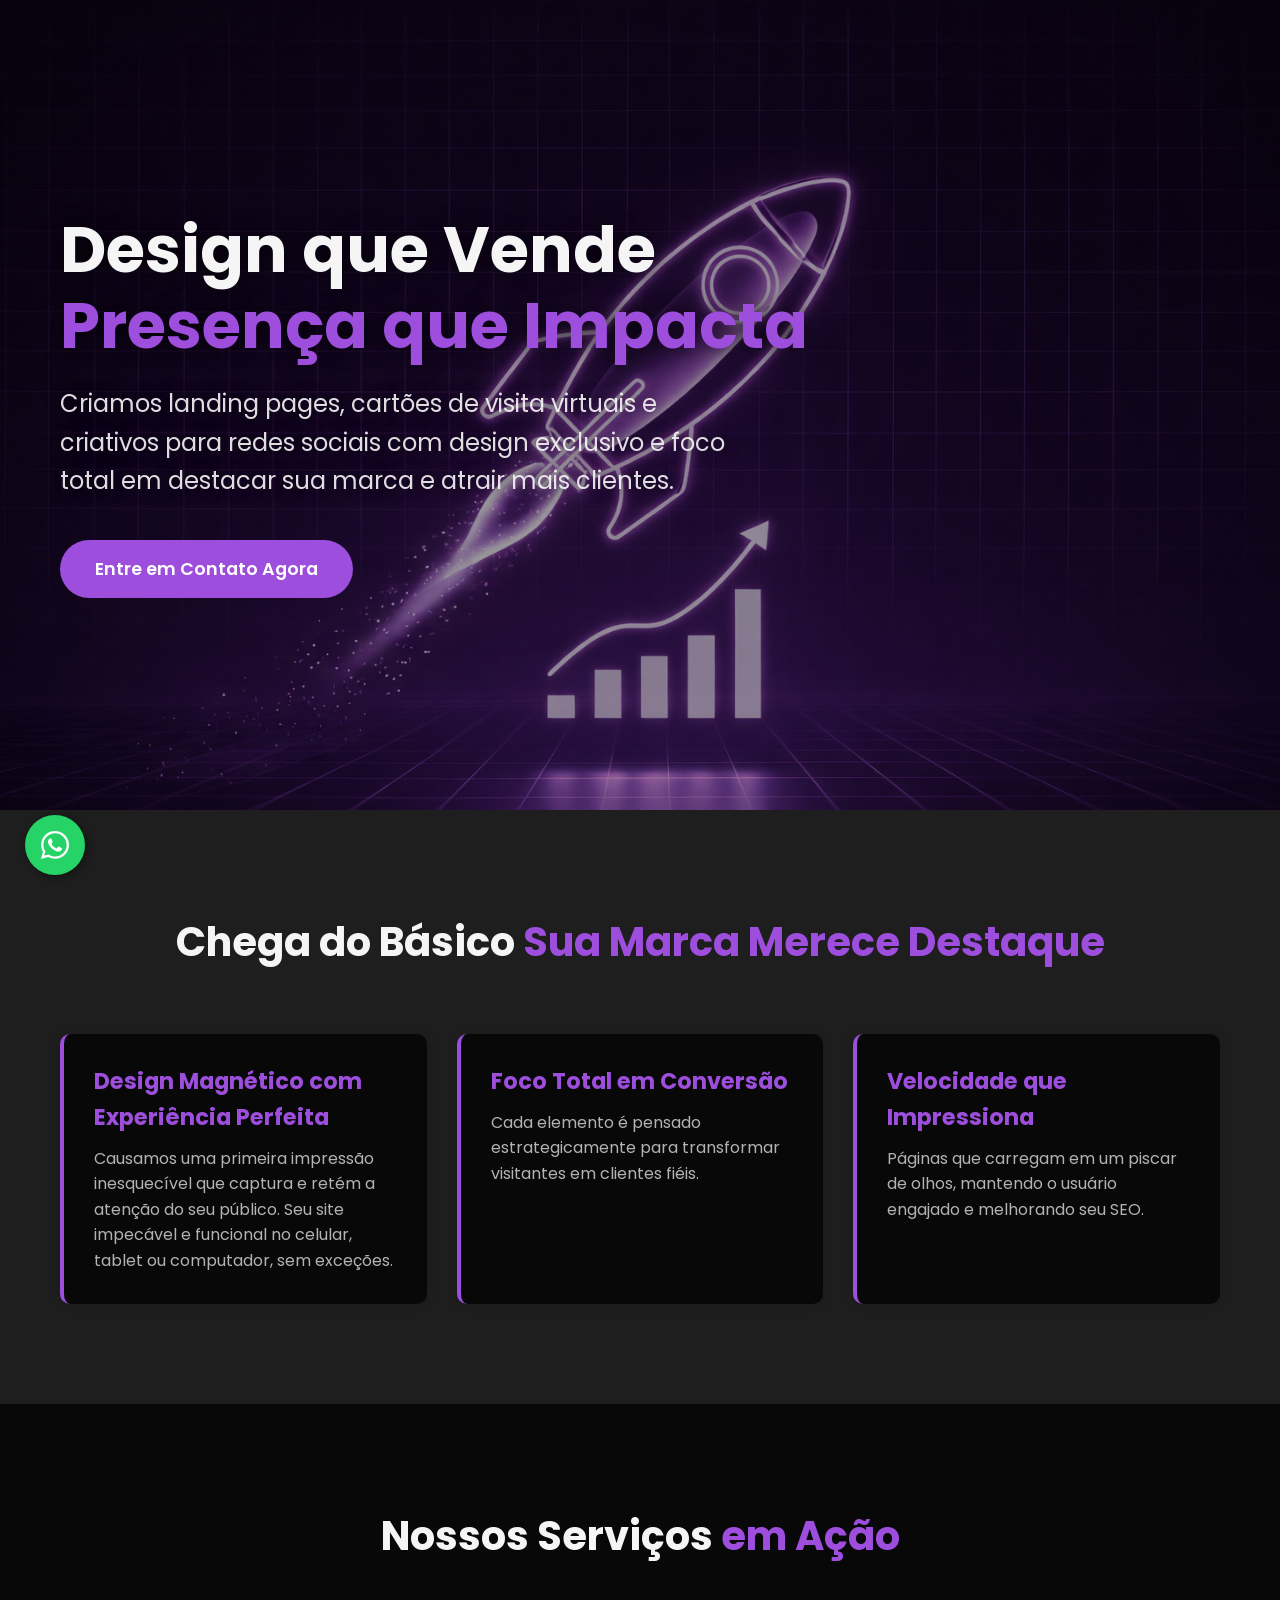
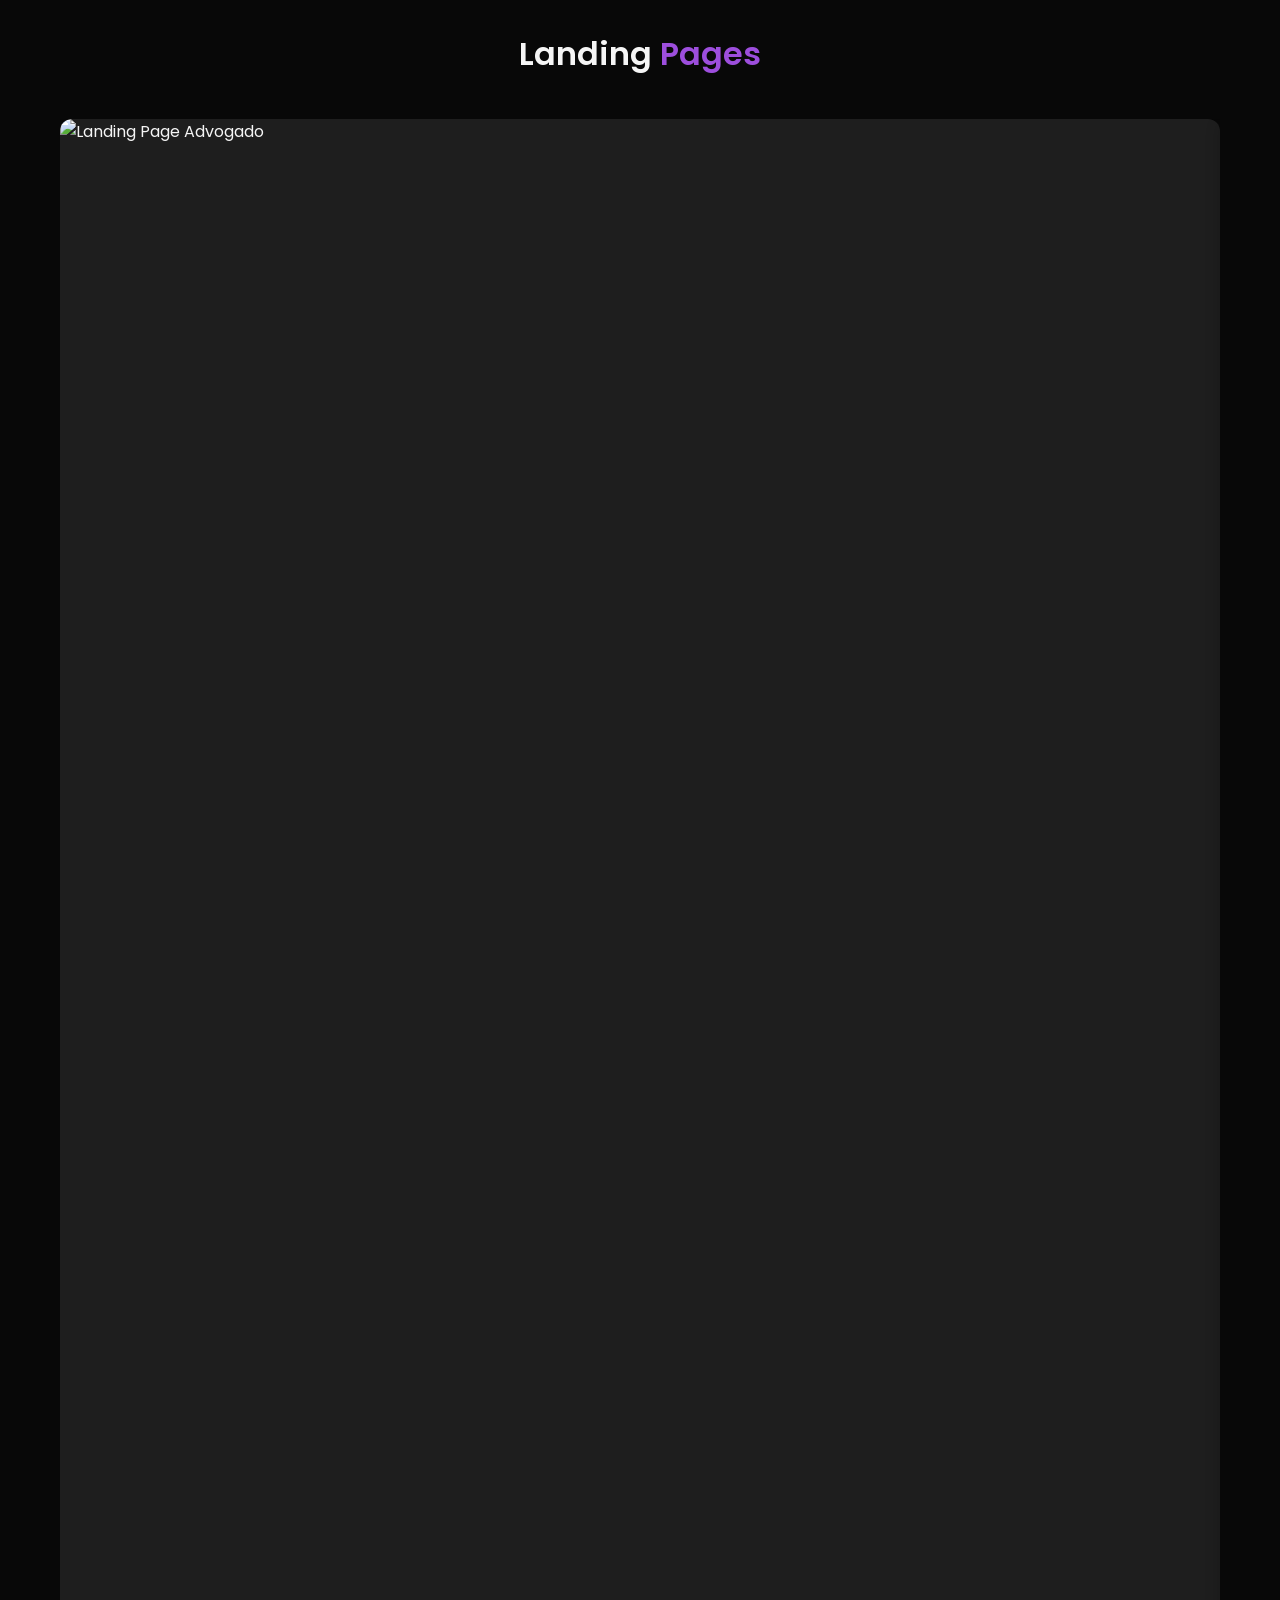
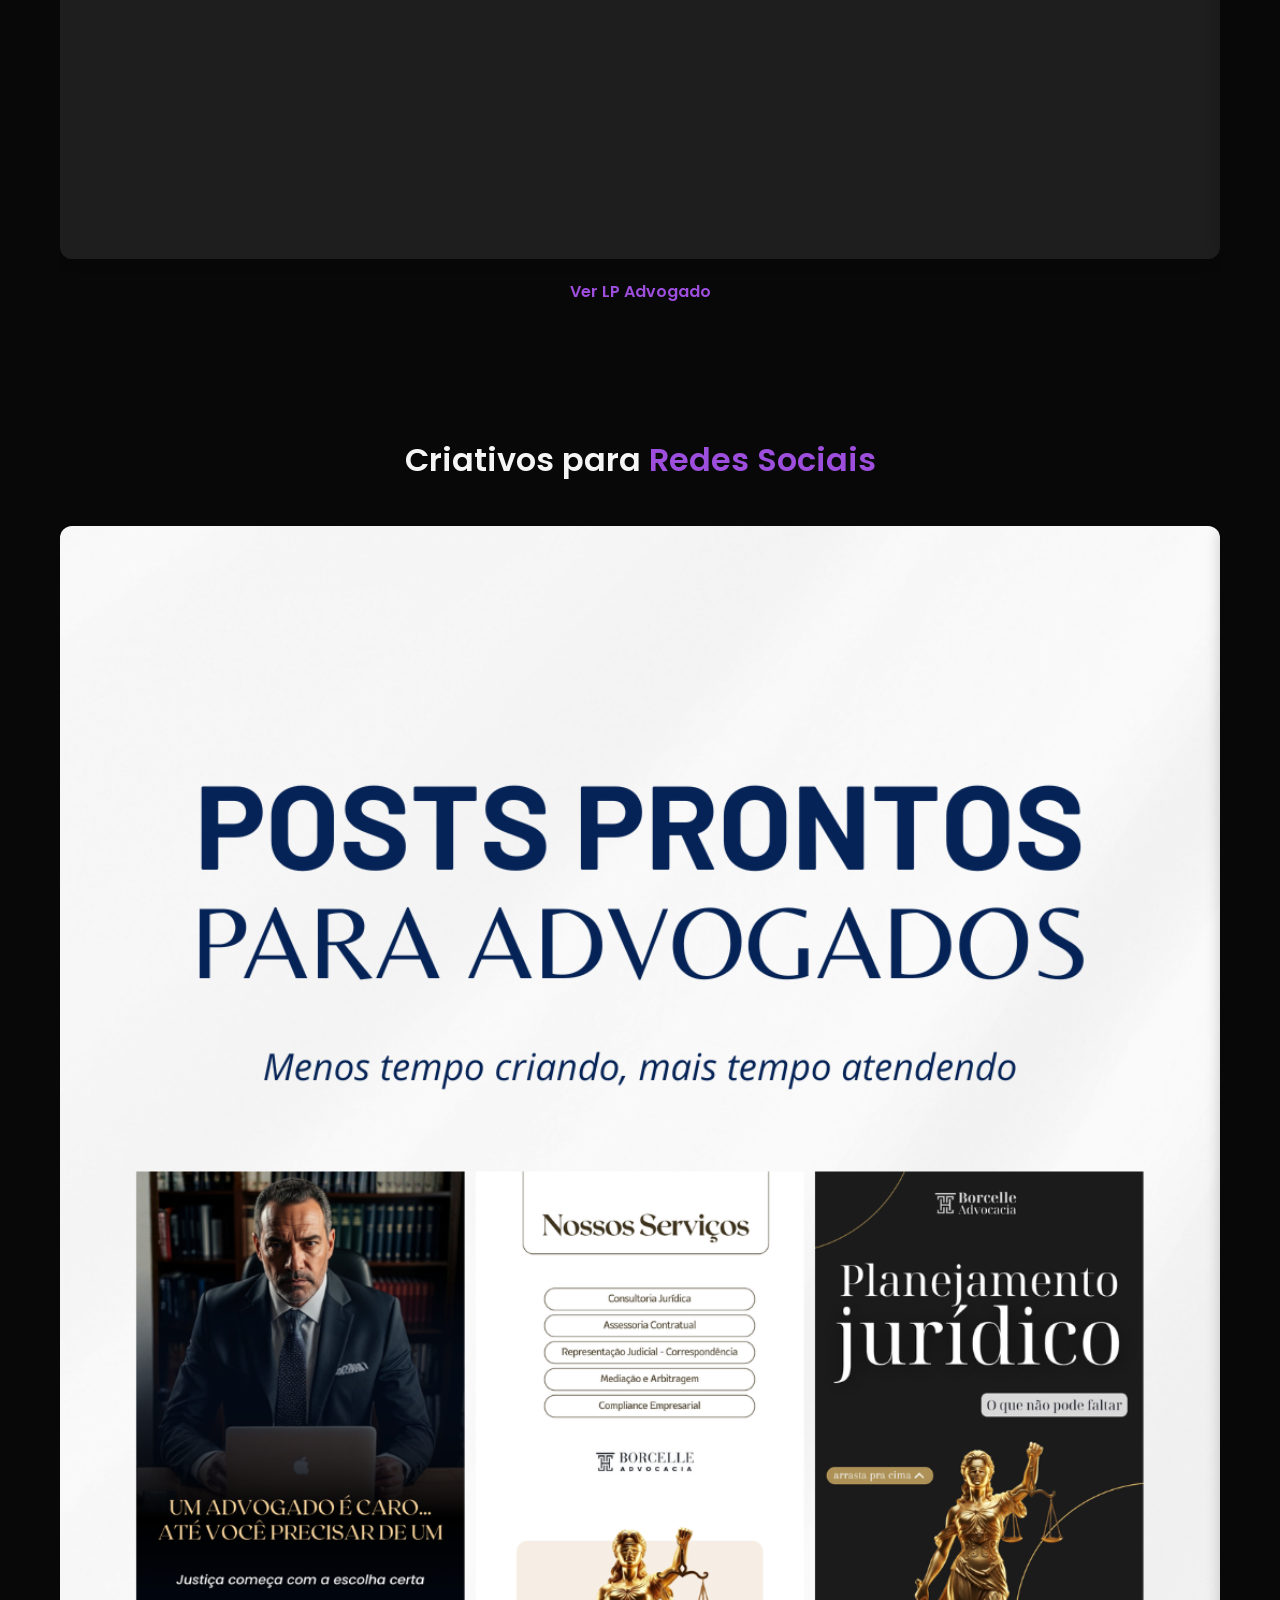
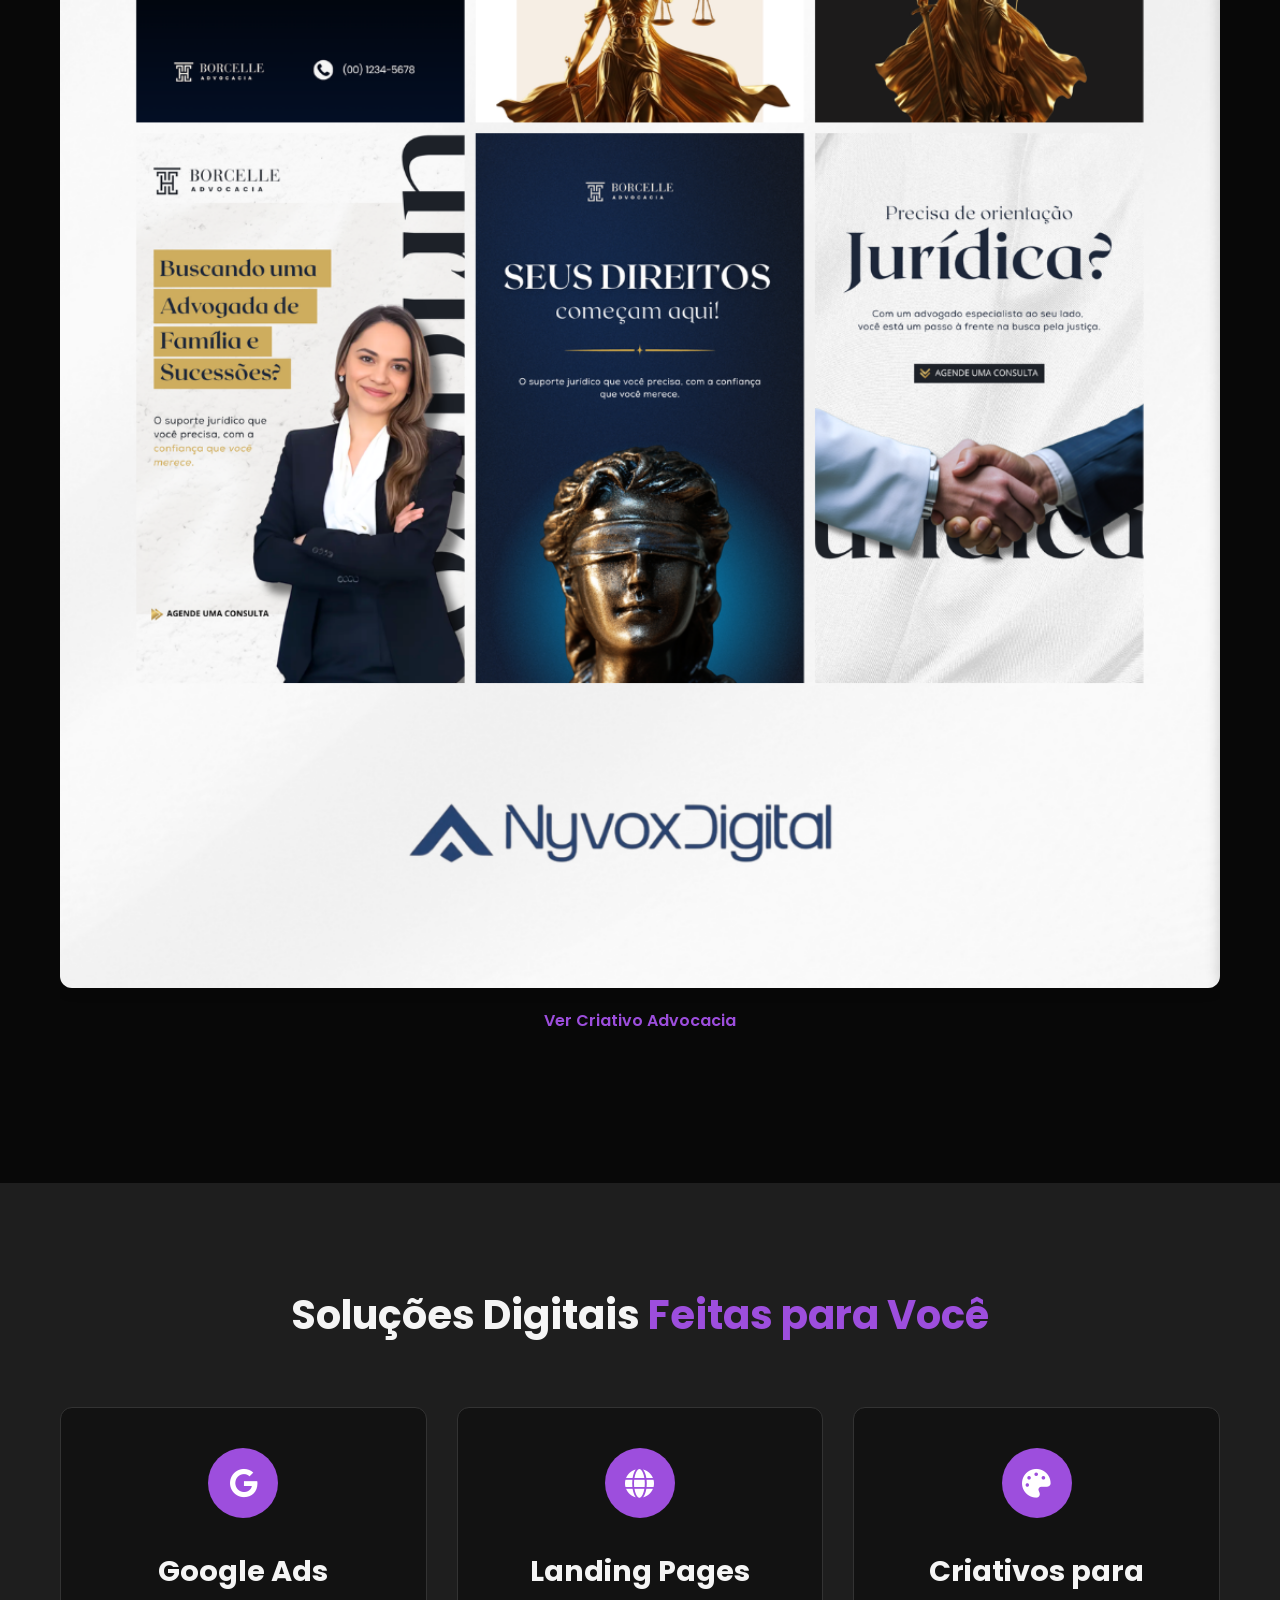
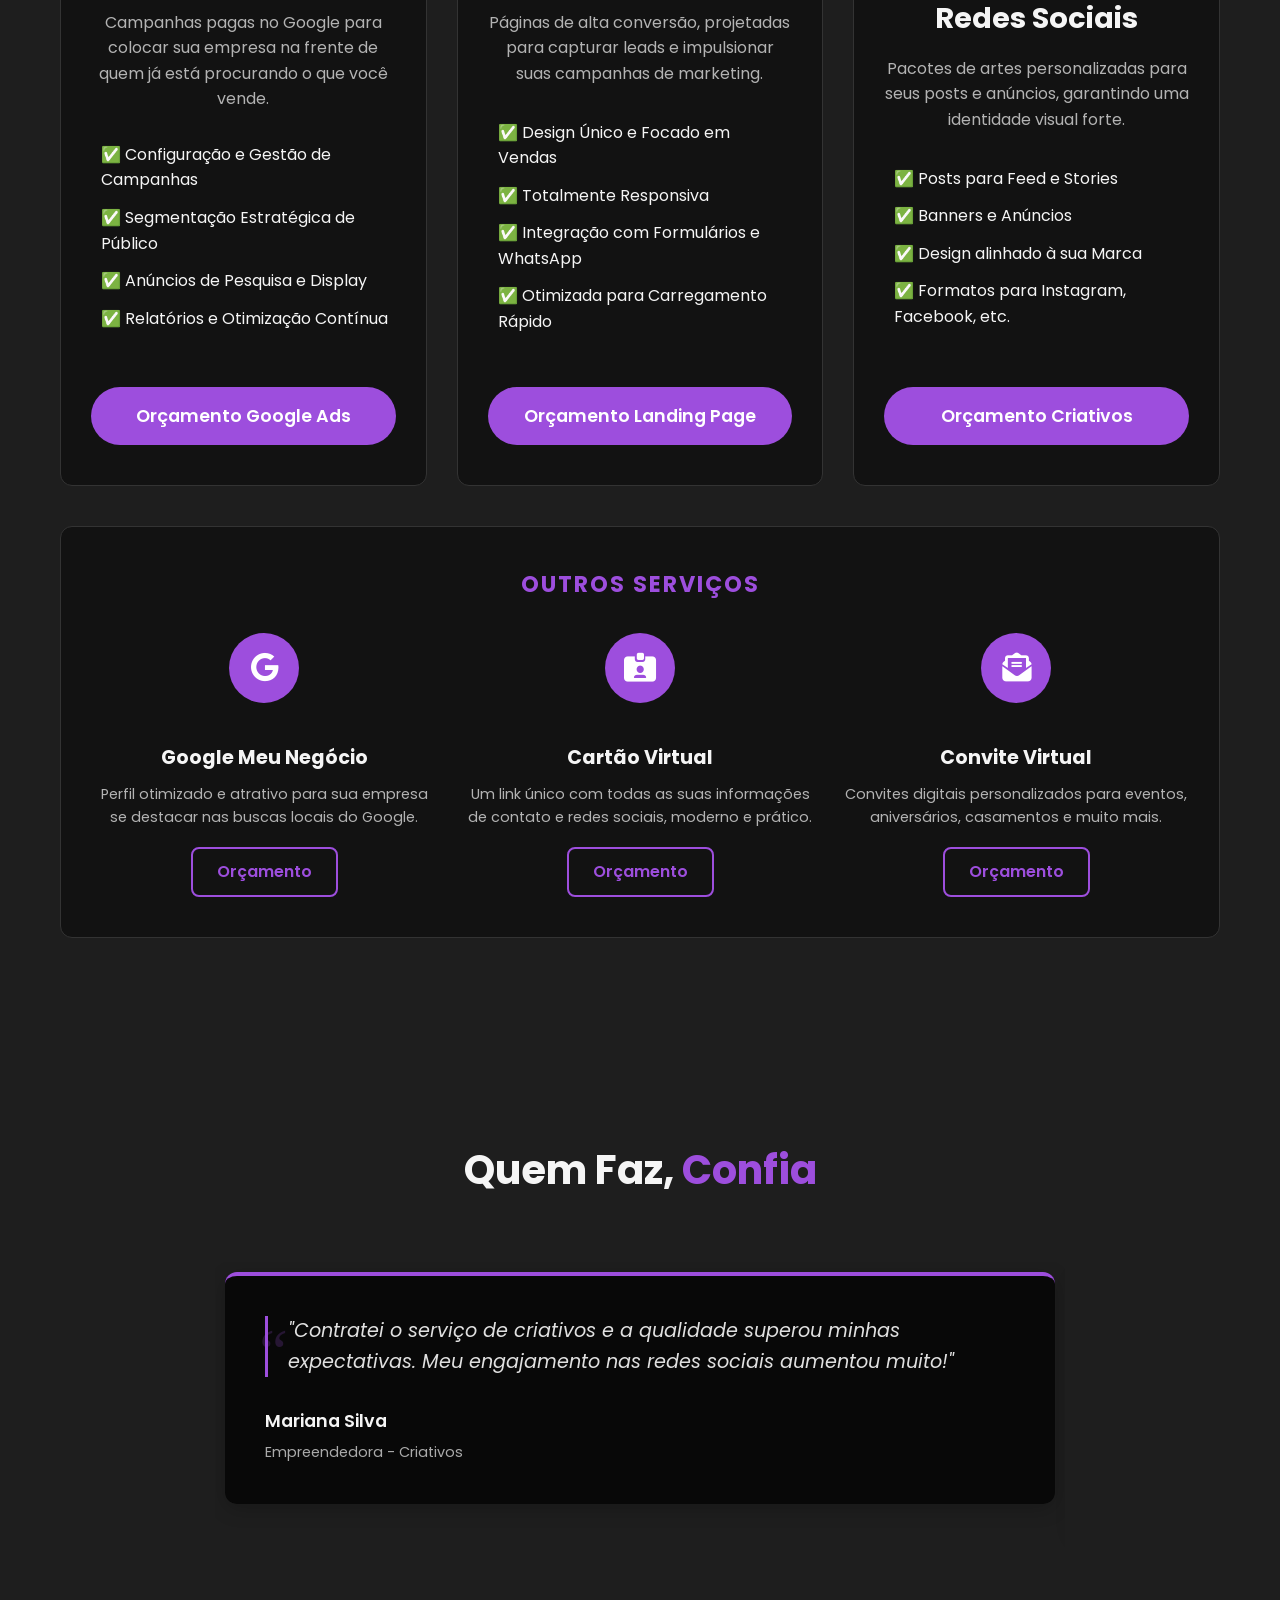
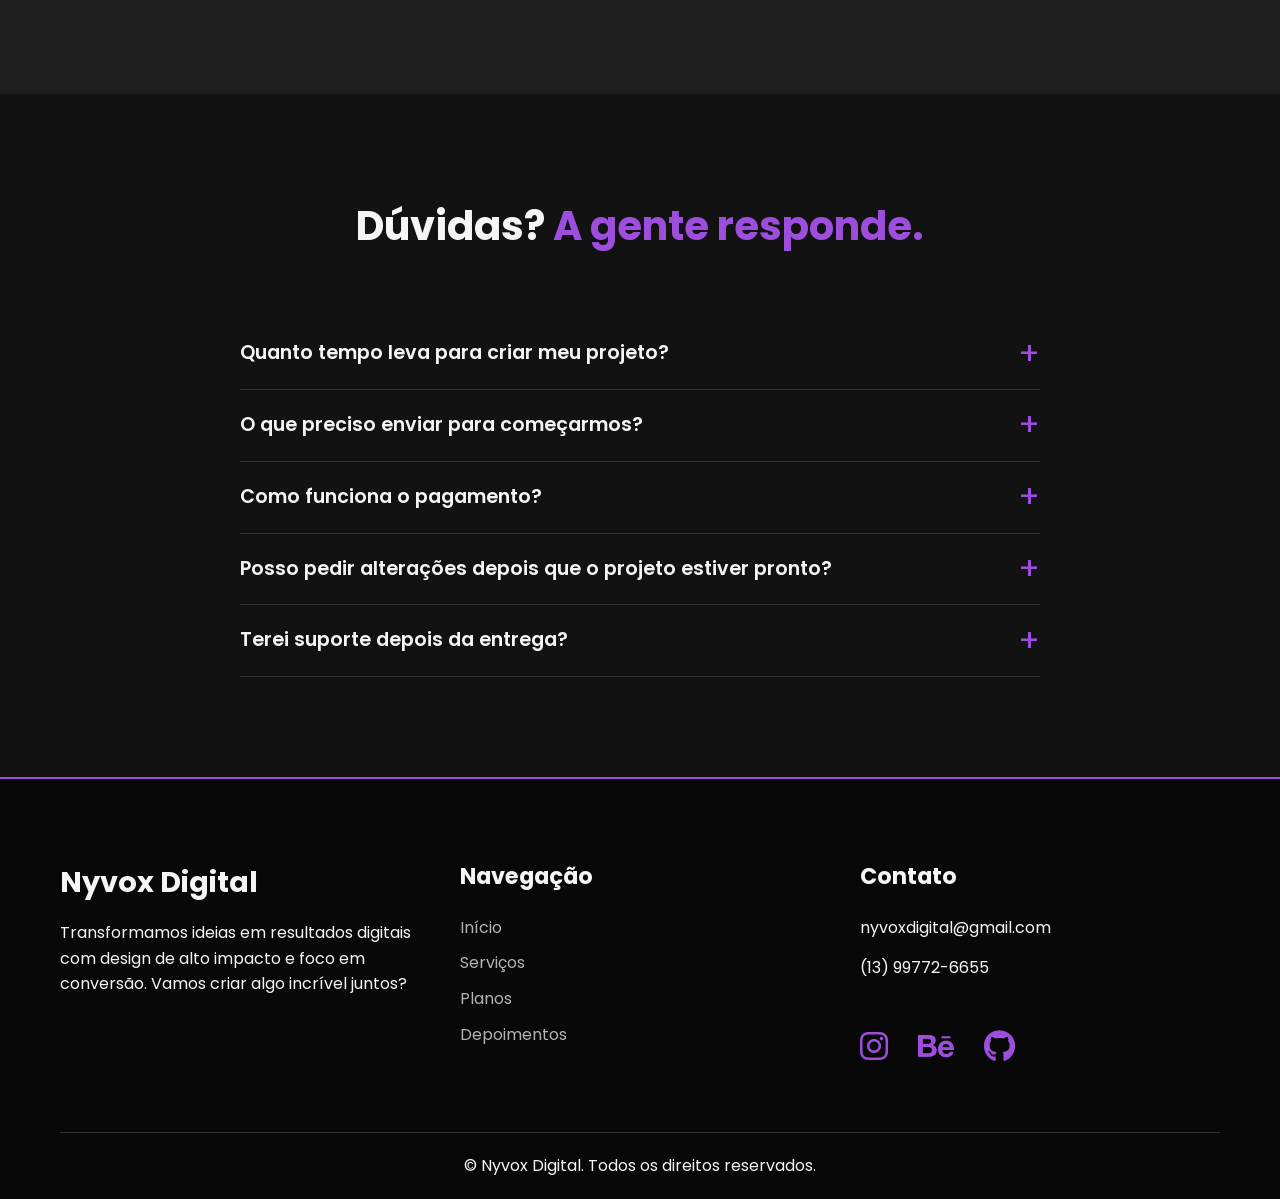
==== index.html @ 4d528f9c "Update index.html and add advocacia creative image - Update root index with button text change to "E" ====
<!DOCTYPE html>
<html lang="pt-BR">
<head>
    <meta charset="UTF-8">
    <meta name="viewport" content="width=device-width, initial-scale=1.0">
    <title>Nyvox Digital - Transformamos ideias em resultados que vende</title>
    
    <!-- Links de Estilos -->
    <link rel="stylesheet" href="https://cdn.jsdelivr.net/npm/swiper@11/swiper-bundle.min.css" />
    <link rel="stylesheet" href="https://cdnjs.cloudflare.com/ajax/libs/font-awesome/6.5.0/css/all.min.css">
    <link rel="stylesheet" href="style.css">
    
    <!-- Links de Fontes -->
    <link rel="preconnect" href="https://fonts.googleapis.com">
    <link rel="preconnect" href="https://fonts.gstatic.com" crossorigin>
    <link href="https://fonts.googleapis.com/css2?family=Poppins:wght@400;600;700&display=swap" rel="stylesheet">
    
    <!-- NOVO: Scripts para React e Babel (para rodar JSX no navegador) -->
    <script src="https://unpkg.com/react@18/umd/react.development.js"></script>
    <script src="https://unpkg.com/react-dom@18/umd/react-dom.development.js"></script>
    <script src="https://unpkg.com/@babel/standalone/babel.min.js"></script>
</head>
<body>

    <!-- 1. SEÇÃO DE CAPA (HERO) -->
    <header id="hero">
        <!-- NOVO: Container onde a animação do cérebro será renderizada -->
        <div id="brain-container"></div>
        
        <!-- NOVO: Renomeei para .hero-content para o conteúdo ficar sobre a animação -->
        <div class="hero-content">
           <h1>Design que Vende <br><span>Presença que Impacta</span></h1>
            <h2>Criamos landing pages, cartões de visita virtuais e criativos para redes sociais com design exclusivo e foco total em destacar sua marca e atrair mais clientes.</h2>
            <a href="https://wa.me/5513997726655?text=Ol%C3%A1%21+Gostaria+de+fazer+um+or%C3%A7amento." target="_blank" class="cta-button">Entre em Contato Agora</a>
        </div>
    </header>

    <main>
        <!-- 2. SEÇÃO DE BENEFÍCIOS -->
        <section id="beneficios">
            <div class="container">
                <h2 class="section-title">Chega do Básico <span>Sua Marca Merece Destaque</span></h2>
                <div class="benefits-grid">
                    <div class="benefit-card">
                        <h3>Design Magnético com Experiência Perfeita</h3>
                        <p>Causamos uma primeira impressão inesquecível que captura e retém a atenção do seu público. Seu site impecável e funcional no celular, tablet ou computador, sem exceções.</p>
                    </div>
                    <div class="benefit-card">
                        <h3>Foco Total em Conversão</h3>
                        <p>Cada elemento é pensado estrategicamente para transformar visitantes em clientes fiéis.</p>
                    </div>
                    <div class="benefit-card">
                        <h3>Velocidade que Impressiona</h3>
                        <p>Páginas que carregam em um piscar de olhos, mantendo o usuário engajado e melhorando seu SEO.</p>
                    </div>
                </div>
            </div>
        </section>

        <!-- 3. SEÇÃO DE SERVIÇOS COM CARROSSÉIS -->
        <section id="nossos-servicos">
            <div class="container">
                <h2 class="section-title">Nossos Serviços <span>em Ação</span></h2>

              <!-- CATEGORIA: LANDING PAGES -->
<div class="service-category">
    <h3 class="category-title">Landing <span>Pages</span></h3>
    <div class="swiper service-slider">
        <div class="swiper-wrapper">
            <div class="swiper-slide">
                <div class="portfolio-card lp-card">
                    <img src="https://placehold.co/600x900/1e1e1e/9D4EDD?text=LP+Advogado" alt="Landing Page Advogado">
                </div>
                <a href="/lp1/" target="_blank" class="project-view-link">Ver LP Advogado</a>
            </div>

            <div class="swiper-slide">
                <div class="portfolio-card lp-card">
                    <img src="https://placehold.co/600x900/1e1e1e/9D4EDD?text=LP+Contabilidade" alt="Landing Page Contabilidade">
                </div>
                <a href="/lp2/" target="_blank" class="project-view-link">Ver LP Contabilidade</a>
            </div>

            <div class="swiper-slide">
                <div class="portfolio-card lp-card">
                    <img src="https://placehold.co/600x900/1e1e1e/9D4EDD?text=LP+Estética" alt="Landing Page Estética">
                </div>
                <a href="/lp3/" target="_blank" class="project-view-link">Ver LP Estética</a>
            </div>

            <div class="swiper-slide">
                <div class="portfolio-card lp-card">
                    <img src="https://placehold.co/600x900/1e1e1e/9D4EDD?text=LP+Imobiliária" alt="Landing Page Imobiliária">
                </div>
                <a href="/lp4/" target="_blank" class="project-view-link">Ver LP Imobiliária</a>
            </div>

            <!-- LP5 dentro do wrapper -->
            <div class="swiper-slide">
                <div class="portfolio-card lp-card">
                    <img src="https://placehold.co/600x900/1e1e1e/9D4EDD?text=LP+Fotografia" alt="Landing Page Fotografia">
                </div>
                <a href="/lp5/" target="_blank" class="project-view-link">Ver LP Fotografia</a>
            </div>

            <!-- LP6 dentro do wrapper -->
            <div class="swiper-slide">
                <div class="portfolio-card lp-card">
                    <img src="https://placehold.co/600x900/1e1e1e/9D4EDD?text=LP+Edição+de+Vídeo" alt="Landing Page Edição de Vídeo">
                </div>
                <a href="https://murilogoncalves.com/" target="_blank" class="project-view-link">Ver LP Edição de Vídeo</a>
            </div>

<!-- LP7 dentro do wrapper -->
            <div class="swiper-slide">
                <div class="portfolio-card lp-card">
                    <img src="https://placehold.co/600x900/1e1e1e/9D4EDD?text=LP+Terapeuta" alt="Landing Page Terapeuta">
                </div>
                <a href="/lp7/" target="_blank" class="project-view-link">Ver LP Terapeuta</a>
            </div>

            <!-- LP8 dentro do wrapper -->
            <div class="swiper-slide">
                <div class="portfolio-card lp-card">
                    <img src="https://placehold.co/600x900/1e1e1e/9D4EDD?text=LP+Coach" alt="Landing Page Coach">
                </div>
                <a href="/lp8/" target="_blank" class="project-view-link">Ver LP Coach</a>
            </div>

        </div>

        <div class="swiper-pagination"></div>
    </div>
</div>



                
                <!-- CATEGORIA: CRIATIVOS PARA REDES SOCIAIS -->
<div class="service-category">
    <h3 class="category-title">Criativos para <span>Redes Sociais</span></h3>
    <div class="swiper service-slider">
        <div class="swiper-wrapper">

            <!-- Card 1: Advocacia -->
            <div class="swiper-slide">
                <div class="portfolio-card story-card"><img src="assets/criativos/post-advocacia.png" alt="Criativos para Advocacia"></div>
                <a href="/advocacia/" target="_blank" class="project-view-link">Ver Criativo Advocacia</a>
            </div>

            <!-- Card 2: Dentista -->
            <div class="swiper-slide">
                <div class="portfolio-card story-card"><img src="assets/criativos/post-dentista.png" alt="Criativos para Dentista"></div>
                <a href="/dentista/" target="_blank" class="project-view-link">Ver Criativo Dentista</a>
            </div>

            <!-- Card 3: Beleza -->
            <div class="swiper-slide">
                <div class="portfolio-card story-card"><img src="https://placehold.co/600x1067/1e1e1e/9D4EDD?text=Beleza" alt="Criativos para Beleza"></div>
                <a href="/beleza/" target="_blank" class="project-view-link">Ver Criativo Beleza</a>
            </div>

            <!-- Card 4: Contabilidade -->
            <div class="swiper-slide">
                <div class="portfolio-card story-card"><img src="https://placehold.co/600x1067/1e1e1e/9D4EDD?text=Contabilidade" alt="Criativos para Contabilidade"></div>
                <a href="/contabilidade/" target="_blank" class="project-view-link">Ver Criativo Contabilidade</a>
            </div>

            <!-- Card 5: Estética -->
            <div class="swiper-slide">
                <div class="portfolio-card story-card"><img src="https://placehold.co/600x1067/1e1e1e/9D4EDD?text=Estética" alt="Criativos para Estética"></div>
                <a href="/estetica/" target="_blank" class="project-view-link">Ver Criativo Estética</a>
            </div>

        </div>
        <div class="swiper-pagination"></div>
    </div>
</div>
            </div>
        </section>

        <!-- 4. SEÇÃO DE PLANOS FOCADA NOS SERVIÇOS -->
        <section id="planos">
    <div class="container">
        <h2 class="section-title">Soluções Digitais <span>Feitas para Você</span></h2>
        <div class="service-pricing-grid">

            <div class="service-plan-card">
                <div class="service-icon">
                    <i class="fab fa-google"></i>
                </div>
                <h3>Google Ads</h3>
                <p>Campanhas pagas no Google para colocar sua empresa na frente de quem já está procurando o que você vende.</p>
                <ul>
                    <li>✅ Configuração e Gestão de Campanhas</li>
                    <li>✅ Segmentação Estratégica de Público</li>
                    <li>✅ Anúncios de Pesquisa e Display</li>
                    <li>✅ Relatórios e Otimização Contínua</li>
                </ul>
                <a href="https://wa.me/5513997726655?text=Ol%C3%A1%21+Gostaria+de+um+or%C3%A7amento+para+Google+Ads." target="_blank" class="cta-button">Orçamento Google Ads</a>
            </div>

            <div class="service-plan-card">
                <div class="service-icon">
                    <i class="fas fa-globe"></i>
                </div>
                <h3>Landing Pages</h3>
                <p>Páginas de alta conversão, projetadas para capturar leads e impulsionar suas campanhas de marketing.</p>
                <ul>
                    <li>✅ Design Único e Focado em Vendas</li>
                    <li>✅ Totalmente Responsiva</li>
                    <li>✅ Integração com Formulários e WhatsApp</li>
                    <li>✅ Otimizada para Carregamento Rápido</li>
                </ul>
                <a href="https://wa.me/5513997726655?text=Ol%C3%A1%21+Gostaria+de+um+or%C3%A7amento+para+uma+Landing+Page." target="_blank" class="cta-button">Orçamento Landing Page</a>
            </div>

            <div class="service-plan-card">
                <div class="service-icon">
                    <i class="fas fa-palette"></i>
                </div>
                <h3>Criativos para Redes Sociais</h3>
                <p>Pacotes de artes personalizadas para seus posts e anúncios, garantindo uma identidade visual forte.</p>
                <ul>
                    <li>✅ Posts para Feed e Stories</li>
                    <li>✅ Banners e Anúncios</li>
                    <li>✅ Design alinhado à sua Marca</li>
                    <li>✅ Formatos para Instagram, Facebook, etc.</li>
                </ul>
                <a href="https://wa.me/5513997726655?text=Ol%C3%A1%21+Gostaria+de+um+or%C3%A7amento+para+um+pacote+de+Criativos." target="_blank" class="cta-button">Orçamento Criativos</a>
            </div>

        </div>

        <!-- Outros Serviços -->
        <div class="outros-servicos-card">
            <h3 class="outros-servicos-title">Outros Serviços</h3>
            <div class="outros-servicos-grid">
                <div class="outro-servico-item">
                    <div class="service-icon">
                        <i class="fab fa-google"></i>
                    </div>
                    <h4>Google Meu Negócio</h4>
                    <p>Perfil otimizado e atrativo para sua empresa se destacar nas buscas locais do Google.</p>
                    <a href="https://wa.me/5513997726655?text=Ol%C3%A1%21+Gostaria+de+um+or%C3%A7amento+para+Google+Meu+Neg%C3%B3cio." target="_blank" class="cta-button-outline">Orçamento</a>
                </div>
                <div class="outro-servico-item">
                    <div class="service-icon">
                        <i class="fas fa-id-card-alt"></i>
                    </div>
                    <h4>Cartão Virtual</h4>
                    <p>Um link único com todas as suas informações de contato e redes sociais, moderno e prático.</p>
                    <a href="https://wa.me/5513997726655?text=Ol%C3%A1%21+Gostaria+de+um+or%C3%A7amento+para+Cart%C3%A3o+Virtual." target="_blank" class="cta-button-outline">Orçamento</a>
                </div>
                <div class="outro-servico-item">
                    <div class="service-icon">
                        <i class="fas fa-envelope-open-text"></i>
                    </div>
                    <h4>Convite Virtual</h4>
                    <p>Convites digitais personalizados para eventos, aniversários, casamentos e muito mais.</p>
                    <a href="https://wa.me/5513997726655?text=Ol%C3%A1%21+Gostaria+de+um+or%C3%A7amento+para+Convite+Virtual." target="_blank" class="cta-button-outline">Orçamento</a>
                </div>
            </div>
        </div>

    </div>
</section>


       <!-- 5. SEÇÃO DE DEPOIMENTOS COM CARROSSEL SWIPER -->
        <section id="depoimentos">
            <div class="container">
                <h2 class="section-title">Quem Faz, <span>Confia</span></h2>
                
                <div class="swiper testimonial-carousel">
                    <div class="swiper-wrapper">
                        <div class="swiper-slide">
                            <div class="testimonial-card">
                                <blockquote>"Contratei o serviço de criativos e a qualidade superou minhas expectativas. Meu engajamento nas redes sociais aumentou muito!"</blockquote>
                                <p class="testimonial-author">Mariana Silva <span>Empreendedora - Criativos</span></p>
                            </div>
                        </div>
                        <div class="swiper-slide">
                            <div class="testimonial-card">
                                <blockquote>"Finalmente temos uma landing page que converte! O design ficou incrível e o processo foi super transparente. Recomendo de olhos fechados."</blockquote>
                                <p class="testimonial-author">Bruno Mendes <span>CEO da StartTech - Landing Page</span></p>
                            </div>
                        </div>
                        <div class="swiper-slide">
                            <div class="testimonial-card">
                                <blockquote>"O cartão de visita virtual ficou incrível e super prático. Todos os meus contatos elogiam a modernidade. Ótimo trabalho!"</blockquote>
                                <p class="testimonial-author">Juliana Alves <span>Consultora - Cartão Virtual</span></p>
                            </div>
                        </div>
                    </div>
                    <div class="swiper-pagination"></div>
                </div>
            </div>
        </section>

        <!-- 7. SEÇÃO DE PERGUNTAS FREQUENTES (FAQ) -->
<section id="faq">
    <div class="container">
        <h2 class="section-title">Dúvidas? <span>A gente responde.</span></h2>
        <div class="faq-container">
            <div class="faq-item">
                <div class="faq-question">Quanto tempo leva para criar meu projeto?</div>
                <div class="faq-answer">
                    <p>Depende do tipo de serviço. Um Cartão de Visita Virtual geralmente fica pronto em 5 dias úteis. Já uma Landing Page pode levar até 7 dias. Pacotes de criativos variam conforme a demanda. O prazo exato será informado no orçamento personalizado.</p>
                </div>
            </div>
            <div class="faq-item">
                <div class="faq-question">O que preciso enviar para começarmos?</div>
                <div class="faq-answer">
                    <p>Precisamos da sua logo (se tiver), textos e referências que você gosta. Se não tiver algo, não se preocupe, podemos te ajudar no processo de criação do conteúdo!</p>
                </div>
            </div>
            <div class="faq-item">
                <div class="faq-question">Como funciona o pagamento?</div>
                <div class="faq-answer">
                    <p>Trabalhamos com 50% de entrada para iniciar o projeto, e os 50% restantes na entrega. O pagamento é feito via Pix.</p>
                </div>
            </div>
            <div class="faq-item">
                <div class="faq-question">Posso pedir alterações depois que o projeto estiver pronto?</div>
                <div class="faq-answer">
                    <p>Sim! Após a entrega, você tem direito a ajustes pontuais dentro do que foi combinado inicialmente. Alterações maiores ou fora do escopo podem ter um custo adicional, mas sempre avisamos antes.</p>
                </div>
            </div>
            <div class="faq-item">
                <div class="faq-question">Terei suporte depois da entrega?</div>
                <div class="faq-answer">
                    <p>Sim! Oferecemos suporte básico após a entrega para garantir que tudo funcione corretamente. Se quiser suporte contínuo ou manutenção mensal, temos planos adicionais que podemos combinar conforme sua necessidade.</p>
                </div>
            </div>
        </div>
    </div>
</section>

        
    </main>

    <footer id="footer">
        <div class="container">
            <div class="footer-content">
                <div class="footer-about">
                    <h3>Nyvox Digital</h3>
                    <p>Transformamos ideias em resultados digitais com design de alto impacto e foco em conversão. Vamos criar algo incrível juntos?</p>
                </div>
                <div class="footer-links">
                    <h4>Navegação</h4>
                    <ul>
                        <li><a href="#hero">Início</a></li>
                        <li><a href="#nossos-servicos">Serviços</a></li>
                        <li><a href="#planos">Planos</a></li>
                        <li><a href="#depoimentos">Depoimentos</a></li>
                    </ul>
                </div>
                <div class="footer-contact">
                    <h4>Contato</h4>
                    <p>nyvoxdigital@gmail.com</p>
                    <p>(13) 99772-6655</p>
                  <div class="social-icons">
    <a href="https://www.instagram.com/nyvox.digital" target="_blank" aria-label="Instagram">
        <i class="fab fa-instagram"></i>
    </a>
    <a href="https://www.behance.net/seuusuario" target="_blank" aria-label="Behance">
        <i class="fab fa-behance"></i>
    </a>
    <a href="https://github.com/nyvoxdigital" target="_blank" aria-label="GitHub">
        <i class="fab fa-github"></i>
    </a>
</div>
                </div>
            </div>
            <div class="footer-bottom">
                <p>© Nyvox Digital. Todos os direitos reservados.</p>
            </div>
        </div>
    </footer>
    

    <!-- BOTÃO FLUTUANTE DO WHATSAPP -->
<a href="https://wa.me/5513997726655?text=Ol%C3%A1%21+Vim+pelo+site+e+gostaria+de+fazer+um+or%C3%A7amento." class="floating-whatsapp-button" target="_blank" aria-label="Fale conosco pelo WhatsApp">
    <svg xmlns="http://www.w3.org/2000/svg" viewBox="0 0 448 512" fill="currentColor">
        <path d="M380.9 97.1C339 55.1 283.2 32 223.9 32c-122.4 0-222 99.6-222 222 0 39.1 10.2 77.3 29.6 111L0 480l117.7-30.9c32.4 17.7 68.9 27 106.1 27h.1c122.3 0 224.1-99.6 224.1-222 0-59.3-25.2-115-67.1-157zm-157 341.6c-33.8 0-67.6-9.5-97.2-27.9l-6.8-4-69.8 18.3L72 359.2l-4.4-7c-18.5-29.4-28.2-63.3-28.2-98.2 0-101.7 82.8-184.5 184.6-184.5 49.3 0 95.6 19.2 130.4 54.1 34.8 34.9 56.2 81.2 56.1 130.5 0 101.8-84.9 184.6-186.6 184.6zm101.2-138.2c-5.5-2.8-32.8-16.2-37.9-18-5.1-1.9-8.8-2.8-12.5 2.8-3.7 5.6-14.3 18-17.6 21.8-3.2 3.7-6.5 4.2-12 1.4-32.6-16.3-54-29.1-75.5-66-5.7-9.8 5.7-9.1 16.3-30.3 1.8-3.7 .9-6.9-.5-9.7-1.4-2.8-12.5-30.1-17.1-41.2-4.5-10.8-9.1-9.3-12.5-9.5-3.2-.2-6.9-.2-10.6-.2-3.7 0-9.7 1.4-14.8 6.9-5.1 5.6-19.4 19-19.4 46.3 0 27.3 19.9 53.7 22.6 57.4 2.8 3.7 39.1 59.7 94.8 83.8 35.2 15.2 49 16.5 66.6 13.9 10.7-1.6 32.8-13.4 37.4-26.4 4.6-13 4.6-24.1 3.2-26.4-1.3-2.5-5-3.9-10.5-6.6z"/>
    </svg>
</a>

<!-- BOTÃO "VOLTAR AO TOPO" COM NOVO ÍCONE -->
<a href="#hero" id="back-to-top-button" aria-label="Voltar ao topo">
    <svg xmlns="http://www.w3.org/2000/svg" viewBox="0 0 448 512" fill="currentColor">
        <!-- SVG novo com a seta e a barrinha -->
        <path d="M34.9 289.5l-22.2-22.2c-9.4-9.4-9.4-24.6 0-33.9L207 39c9.4-9.4 24.6-9.4 33.9 0l194.3 194.3c9.4 9.4 9.4 24.6 0 33.9L413 289.4c-9.5 9.5-25 9.3-34.3-.4L264 168.6V456c0 13.3-10.7 24-24 24h-32c-13.3 0-24-10.7-24-24V168.6L69.2 289.1c-9.3 9.8-24.8 10-34.3.4z"/>
    </svg>
</a>

    <script src="https://cdn.jsdelivr.net/npm/swiper@11/swiper-bundle.min.js"></script>
    <script src="script.js"></script>

     <script type="text/babel" src="BrainCanvas.js"></script>
    
    <!-- NOVO: Renderiza o componente React dentro do #brain-container -->
    <script type="text/babel">
        const container = document.getElementById('brain-container');
        const root = ReactDOM.createRoot(container);
        root.render(<BrainCanvas />);
    </script>
    

</body>
</html>
---- style.css ----
:root {
    --background-color: #121212;
    --primary-color: #9D4EDD;
    --text-color: #F5F5F5;
    --card-background: #1E1E1E;
    --border-color: #333;
    --swiper-theme-color: var(--primary-color);
    --swiper-pagination-bullet-inactive-color: #555;
}

/* --- RESET BÁSICO E ESTILOS GERAIS --- */
* { margin: 0; padding: 0; box-sizing: border-box; -webkit-tap-highlight-color: transparent; }
html { scroll-behavior: smooth; }
body { font-family: 'Poppins', sans-serif; background-color: var(--background-color); color: var(--text-color); line-height: 1.6; }

/* --- UTILITÁRIOS E COMPONENTES --- */
.container { max-width: 1200px; margin: 0 auto; padding: 0 20px; }
section { padding: 100px 0; }
.section-title { font-size: 2.5rem; font-weight: 700; text-align: center; margin-bottom: 60px; color: var(--text-color); }
.section-title span { color: var(--primary-color); }
.cta-button { display: inline-block; background-color: var(--primary-color); color: white; padding: 15px 35px; font-size: 1.1rem; font-weight: 600; text-decoration: none; border-radius: 50px; transition: transform 0.3s ease, background-color 0.3s ease; cursor: pointer; }
.cta-button:hover, .cta-button:active { transform: scale(1.05); background-color: #b166f1; }


/* --- 1. SEÇÃO DE CAPA (HERO) - AJUSTADO PARA ANIMAÇÃO --- */
#hero {
    position: relative; /* Essencial para posicionar a animação dentro dele */
    overflow: hidden; /* Garante que a animação não vaze para fora */
    height: 90vh;
    min-height: 700px; /* Aumentei um pouco para dar mais espaço à animação */
    display: flex;
    align-items: center;
    justify-content: center; /* Centraliza o .hero-content horizontalmente */
    background-image: url('./assets/imagens/capa.png');
    background-size: cover;
    background-position: center;
    background-attachment: fixed;
    background-color: var(--background-color); /* Fallback para caso o JS falhe */
}

/* Overlay escuro no hero */
#hero::before {
    content: '';
    position: absolute;
    top: 0;
    left: 0;
    width: 100%;
    height: 100%;
    background-color: rgba(0, 0, 0, 0.4);
    z-index: 1;
    pointer-events: none;
}

/* Container da Animação (Fundo) */
#brain-container {
    position: absolute;
    top: 0;
    left: 0;
    width: 100%;
    height: 100%;
    z-index: 2; /* Coloca o canvas acima do overlay */
}

/* Container do Conteúdo (Frente) */
.hero-content {
    position: relative;
    z-index: 3; /* Coloca o texto e botão na camada da frente */
    max-width: 1200px; /* Herda o limite do container */
    padding: 0 20px; /* Herda o espaçamento do container */
    width: 100%;
    text-align: left;
}

.hero-content h1 { 
    font-size: clamp(2.8rem, 6vw, 4rem); /* Fonte responsiva */
    font-weight: 700; 
    line-height: 1.2; 
    margin-bottom: 20px; 
    text-shadow: 0 0 20px rgba(0,0,0,0.7); /* Sombra para melhorar a legibilidade sobre a animação */
}

.hero-content h1 span { 
    color: var(--primary-color); 
}

.hero-content h2 { 
    font-size: clamp(1.1rem, 3vw, 1.5rem); /* Fonte responsiva */
    font-weight: 400; 
    max-width: 700px; 
    margin-bottom: 40px; 
    opacity: 0.9; 
    text-shadow: 0 0 15px rgba(0,0,0,0.5); /* Sombra para melhorar a legibilidade */
}

/* --- 2. SEÇÃO DE BENEFÍCIOS --- */
#beneficios {
    background-color: #1e1e1e;
}
#beneficios .section-title {
    text-align: center;
}
.benefits-grid { 
    display: grid; 
    grid-template-columns: repeat(auto-fit, minmax(280px, 1fr)); 
    gap: 30px; 
}
.benefit-card { 
    background-color: #080808;
    padding: 30px; 
    border-radius: 10px; 
    border-left: 4px solid var(--primary-color); 
    transition: transform 0.3s ease; 
    min-height: 220px; 
    box-shadow: 0 0 12px rgba(0, 0, 0, 0.15); 
    cursor: pointer; 
}
.benefit-card:hover, .benefit-card:active { 
    transform: translateY(-10px); 
}
.benefit-card h3 { 
    font-size: 1.4rem; 
    margin-bottom: 10px; 
    color: var(--primary-color); 
}
.benefit-card p {
    color: #b3b3b3;
}


/* --- 3. SEÇÃO DE SERVIÇOS (CARROSSÉIS) --- */
#nossos-servicos {
    background-color: #080808;
}
#nossos-servicos .section-title { text-align: center; }
.service-category { margin-bottom: 80px; }
.service-category:last-child { margin-bottom: 0; } /* Remove a margem do último carrossel */

/* Título da categoria modificado */
.category-title { 
    font-size: 2rem; 
    color: var(--text-color); 
    text-align: center; 
    margin-bottom: 40px; 
    font-weight: 600; 
}

/* Regra para colorir a parte dentro do <span> */
.category-title span {
    color: var(--primary-color);
}

.service-slider { width: 100%; padding-bottom: 50px !important; }
.service-slider .swiper-slide { display: flex; justify-content: center; align-items: center; }
.portfolio-card { width: 100%; background-color: var(--card-background); border-radius: 12px; overflow: hidden; transition: transform 0.3s ease; box-shadow: 0 0 15px rgba(0,0,0,0.2); }
.portfolio-card img { width: 100%; height: auto; display: block; aspect-ratio: 4 / 5; object-fit: cover; }
.portfolio-card.story-card img { aspect-ratio: 9 / 16; }
.portfolio-card.lp-card img { aspect-ratio: 2 / 3; }
.swiper-pagination-bullet { background: var(--swiper-pagination-bullet-inactive-color); width: 10px; height: 10px; opacity: 0.8; }
.swiper-pagination-bullet-active { background: var(--swiper-theme-color); }

/* Estrutura do slide para alinhar o link abaixo */
.service-slider .swiper-slide {
    display: flex;
    flex-direction: column; /* Empilha o card e o link verticalmente */
    align-items: center;
    justify-content: flex-start; /* Alinha no topo */
}

/* Estilo para o link abaixo do card */
.project-view-link {
    display: inline-block;
    margin-top: 20px; /* Espaço entre o card e o link */
    color: var(--primary-color);
    text-decoration: none;
    font-weight: 600;
    transition: color 0.3s ease;
}

.project-view-link:hover {
    color: #ffffff; /* Muda para branco no hover */
    text-decoration: underline;
}


/* --- 4. SEÇÃO DE PLANOS FOCADA NOS SERVIÇOS --- */
#planos { 
    background-color: var(--card-background); 
}
.service-pricing-grid {
    display: grid;
    grid-template-columns: repeat(auto-fit, minmax(320px, 1fr));
    gap: 30px;
    max-width: 1400px; 
    margin: 0 auto;
}
.service-plan-card {
    background-color: var(--background-color);
    border: 1px solid var(--border-color);
    padding: 40px 30px;
    border-radius: 12px;
    text-align: center;
    transition: transform 0.3s ease, box-shadow 0.3s ease, border-color 0.3s ease;
    display: flex;
    flex-direction: column;
}
.service-plan-card:hover, .service-plan-card:active {
    transform: translateY(-10px);
    border-color: var(--primary-color);
    box-shadow: 0 10px 30px rgba(157, 78, 221, 0.2);
}
.service-icon { width: 70px; height: 70px; margin: 0 auto 30px auto; background-color: var(--primary-color); color: white; border-radius: 50%; display: flex; justify-content: center; align-items: center; font-size: 1.8rem; font-weight: 700; }
.service-plan-card h3 { font-size: 1.8rem; margin-bottom: 15px; color: var(--text-color); }
.service-plan-card p { color: #b3b3b3; min-height: 80px; }
.service-plan-card ul { list-style: none; margin: 30px 0 40px 0; text-align: left; flex-grow: 1; }
.service-plan-card ul li { margin-bottom: 12px; padding-left: 10px; }
.service-plan-card .cta-button { width: 100%; }

/* --- Outros Serviços Card --- */
.outros-servicos-card {
    margin-top: 40px;
    background-color: var(--background-color);
    border: 1px solid var(--border-color);
    border-radius: 12px;
    padding: 40px 30px;
    max-width: 1400px;
    margin-left: auto;
    margin-right: auto;
    margin-top: 40px;
}
.outros-servicos-title {
    font-size: 1.4rem;
    color: var(--primary-color);
    text-transform: uppercase;
    letter-spacing: 2px;
    margin-bottom: 30px;
    text-align: center;
}
.outros-servicos-grid {
    display: grid;
    grid-template-columns: repeat(auto-fit, minmax(220px, 1fr));
    gap: 30px;
}
.outro-servico-item {
    text-align: center;
    display: flex;
    flex-direction: column;
    align-items: center;
    gap: 10px;
}
.outro-servico-item h4 { font-size: 1.2rem; color: var(--text-color); }
.outro-servico-item p { color: #b3b3b3; font-size: 0.9rem; }
.cta-button-outline {
    display: inline-block;
    margin-top: 8px;
    padding: 10px 24px;
    border: 2px solid var(--primary-color);
    border-radius: 8px;
    color: var(--primary-color);
    font-weight: 600;
    text-decoration: none;
    transition: background-color 0.3s ease, color 0.3s ease;
}
.cta-button-outline:hover {
    background-color: var(--primary-color);
    color: white;
}

/* --- 5. SEÇÃO DE DEPOIMENTOS --- */
#depoimentos { 
    background-color: #1e1e1e;
}
.testimonial-carousel { max-width: 850px; margin: 0 auto; padding-bottom: 50px !important; overflow: hidden; }
.testimonial-carousel .swiper-slide { display: flex; justify-content: center; align-items: center; padding: 10px; }
.testimonial-card { background-color: #080808; padding: 40px; border-radius: 12px; border-top: 4px solid var(--primary-color); width: 100%; box-shadow: 0 5px 20px rgba(0, 0, 0, 0.2); text-align: left; }
.testimonial-card blockquote { font-size: 1.2rem; font-style: italic; color: #e0e0e0; line-height: 1.6; border-left: 3px solid var(--primary-color); padding-left: 20px; margin-bottom: 30px; position: relative; }
.testimonial-card blockquote::before { content: '“'; font-family: Georgia, serif; font-size: 4rem; color: var(--primary-color); opacity: 0.2; position: absolute; left: -15px; top: -15px; }
.testimonial-author { font-weight: 600; font-size: 1.1rem; color: var(--text-color); }
.testimonial-author span { display: block; font-weight: 400; font-size: 0.9rem; color: #aaa; margin-top: 5px; }

/* --- SEÇÃO DE FAQ --- */
#faq { background-color: var(--background-color); }
.faq-container { max-width: 800px; margin: 0 auto; }
.faq-item { border-bottom: 1px solid var(--border-color); padding: 20px 0; }
.faq-question { font-size: 1.2rem; font-weight: 600; cursor: pointer; position: relative; padding-right: 40px; }
.faq-question::after { content: '+'; color: var(--primary-color); font-size: 2rem; font-weight: 400; position: absolute; right: 0; top: 50%; transform: translateY(-50%); transition: transform 0.3s ease; }
.faq-item.active .faq-question::after { transform: translateY(-50%) rotate(45deg); }
.faq-answer { max-height: 0; overflow: hidden; transition: max-height 0.5s ease, padding-top 0.5s ease; }
.faq-item.active .faq-answer { max-height: 300px; padding-top: 15px; }
.faq-answer p { color: #b3b3b3; }

/* --- RODAPÉ --- */
#footer { background-color:#080808; padding-top: 80px; border-top: 2px solid var(--primary-color); }
.footer-content { display: grid; grid-template-columns: repeat(auto-fit, minmax(250px, 1fr)); gap: 40px; margin-bottom: 60px; }
.footer-about h3 { font-size: 1.8rem; margin-bottom: 15px; color: var(--text-color); }
.footer-links h4, .footer-contact h4 { font-size: 1.4rem; margin-bottom: 20px; color: var(--text-color); }
.footer-links ul { list-style: none; }
.footer-links ul li a { color: #b3b3b3; text-decoration: none; transition: color 0.3s ease; display: block; margin-bottom: 10px; }
.footer-links ul li a:hover { color: var(--primary-color); }
.footer-contact p { margin-bottom: 15px; }
.social-icons {
    display: flex;
    gap: 30px;
    margin-top: 40px;
}

.social-icons a {
    color: var(--primary-color);
    font-size: 2rem;
    transition: transform 0.3s ease, color 0.3s ease;
}

.social-icons a:hover {
    transform: scale(1.2);
    color: #ffffff;
}
.footer-bottom { text-align: center; padding: 20px 0; border-top: 1px solid var(--border-color); }

/* --- BOTÃO FLUTUANTE DO WHATSAPP COM EFEITO SONAR --- */
.floating-whatsapp-button {
    position: fixed;
    width: 60px;
    height: 60px;
    bottom: 25px;
    left: 25px;
    background-color: #25D366;
    color: #FFF;
    border-radius: 50%;
    text-align: center;
    box-shadow: 2px 2px 8px rgba(0, 0, 0, 0.4);
    z-index: 1000;
    transition: transform 0.3s ease;
    
    display: flex;
    justify-content: center;
    align-items: center;

    /* AQUI COMEÇA A MÁGICA DA ANIMAÇÃO */
    animation: sonar-effect 1.5s infinite;
}

.floating-whatsapp-button:hover {
    transform: scale(1.1);
    animation-play-state: paused; /* Pausa a animação quando o mouse está em cima */
}

.floating-whatsapp-button svg {
    width: 32px;
    height: 32px;
}

/* --- BOTÃO "VOLTAR AO TOPO" --- */
#back-to-top-button {
    position: fixed;
    width: 50px;
    height: 50px;
    bottom: 25px;
    right: 25px; /* Posição no canto inferior direito */
    background-color: var(--primary-color);
    color: #FFF;
    border-radius: 50%;
    text-align: center;
    box-shadow: 2px 2px 8px rgba(0, 0, 0, 0.4);
    z-index: 999; /* Garante que fique acima de quase tudo, mas abaixo do WhatsApp se necessário */
    
    display: flex;
    justify-content: center;
    align-items: center;
    
    opacity: 0; /* Começa invisível */
    visibility: hidden; /* Começa escondido */
    transform: translateY(20px); /* Começa um pouco para baixo */
    transition: opacity 0.4s ease, visibility 0.4s ease, transform 0.4s ease;
}

#back-to-top-button.show {
    opacity: 1; /* Fica visível */
    visibility: visible; /* Fica "clicável" */
    transform: translateY(0); /* Sobe para a posição final */
}

#back-to-top-button svg {
    width: 20px;
    height: 20px;
}

/* Animação que simula o scroll do mouse */
@keyframes scroll-animation {
    0% {
        opacity: 1;
        top: 10px;
    }
    15% {
        opacity: 1;
        top: 15px;
    }
    50% {
        opacity: 0;
        top: 25px;
    }
    100% {
        opacity: 0;
        top: 10px;
    }
}

/* Definição da animação "sonar-effect" */
@keyframes sonar-effect {
    0% {
        box-shadow: 0 0 0 0 rgba(37, 211, 102, 0.7);
    }
    70% {
        box-shadow: 0 0 0 20px rgba(37, 211, 102, 0);
    }
    100% {
        box-shadow: 0 0 0 0 rgba(37, 211, 102, 0);
    }
}

/* --- RESPONSIVIDADE --- */
@media (min-width: 992px) {
    .service-pricing-grid { grid-template-columns: repeat(3, 1fr); }
}
@media (min-width: 768px) and (max-width: 991px) {
    .service-pricing-grid { grid-template-columns: repeat(2, 1fr); }
}

@media (max-width: 768px) {
    section { padding: 80px 0; }
    #hero {
        background-image: url('./assets/imagens/capa-mobile.png');
        background-size: 100%;
        background-position: center;
    }
    #hero h1 { font-size: 2.8rem; }
    #hero h2 { font-size: 1.2rem; }
    .section-title, .category-title { font-size: 1.8rem; }
}
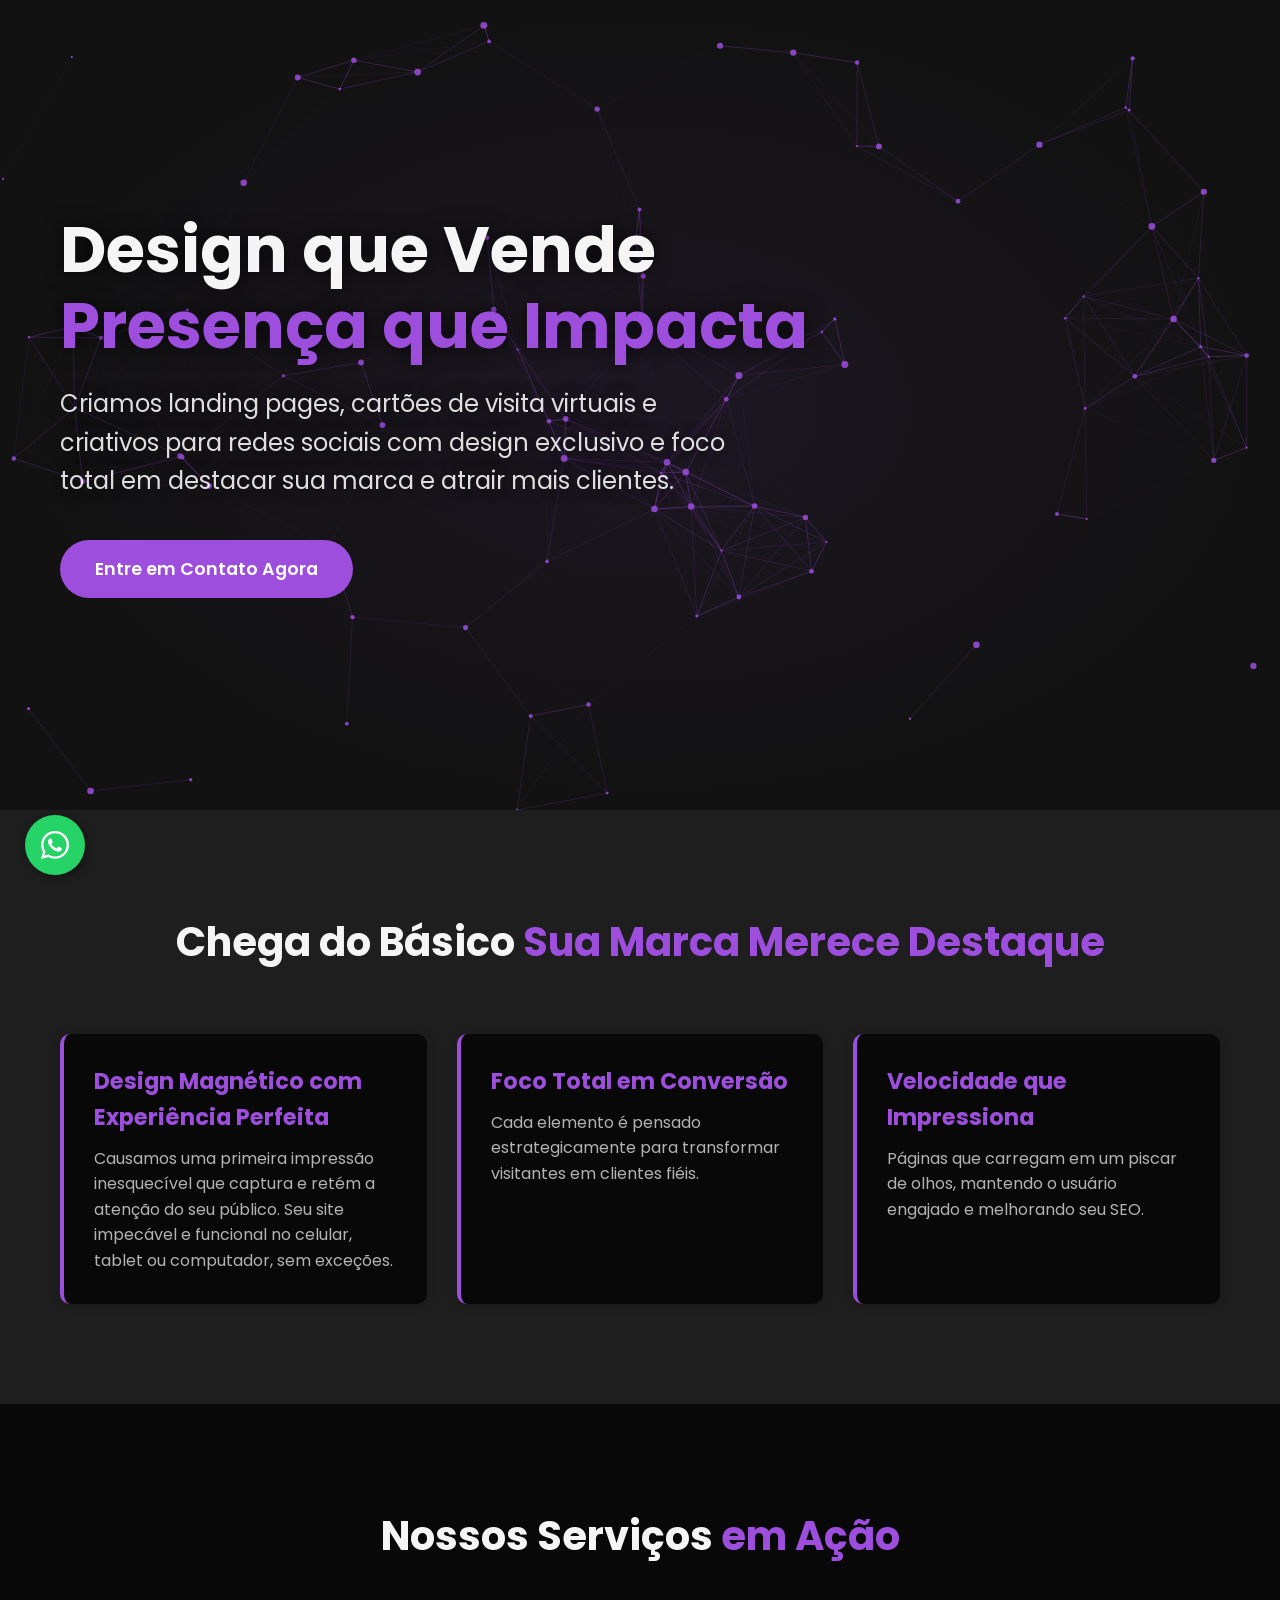
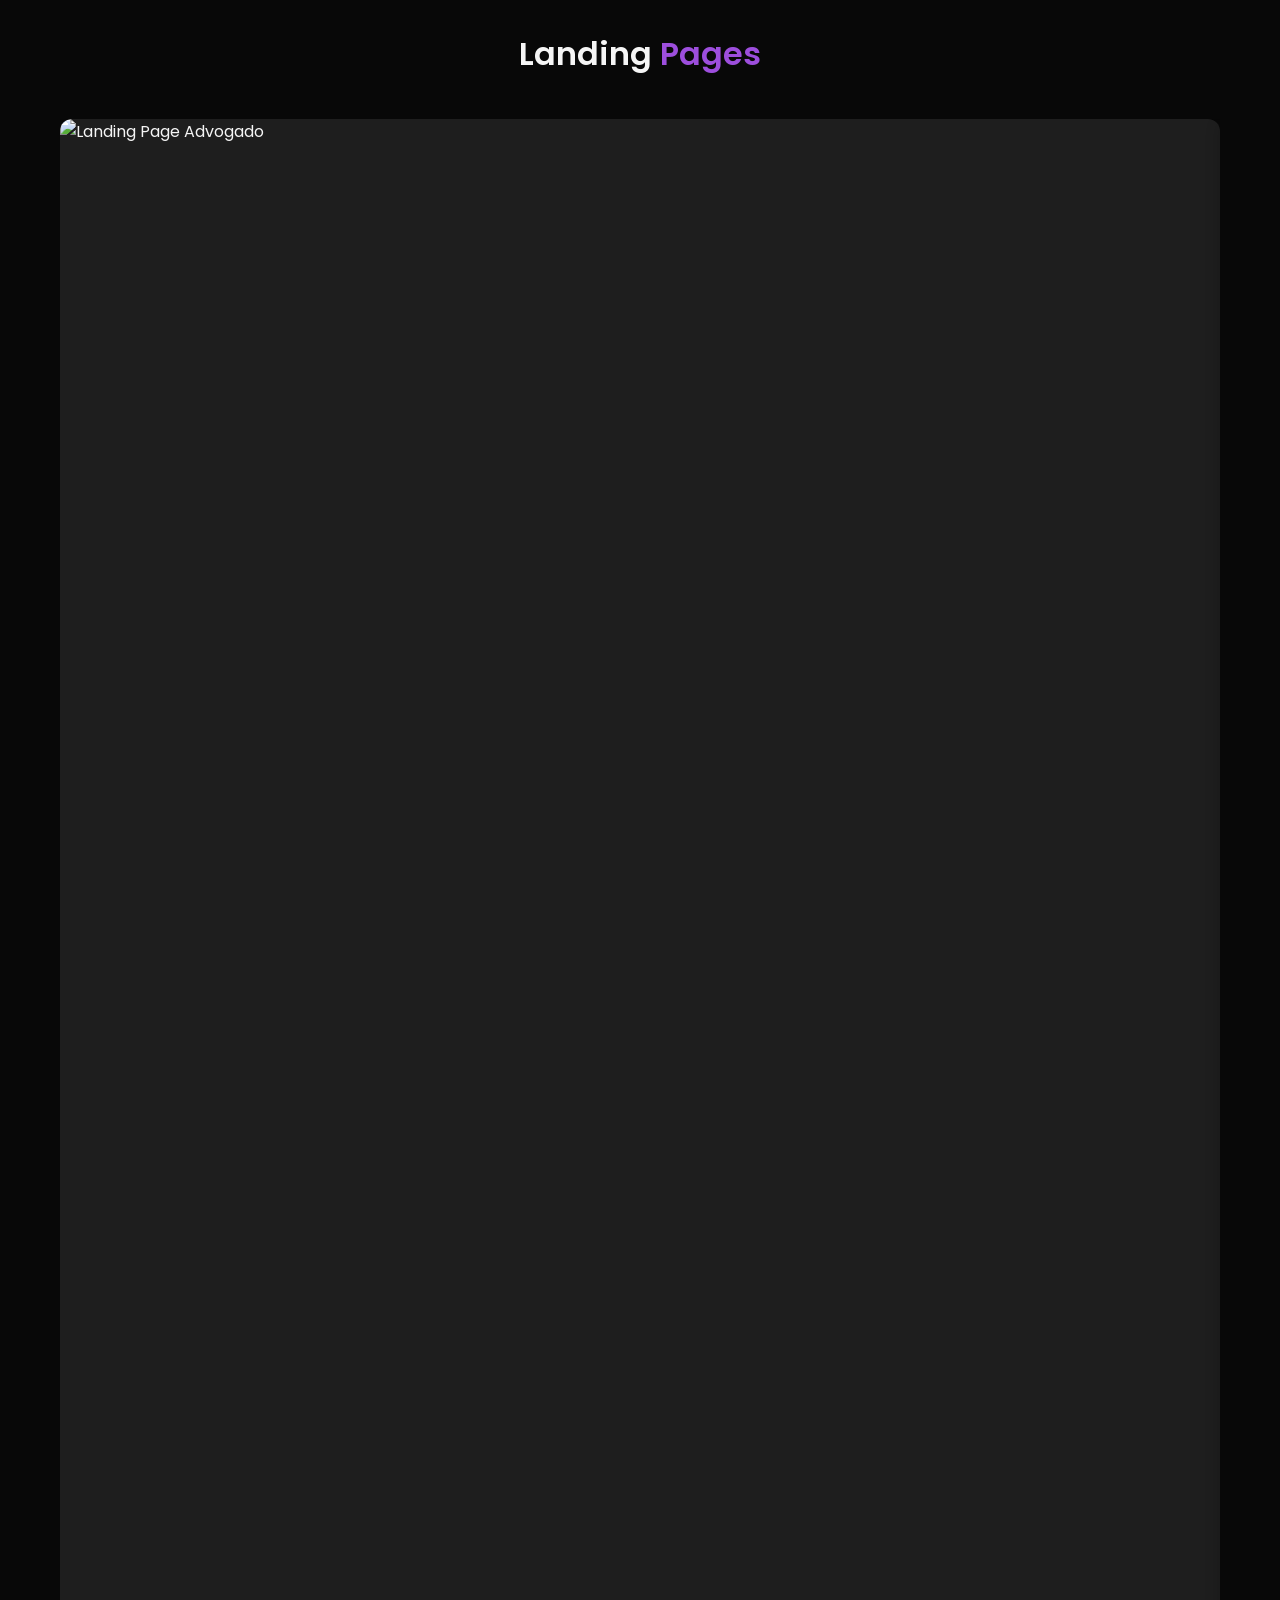
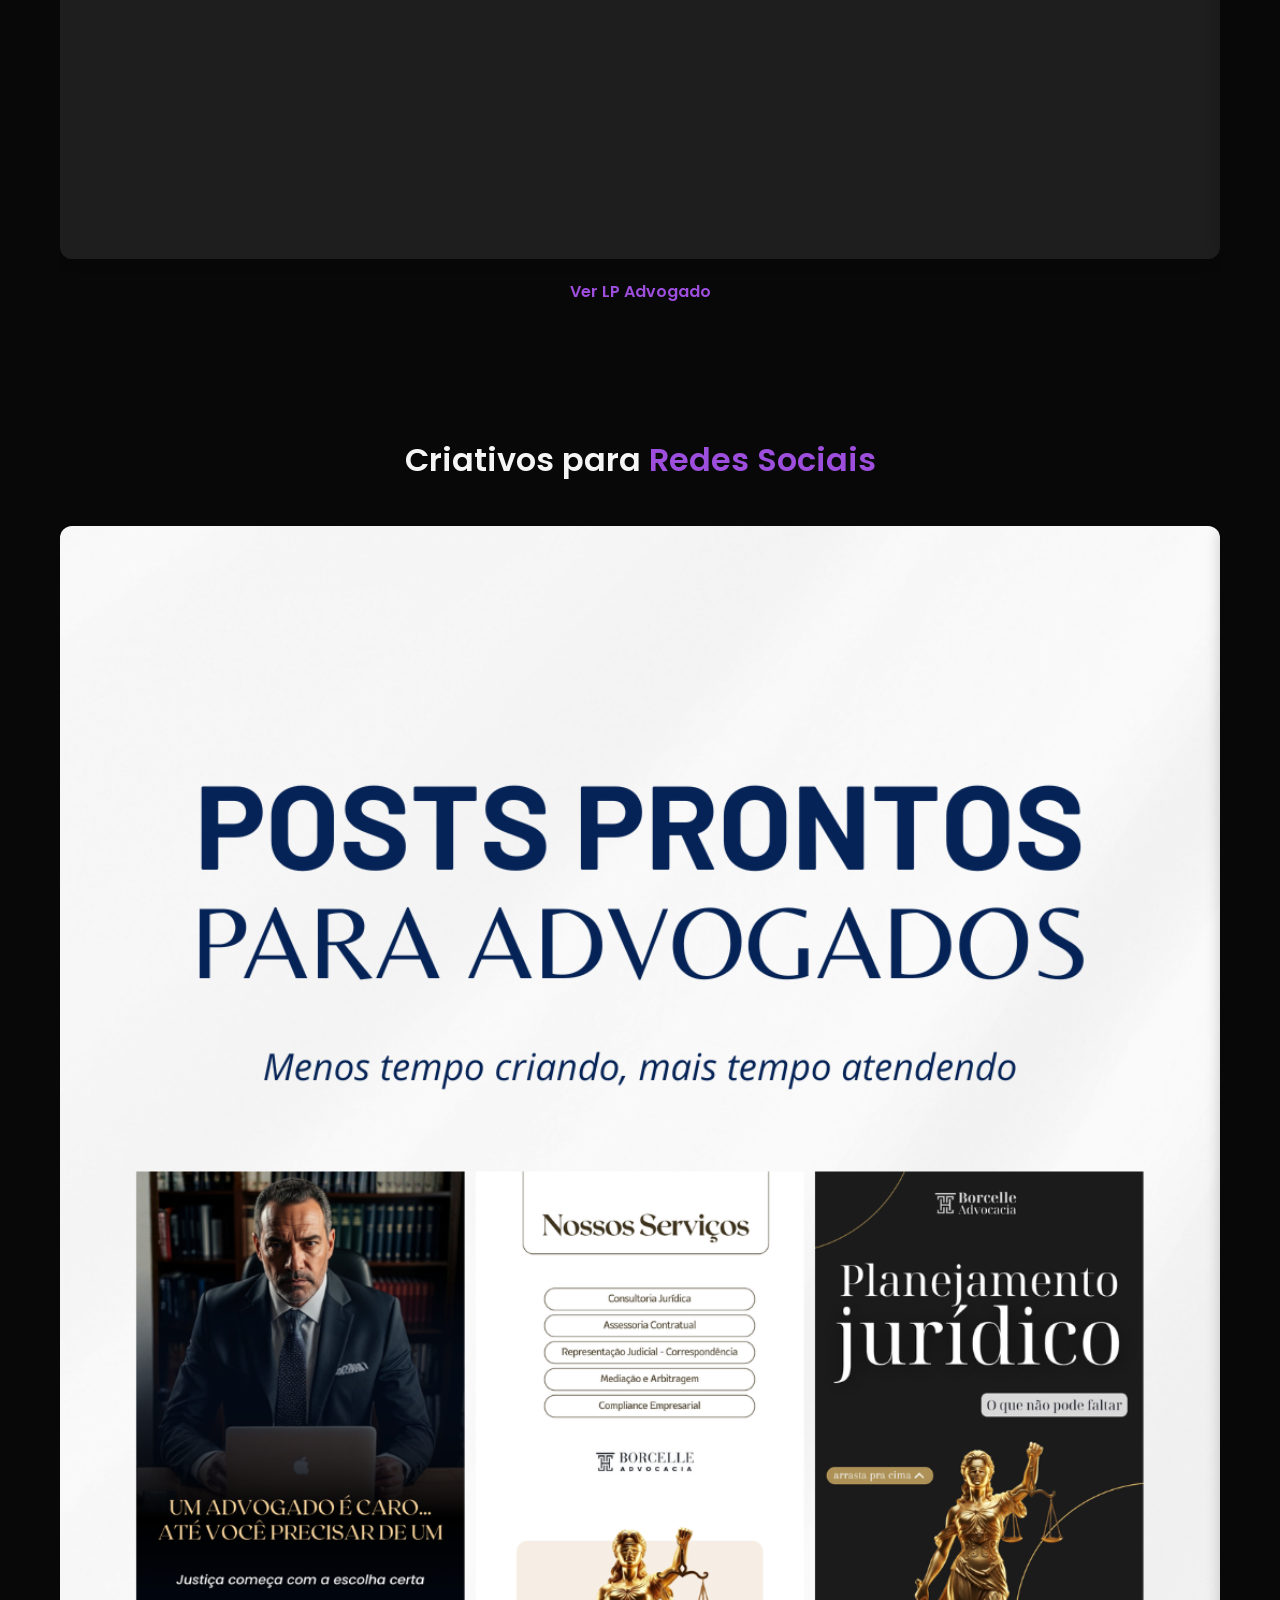
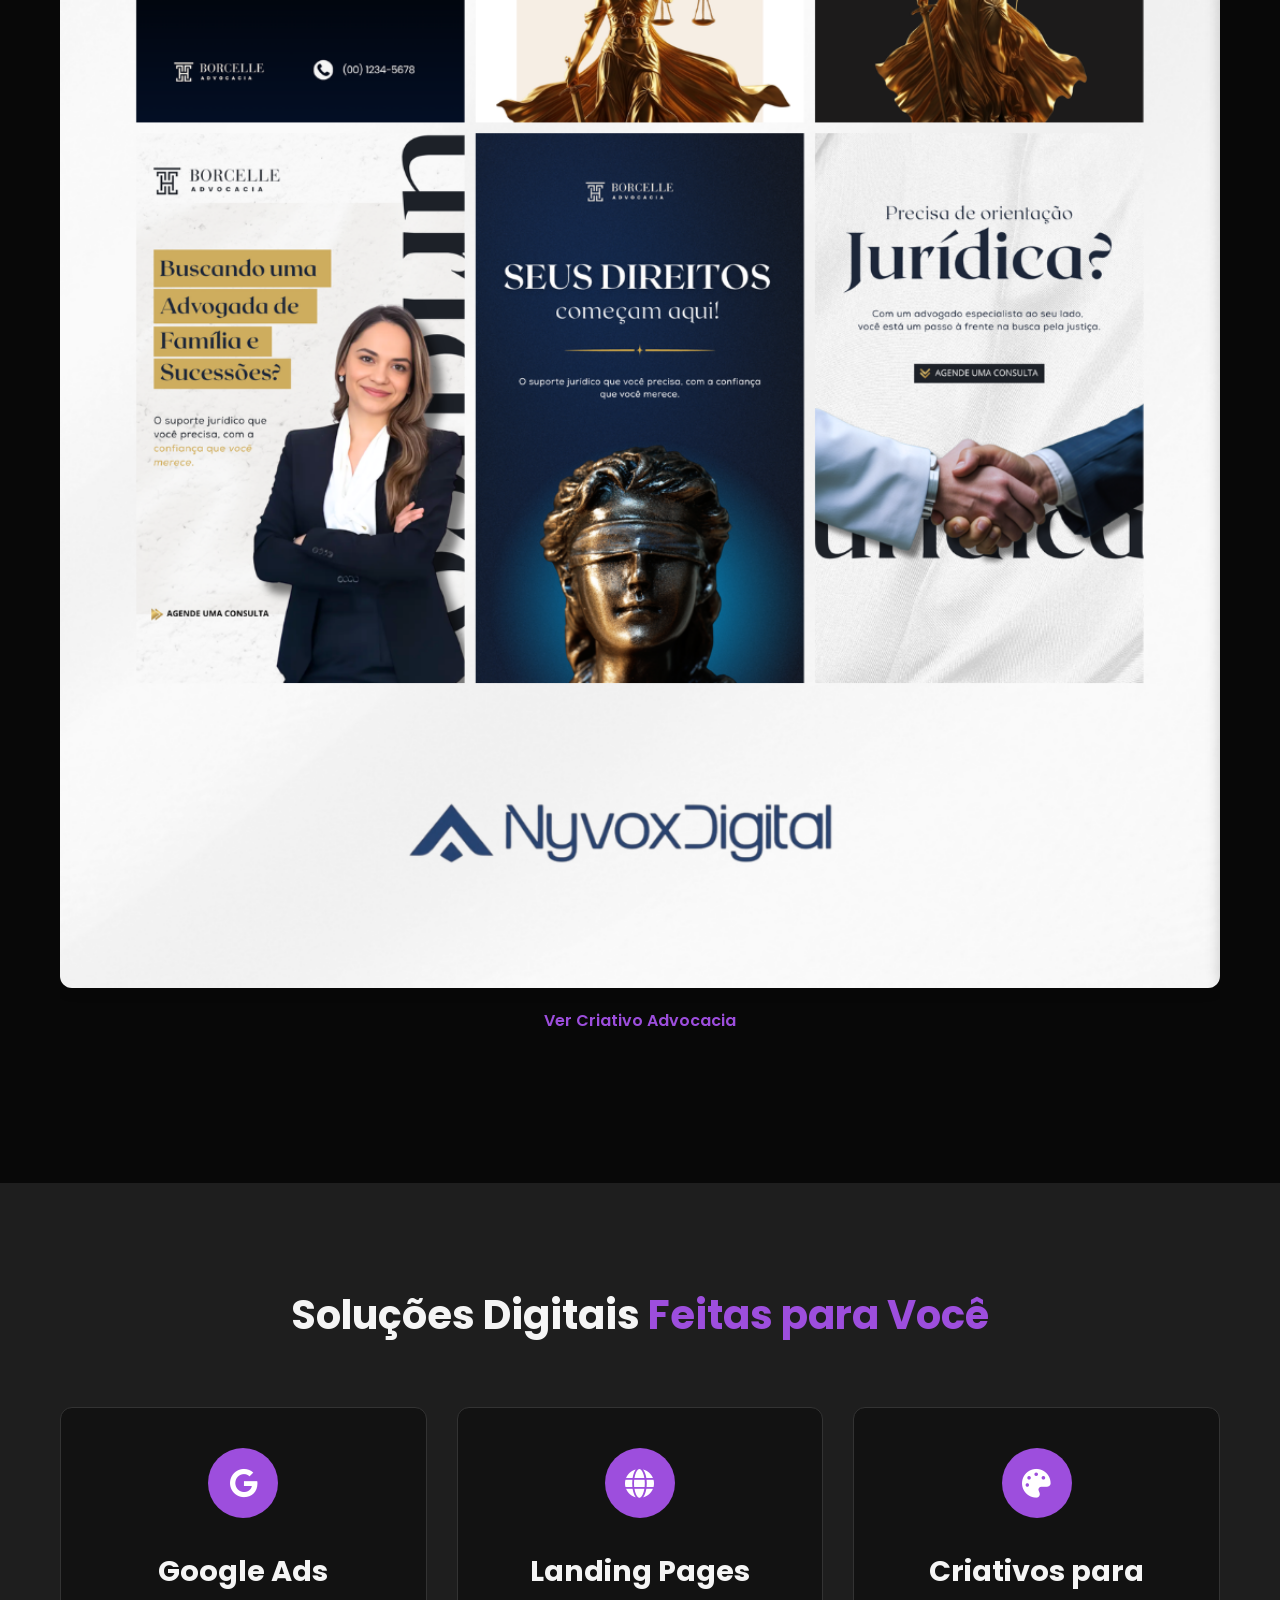
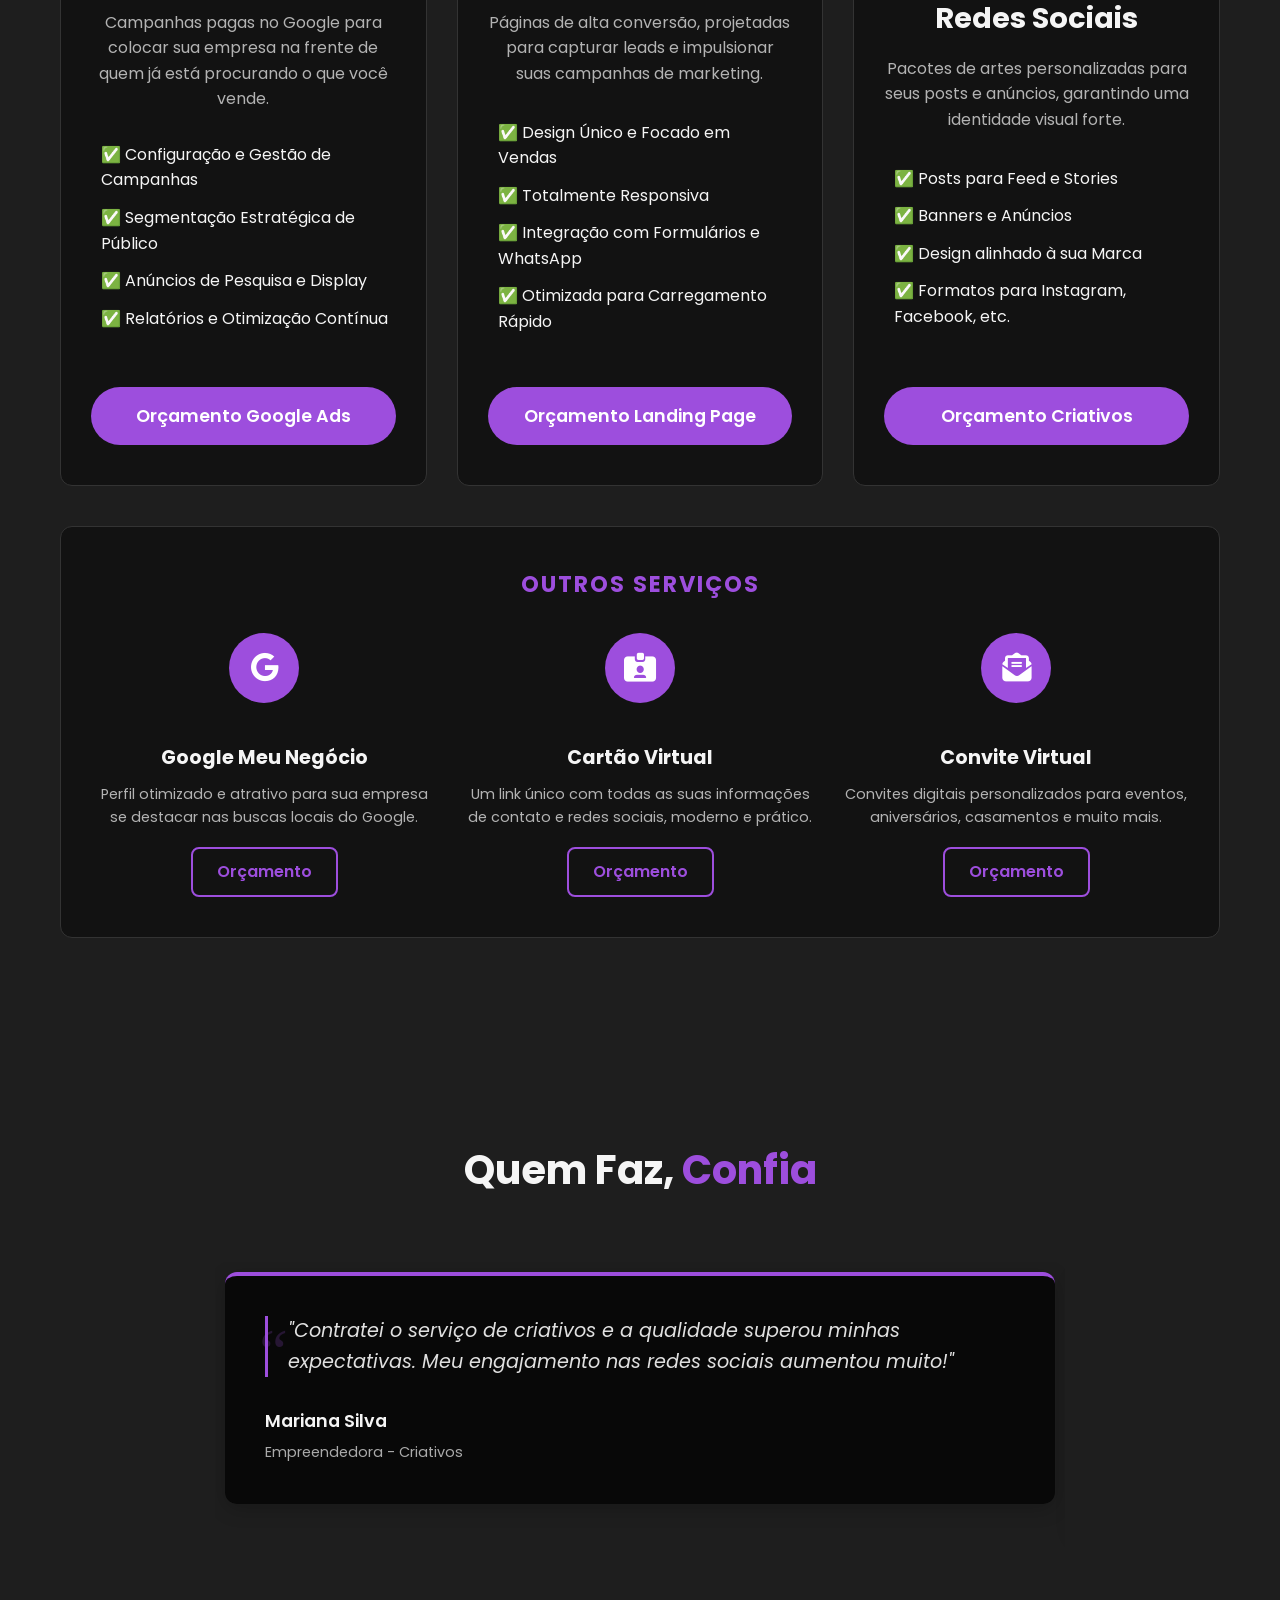
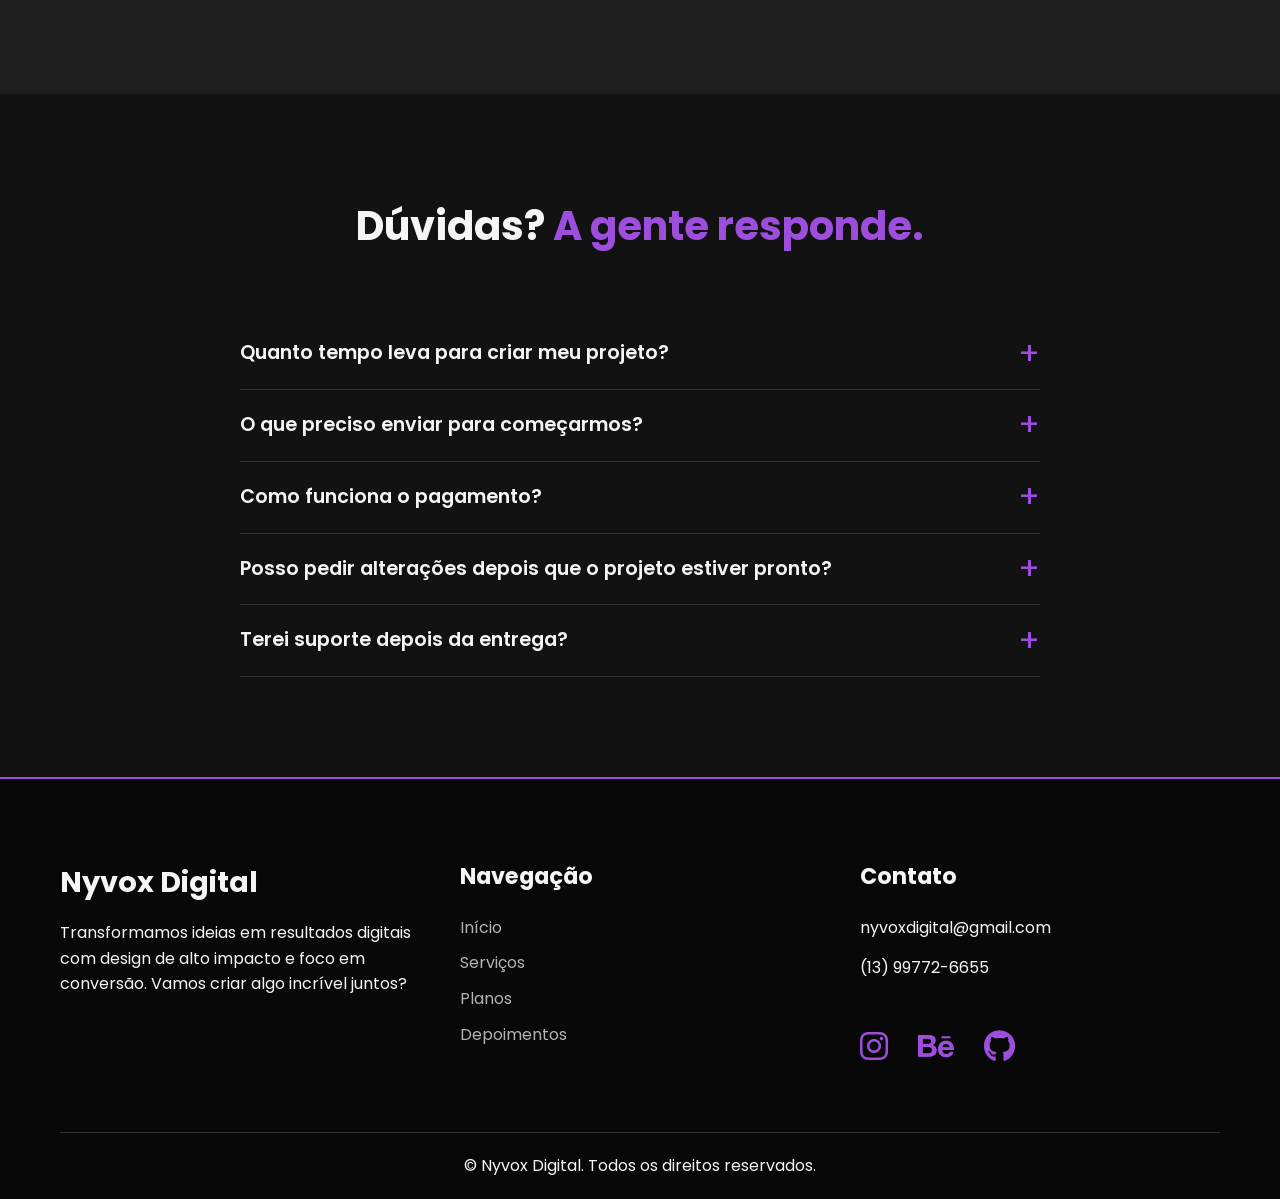
==== commit 57ab0b27: "Replace hero background with animated particle network - Remove capa.png background image and React/" ====
--- a/index.html
+++ b/index.html
@@ -15,10 +15,6 @@
     <link rel="preconnect" href="https://fonts.gstatic.com" crossorigin>
     <link href="https://fonts.googleapis.com/css2?family=Poppins:wght@400;600;700&display=swap" rel="stylesheet">
     
-    <!-- NOVO: Scripts para React e Babel (para rodar JSX no navegador) -->
-    <script src="https://unpkg.com/react@18/umd/react.development.js"></script>
-    <script src="https://unpkg.com/react-dom@18/umd/react-dom.development.js"></script>
-    <script src="https://unpkg.com/@babel/standalone/babel.min.js"></script>
 </head>
 <body>
 
@@ -114,9 +110,9 @@
 <!-- LP7 dentro do wrapper -->
             <div class="swiper-slide">
                 <div class="portfolio-card lp-card">
-                    <img src="https://placehold.co/600x900/1e1e1e/9D4EDD?text=LP+Terapeuta" alt="Landing Page Terapeuta">
-                </div>
-                <a href="/lp7/" target="_blank" class="project-view-link">Ver LP Terapeuta</a>
+                    <img src="https://placehold.co/600x900/1e1e1e/9D4EDD?text=LP+Psicólogo" alt="Landing Page Psicólogo">
+                </div>
+                <a href="/lp7/" target="_blank" class="project-view-link">Ver LP Psicólogo</a>
             </div>
 
             <!-- LP8 dentro do wrapper -->
@@ -398,14 +394,7 @@
     <script src="https://cdn.jsdelivr.net/npm/swiper@11/swiper-bundle.min.js"></script>
     <script src="script.js"></script>
 
-     <script type="text/babel" src="BrainCanvas.js"></script>
-    
-    <!-- NOVO: Renderiza o componente React dentro do #brain-container -->
-    <script type="text/babel">
-        const container = document.getElementById('brain-container');
-        const root = ReactDOM.createRoot(container);
-        root.render(<BrainCanvas />);
-    </script>
+    <script src="particles.js"></script>
     
 
 </body>
--- a/style.css
+++ b/style.css
@@ -31,11 +31,7 @@
     display: flex;
     align-items: center;
     justify-content: center; /* Centraliza o .hero-content horizontalmente */
-    background-image: url('./assets/imagens/capa.png');
-    background-size: cover;
-    background-position: center;
-    background-attachment: fixed;
-    background-color: var(--background-color); /* Fallback para caso o JS falhe */
+    background-color: var(--background-color);
 }
 
 /* Overlay escuro no hero */
@@ -46,7 +42,7 @@
     left: 0;
     width: 100%;
     height: 100%;
-    background-color: rgba(0, 0, 0, 0.4);
+    background: radial-gradient(ellipse at center, rgba(157,78,221,0.08) 0%, transparent 70%);
     z-index: 1;
     pointer-events: none;
 }
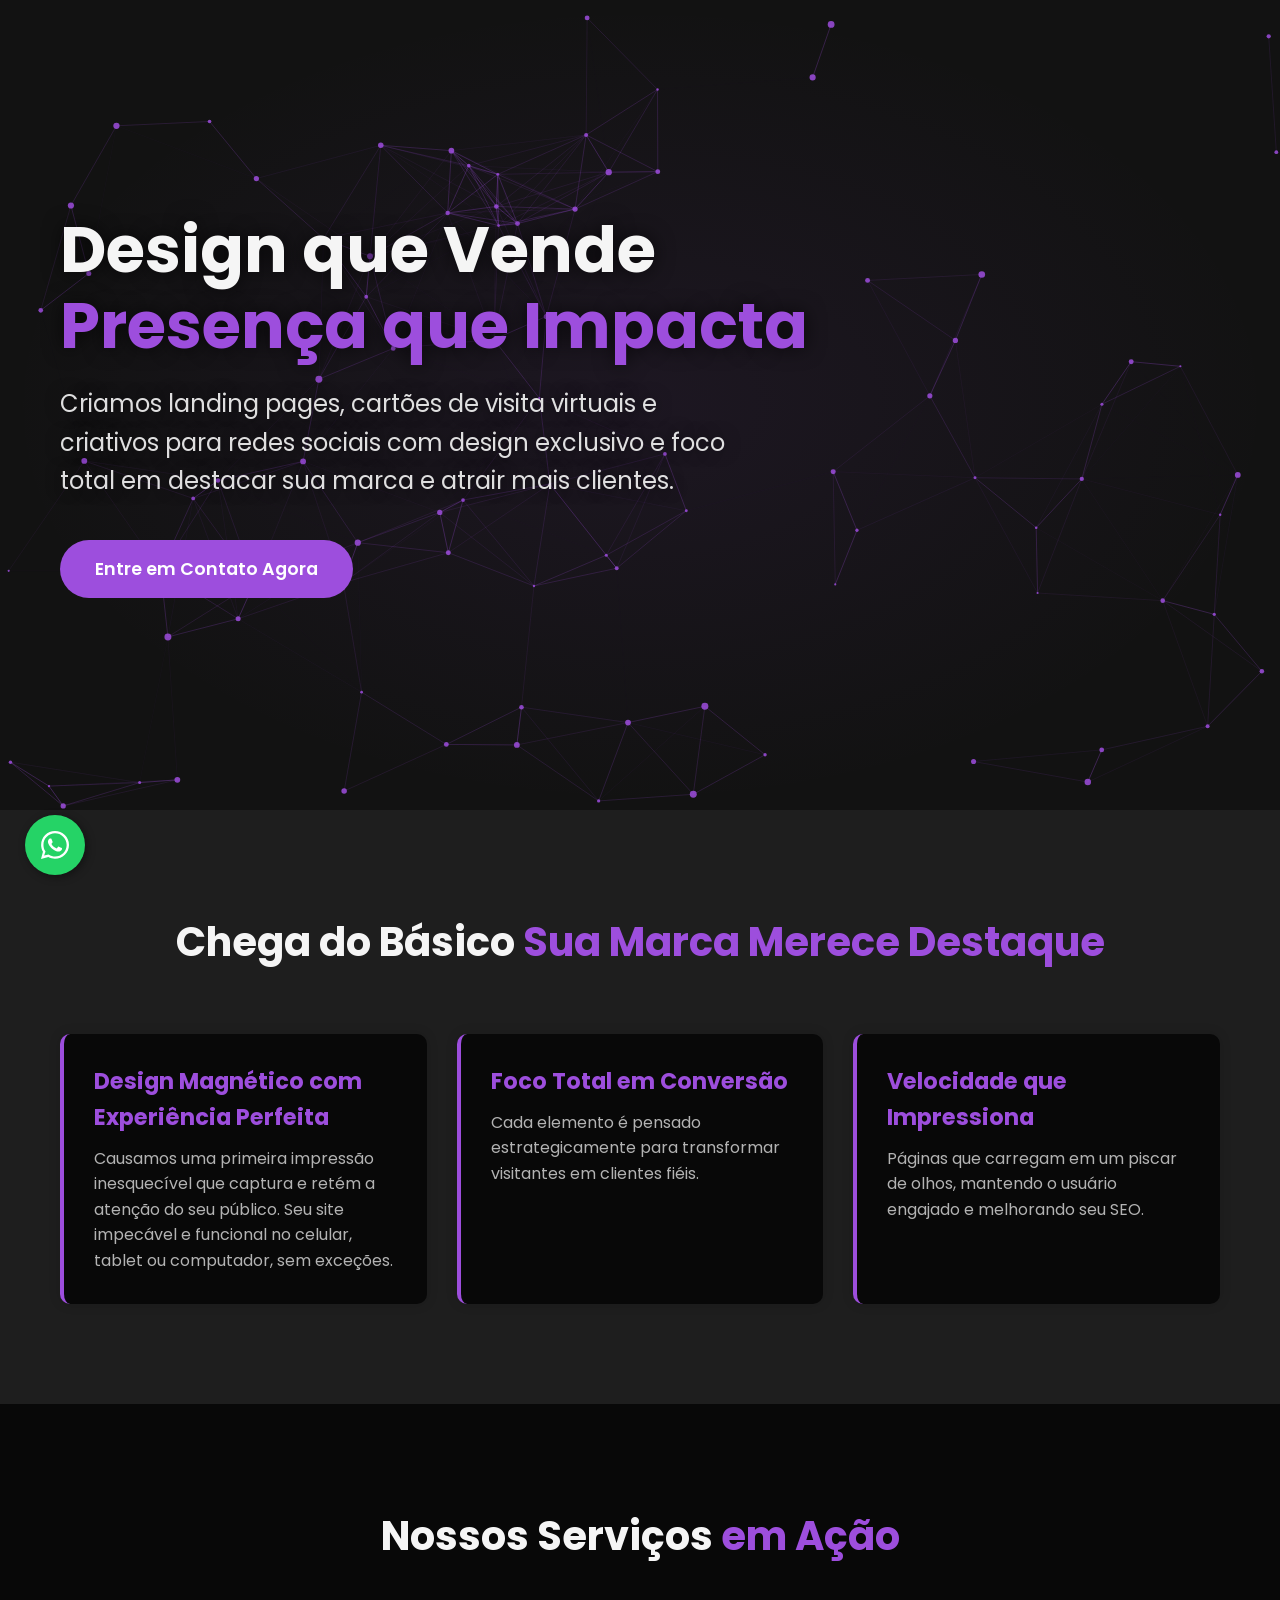
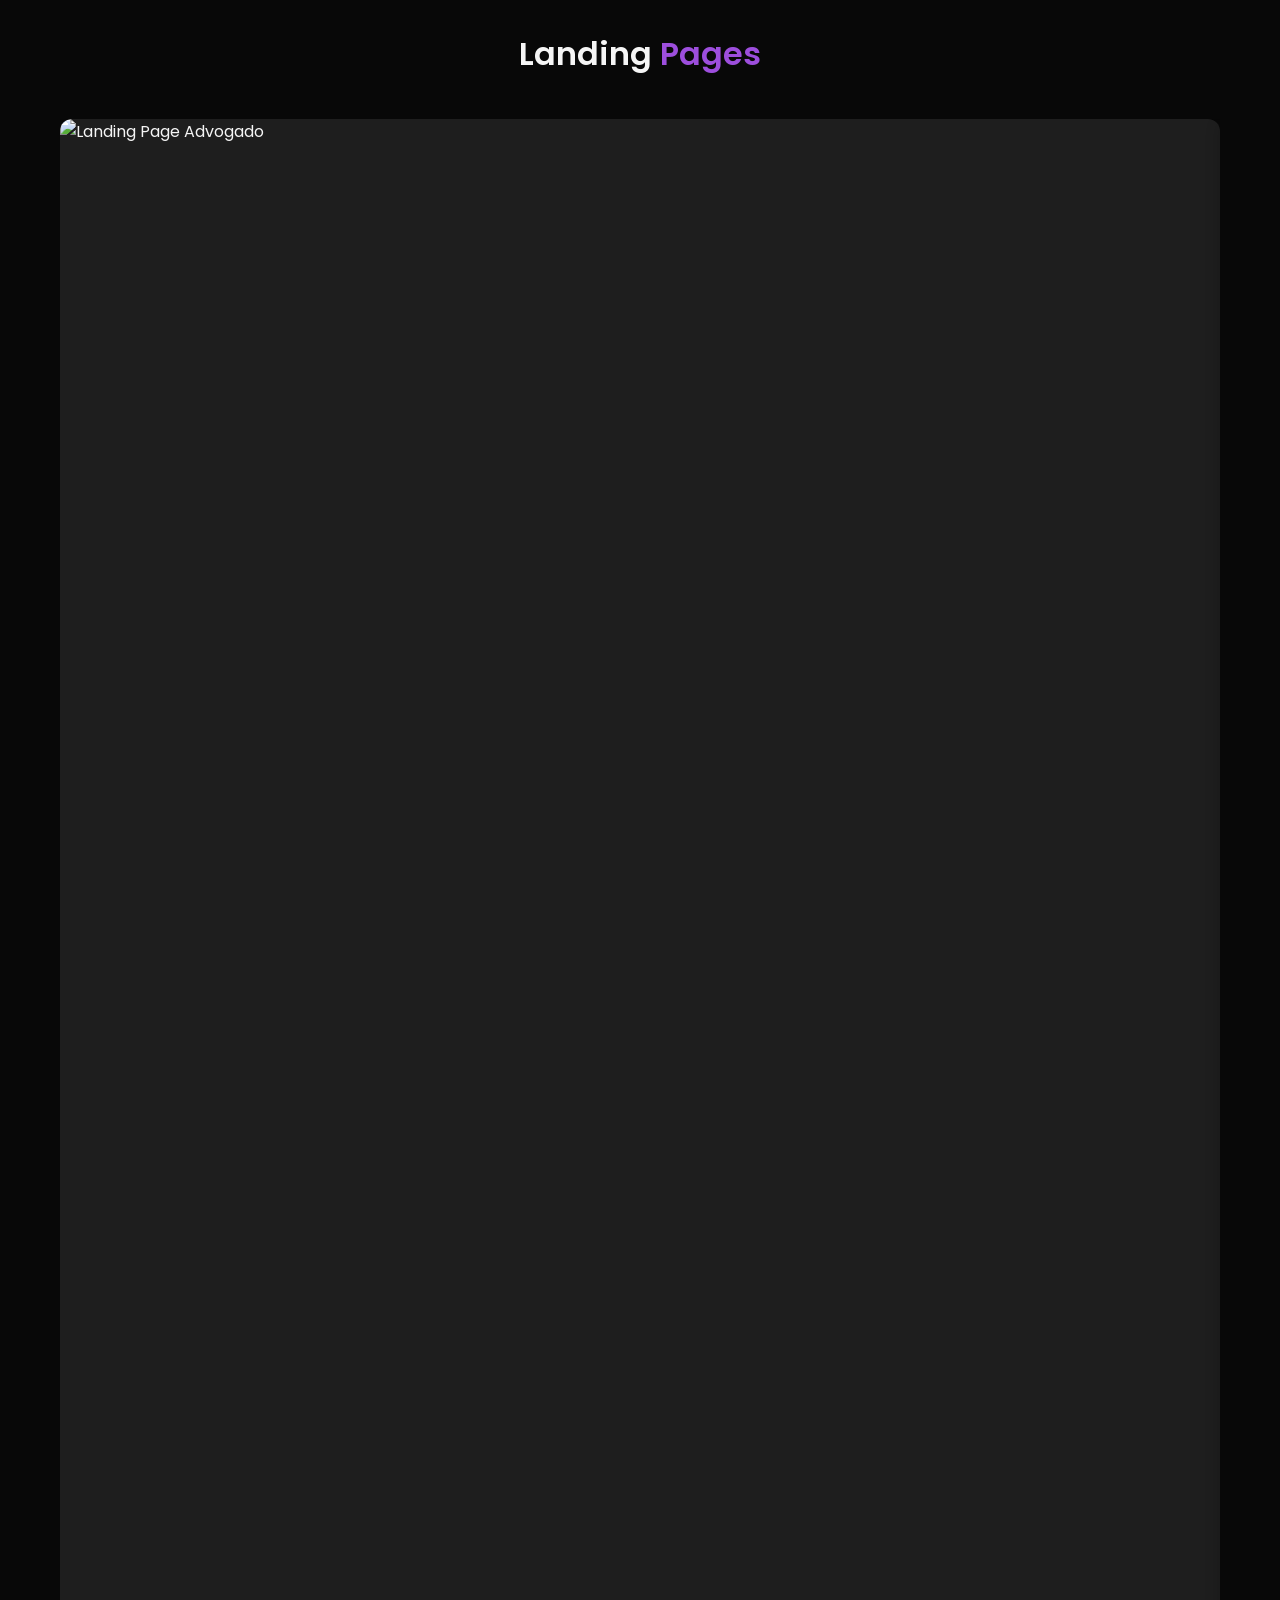
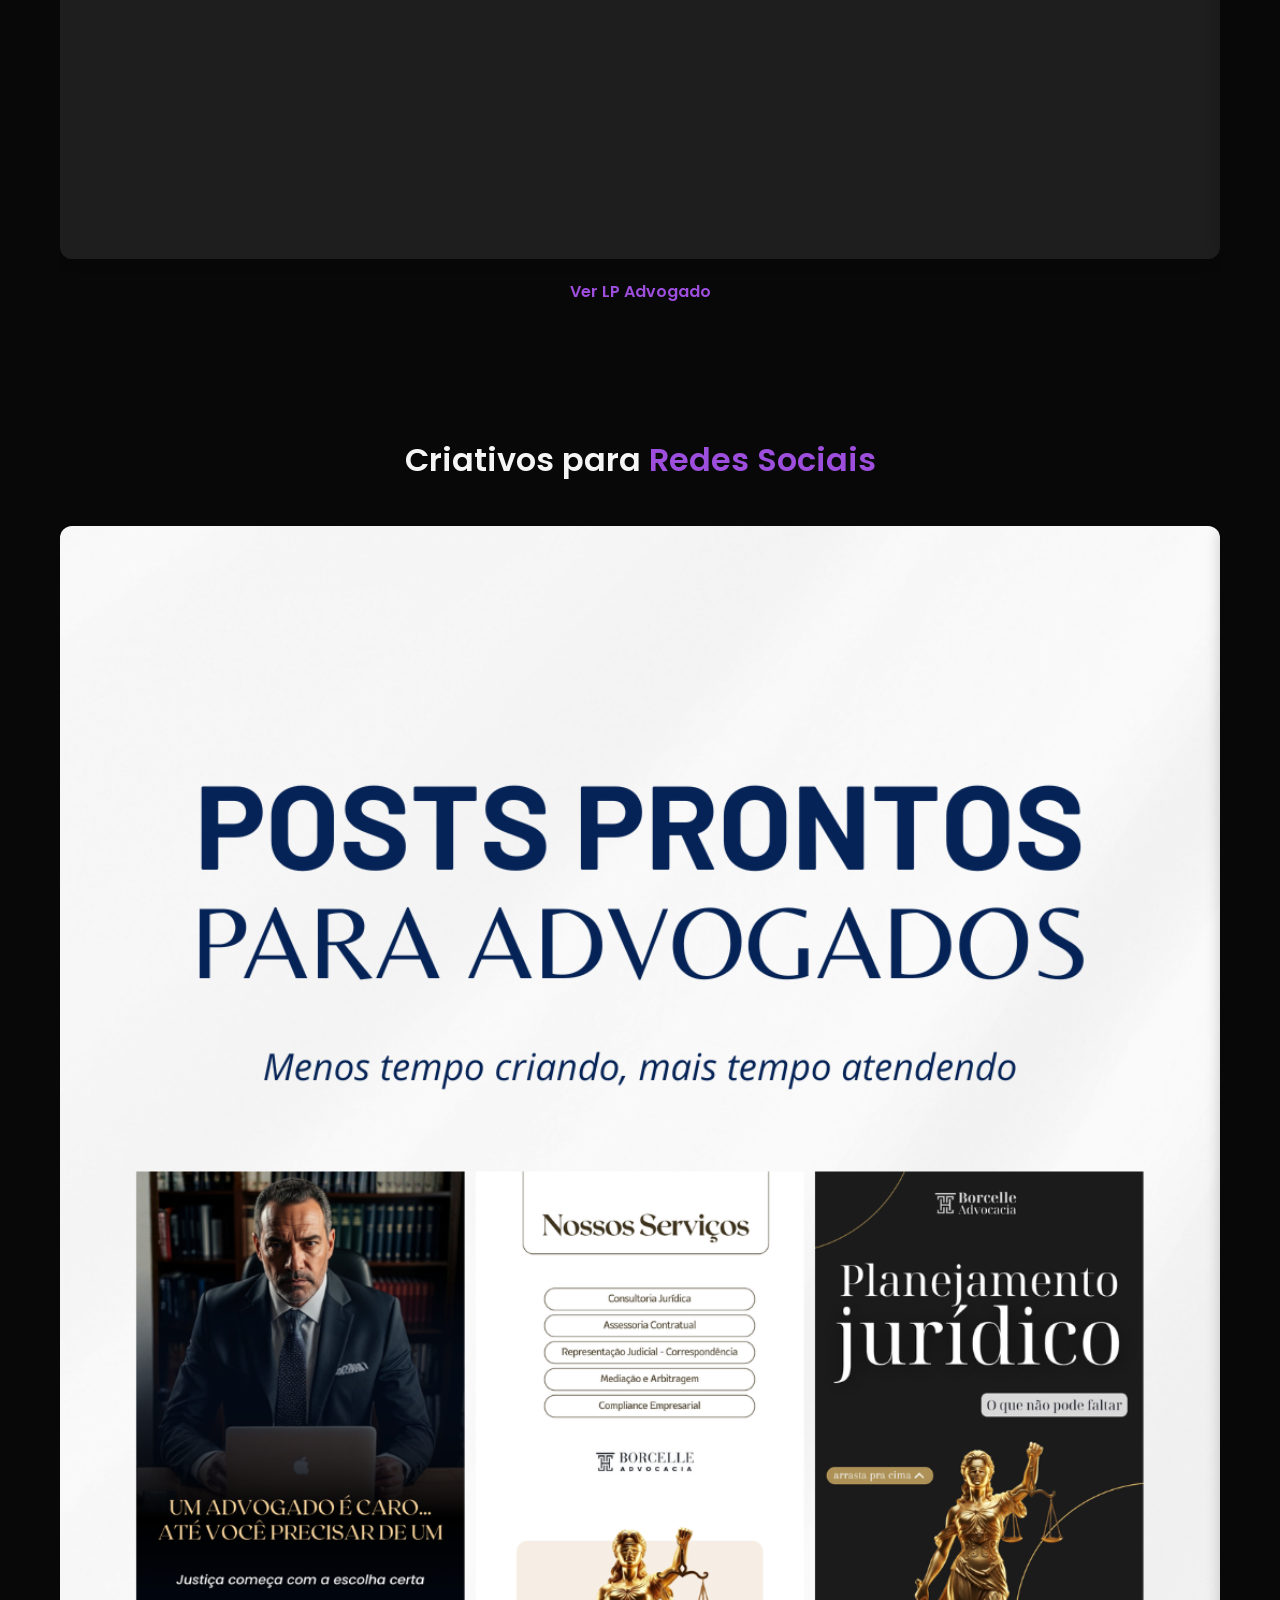
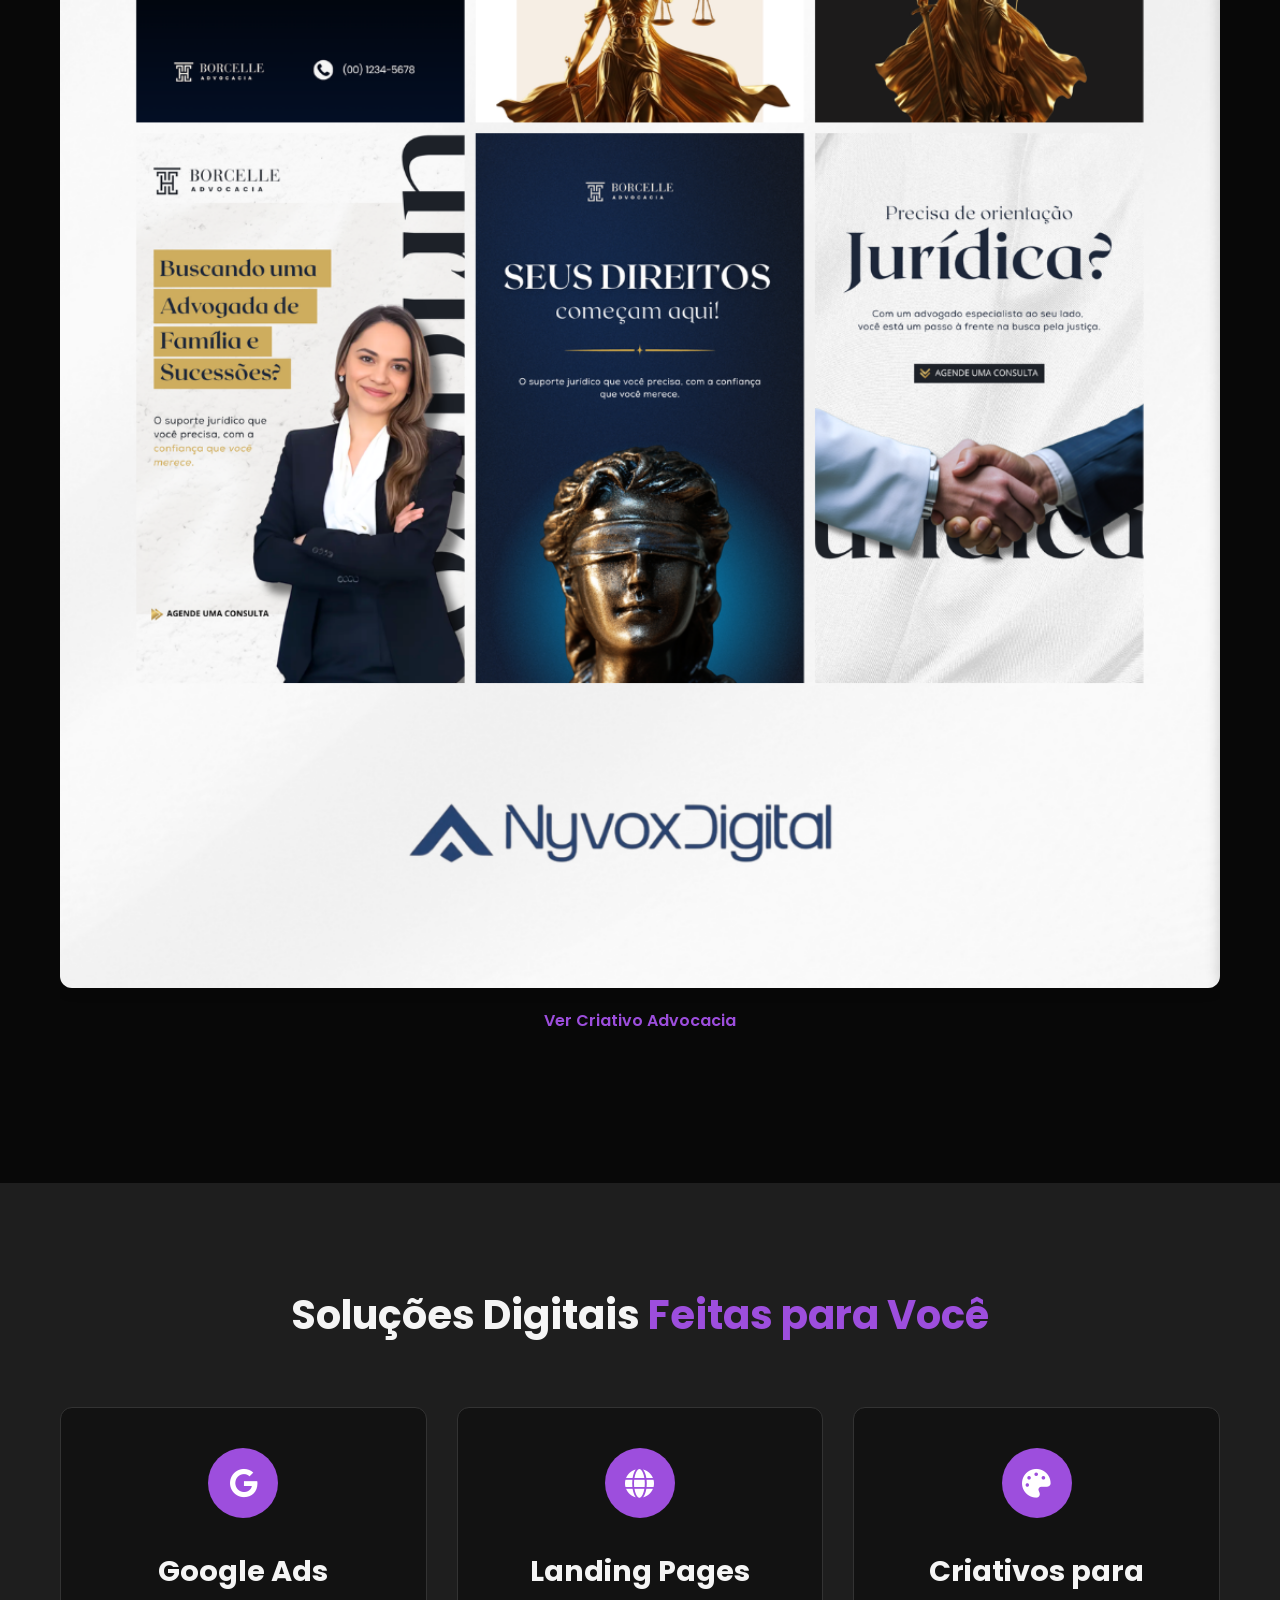
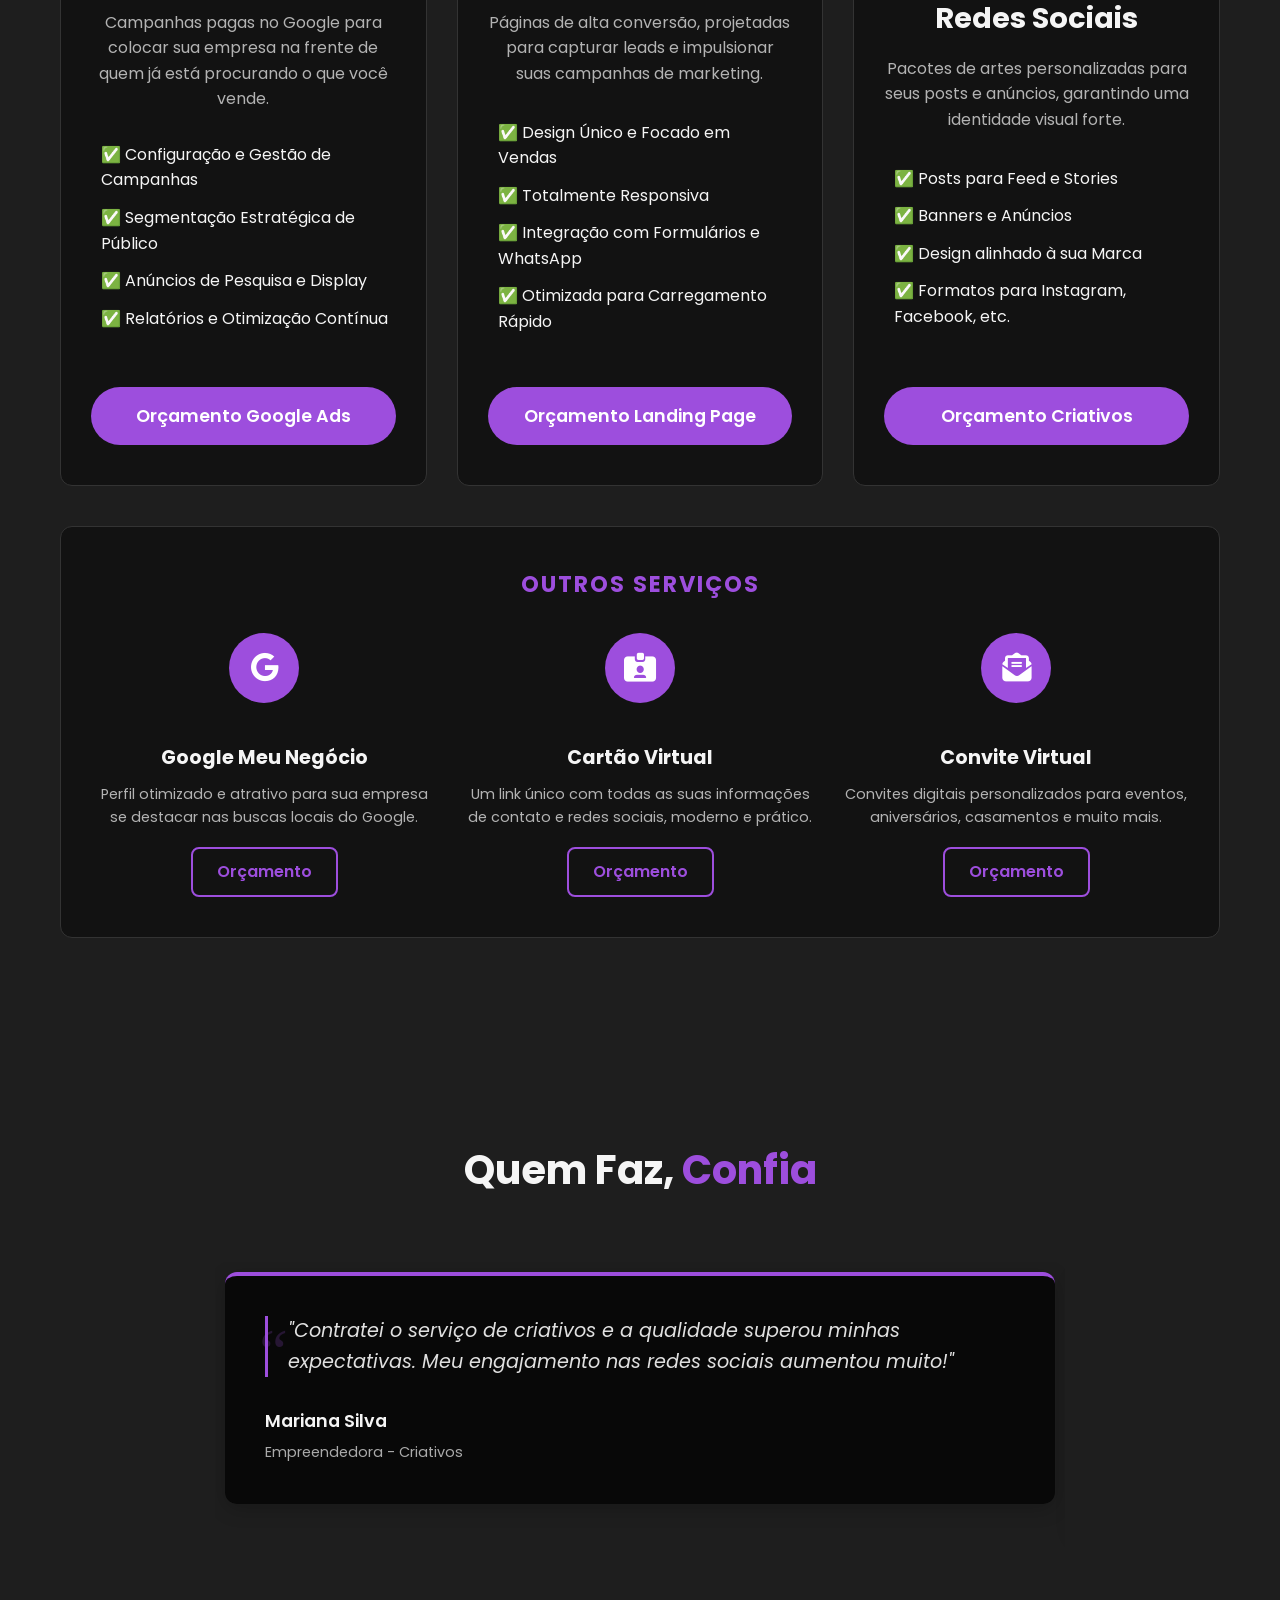
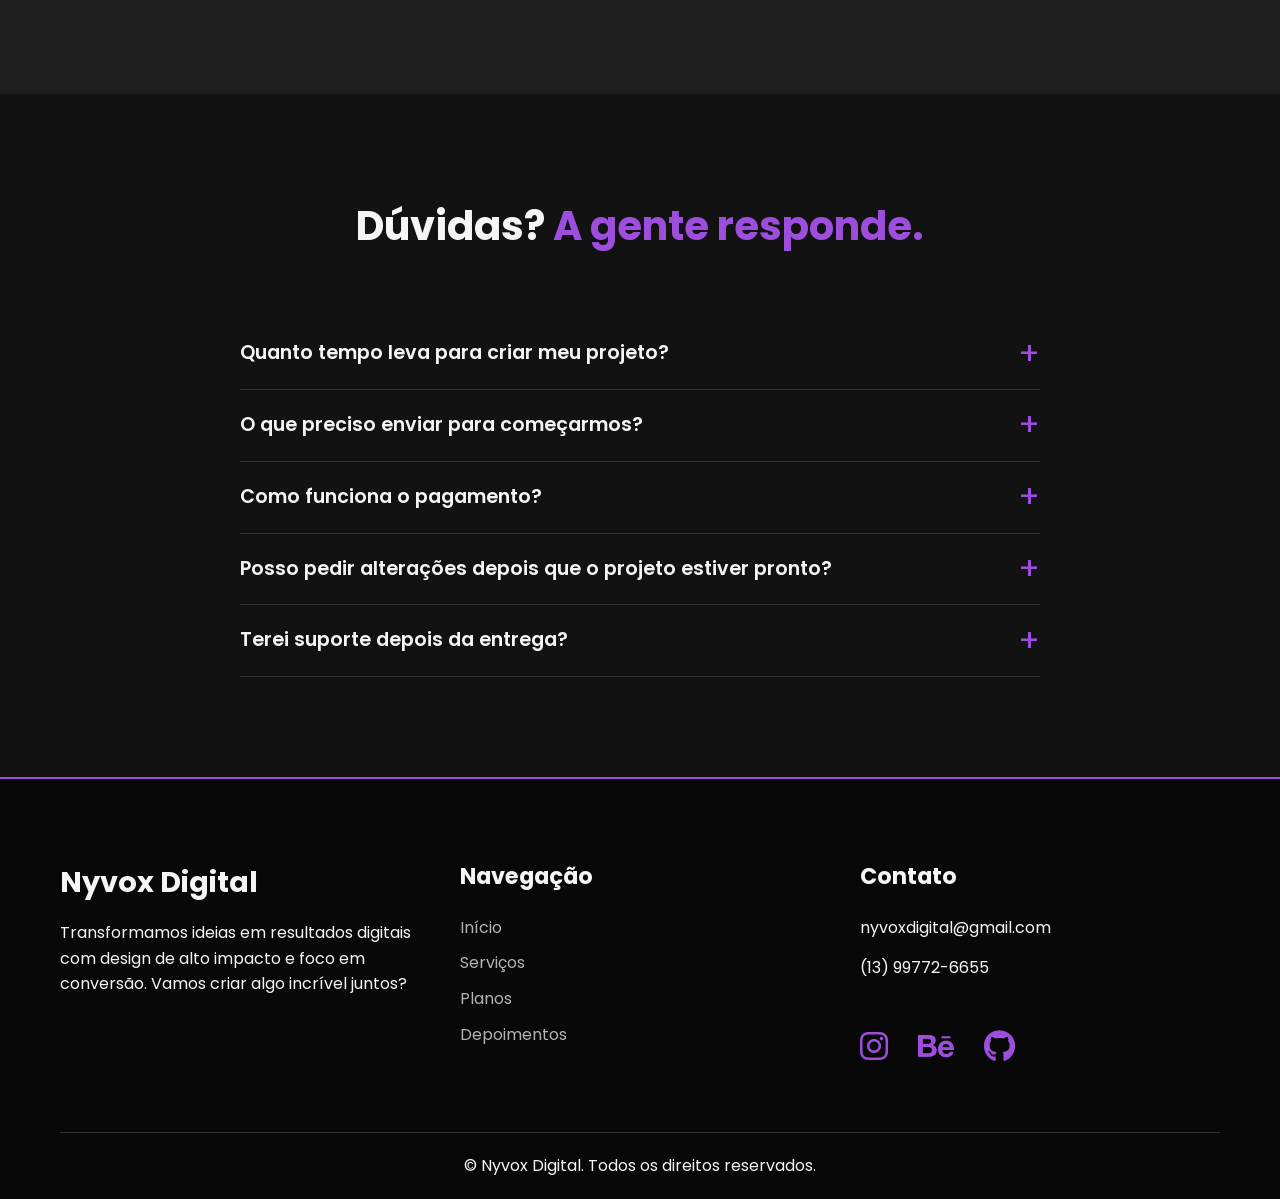
==== commit 8bfa19c0: "Replace LP placeholder text with image links Cards now point to assets/imagens/lp1.png through lp8.p" ====
--- a/index.html
+++ b/index.html
@@ -65,60 +65,56 @@
         <div class="swiper-wrapper">
             <div class="swiper-slide">
                 <div class="portfolio-card lp-card">
-                    <img src="https://placehold.co/600x900/1e1e1e/9D4EDD?text=LP+Advogado" alt="Landing Page Advogado">
+                    <img src="assets/imagens/lp1.png" alt="Landing Page Advogado">
                 </div>
                 <a href="/lp1/" target="_blank" class="project-view-link">Ver LP Advogado</a>
             </div>
 
             <div class="swiper-slide">
                 <div class="portfolio-card lp-card">
-                    <img src="https://placehold.co/600x900/1e1e1e/9D4EDD?text=LP+Contabilidade" alt="Landing Page Contabilidade">
+                    <img src="assets/imagens/lp2.png" alt="Landing Page Contabilidade">
                 </div>
                 <a href="/lp2/" target="_blank" class="project-view-link">Ver LP Contabilidade</a>
             </div>
 
             <div class="swiper-slide">
                 <div class="portfolio-card lp-card">
-                    <img src="https://placehold.co/600x900/1e1e1e/9D4EDD?text=LP+Estética" alt="Landing Page Estética">
+                    <img src="assets/imagens/lp3.png" alt="Landing Page Estética">
                 </div>
                 <a href="/lp3/" target="_blank" class="project-view-link">Ver LP Estética</a>
             </div>
 
             <div class="swiper-slide">
                 <div class="portfolio-card lp-card">
-                    <img src="https://placehold.co/600x900/1e1e1e/9D4EDD?text=LP+Imobiliária" alt="Landing Page Imobiliária">
+                    <img src="assets/imagens/lp4.png" alt="Landing Page Imobiliária">
                 </div>
                 <a href="/lp4/" target="_blank" class="project-view-link">Ver LP Imobiliária</a>
             </div>
 
-            <!-- LP5 dentro do wrapper -->
-            <div class="swiper-slide">
-                <div class="portfolio-card lp-card">
-                    <img src="https://placehold.co/600x900/1e1e1e/9D4EDD?text=LP+Fotografia" alt="Landing Page Fotografia">
+            <div class="swiper-slide">
+                <div class="portfolio-card lp-card">
+                    <img src="assets/imagens/lp5.png" alt="Landing Page Fotografia">
                 </div>
                 <a href="/lp5/" target="_blank" class="project-view-link">Ver LP Fotografia</a>
             </div>
 
-            <!-- LP6 dentro do wrapper -->
-            <div class="swiper-slide">
-                <div class="portfolio-card lp-card">
-                    <img src="https://placehold.co/600x900/1e1e1e/9D4EDD?text=LP+Edição+de+Vídeo" alt="Landing Page Edição de Vídeo">
+            <div class="swiper-slide">
+                <div class="portfolio-card lp-card">
+                    <img src="assets/imagens/lp6.png" alt="Landing Page Edição de Vídeo">
                 </div>
                 <a href="https://murilogoncalves.com/" target="_blank" class="project-view-link">Ver LP Edição de Vídeo</a>
             </div>
 
-<!-- LP7 dentro do wrapper -->
-            <div class="swiper-slide">
-                <div class="portfolio-card lp-card">
-                    <img src="https://placehold.co/600x900/1e1e1e/9D4EDD?text=LP+Psicólogo" alt="Landing Page Psicólogo">
+            <div class="swiper-slide">
+                <div class="portfolio-card lp-card">
+                    <img src="assets/imagens/lp7.png" alt="Landing Page Psicólogo">
                 </div>
                 <a href="/lp7/" target="_blank" class="project-view-link">Ver LP Psicólogo</a>
             </div>
 
-            <!-- LP8 dentro do wrapper -->
-            <div class="swiper-slide">
-                <div class="portfolio-card lp-card">
-                    <img src="https://placehold.co/600x900/1e1e1e/9D4EDD?text=LP+Coach" alt="Landing Page Coach">
+            <div class="swiper-slide">
+                <div class="portfolio-card lp-card">
+                    <img src="assets/imagens/lp8.png" alt="Landing Page Coach">
                 </div>
                 <a href="/lp8/" target="_blank" class="project-view-link">Ver LP Coach</a>
             </div>
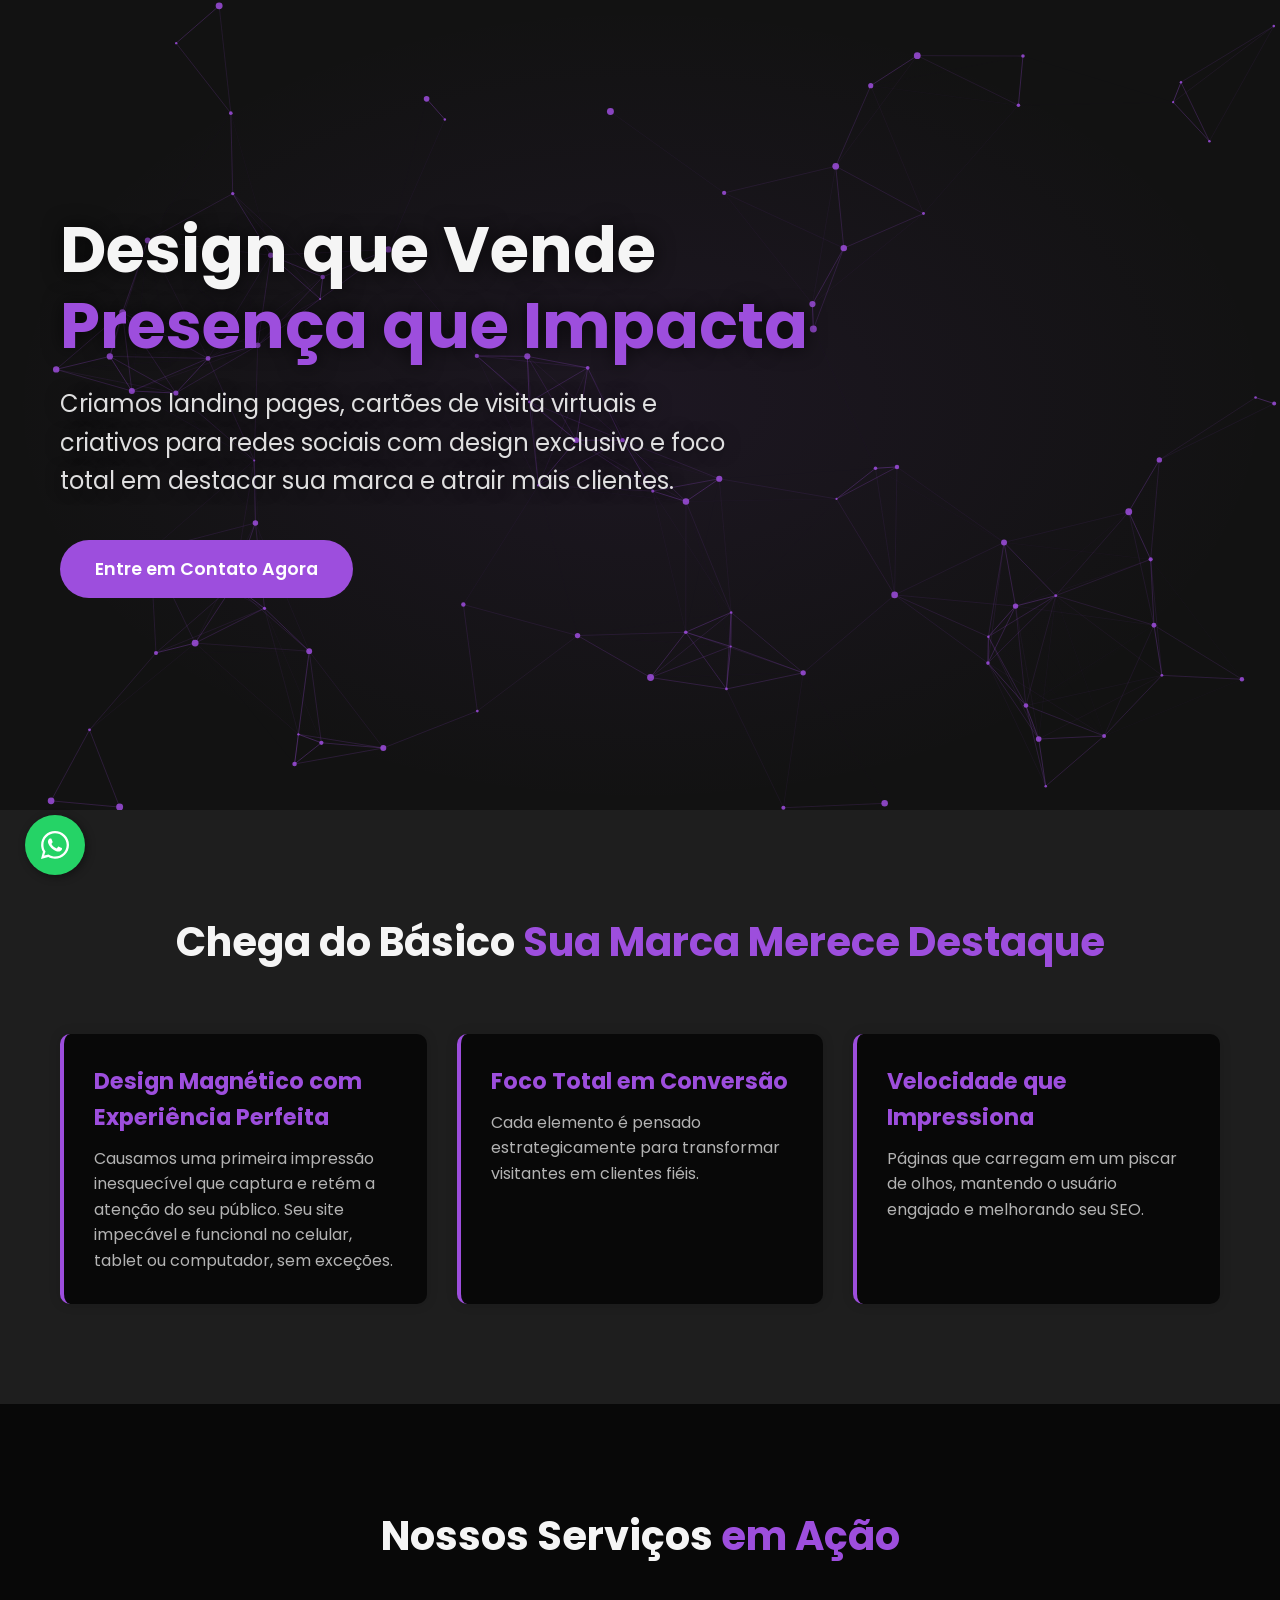
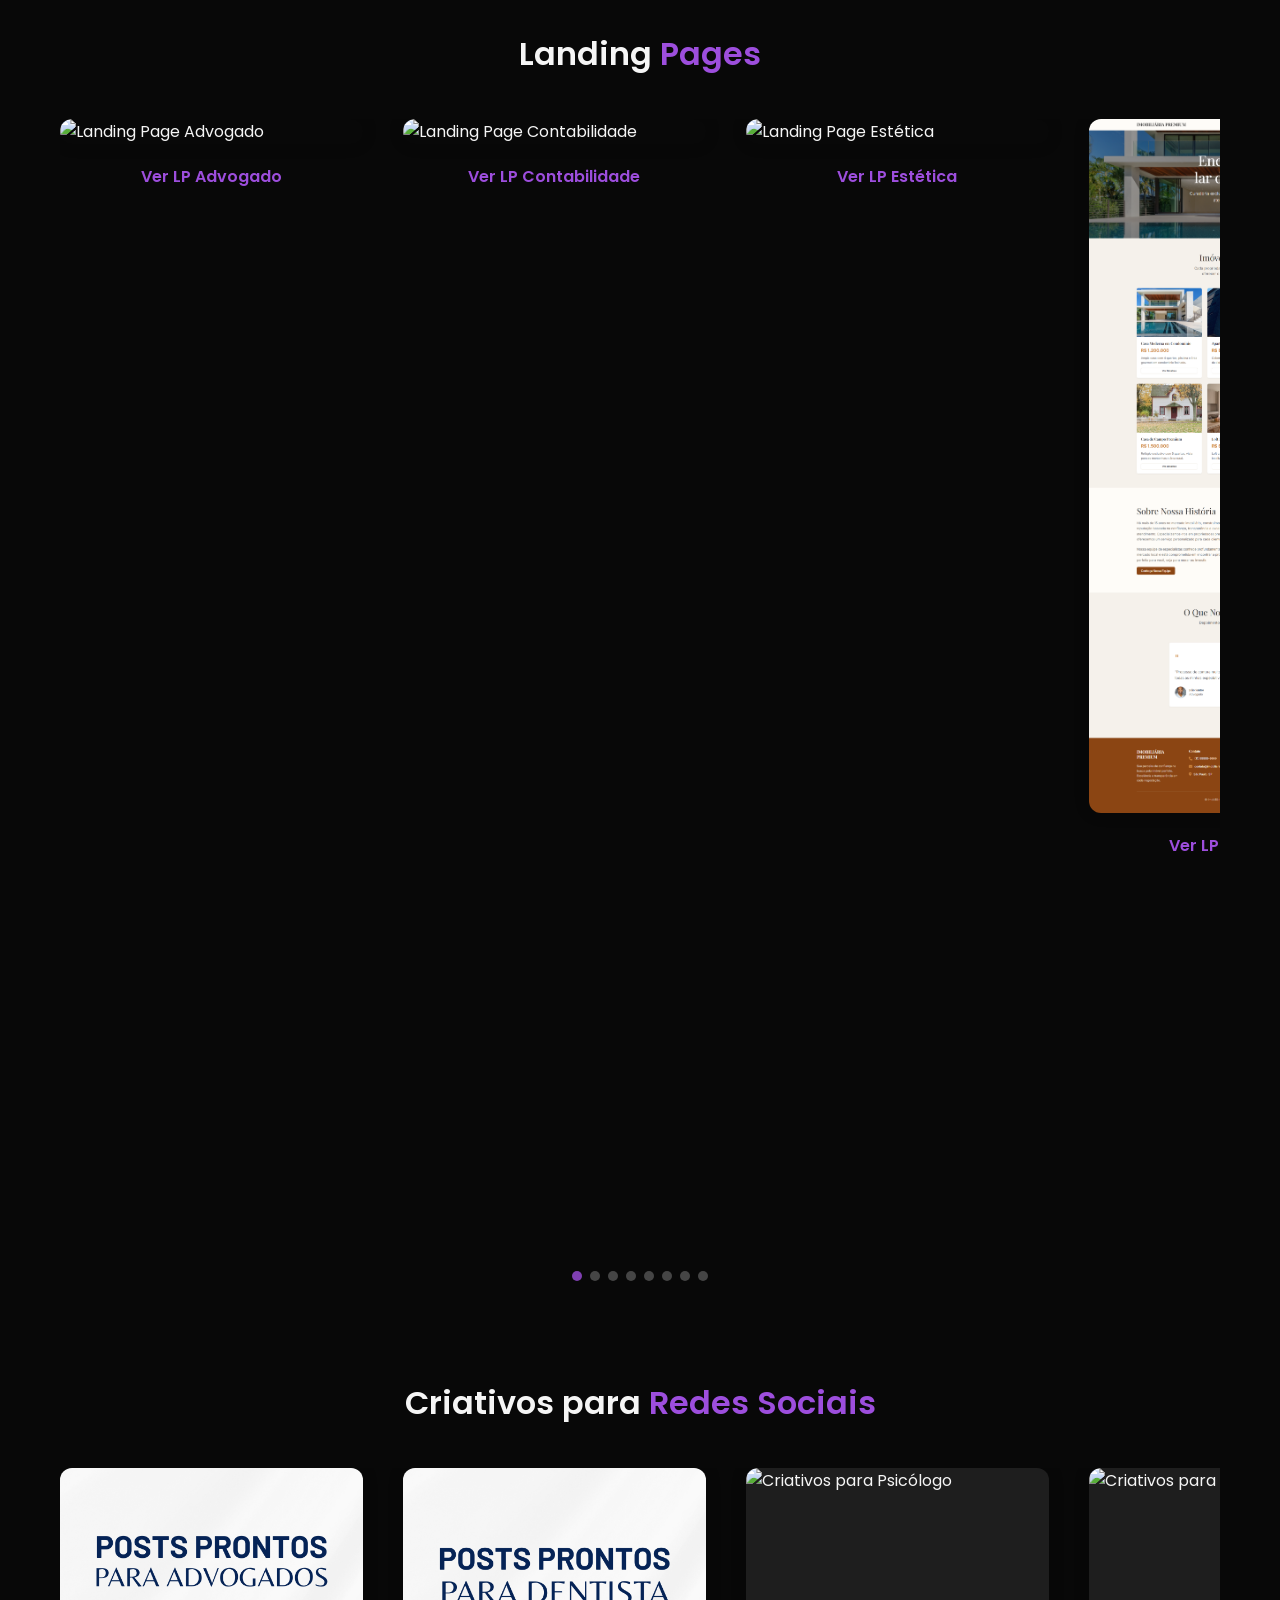
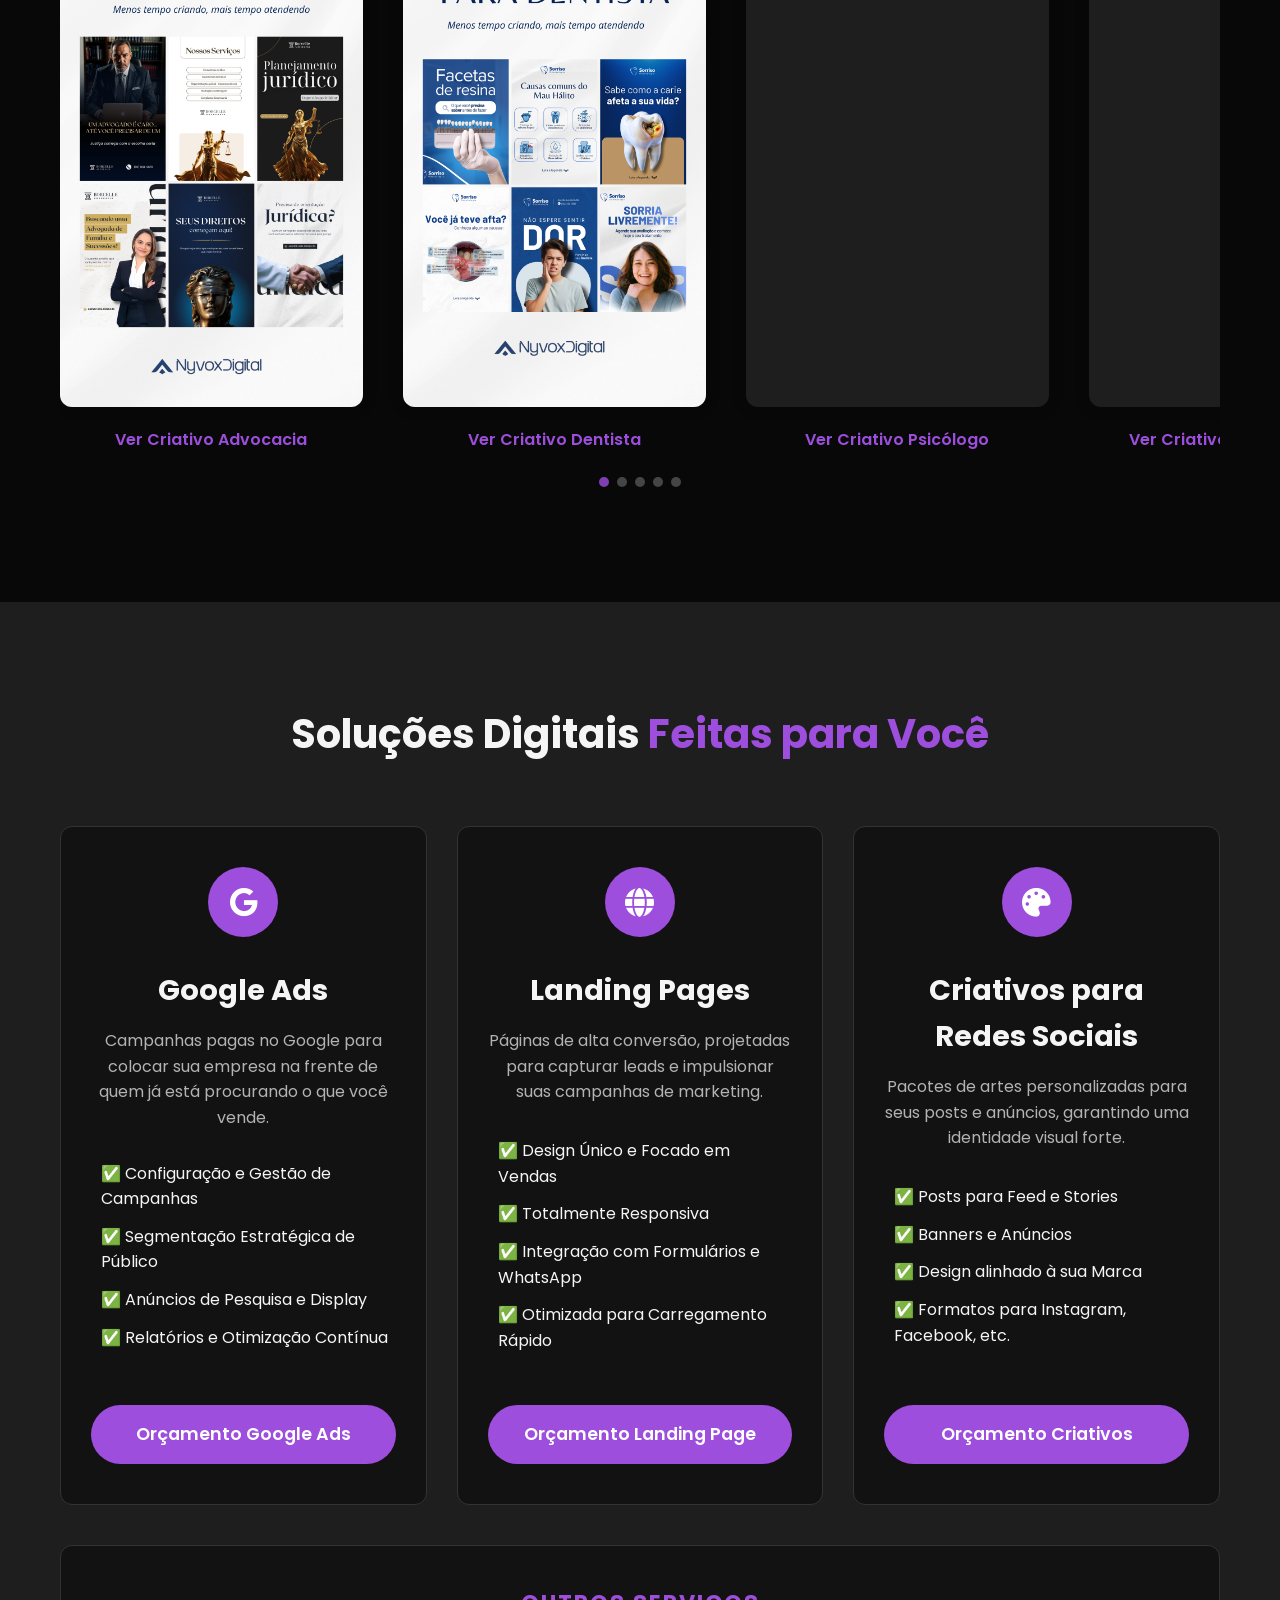
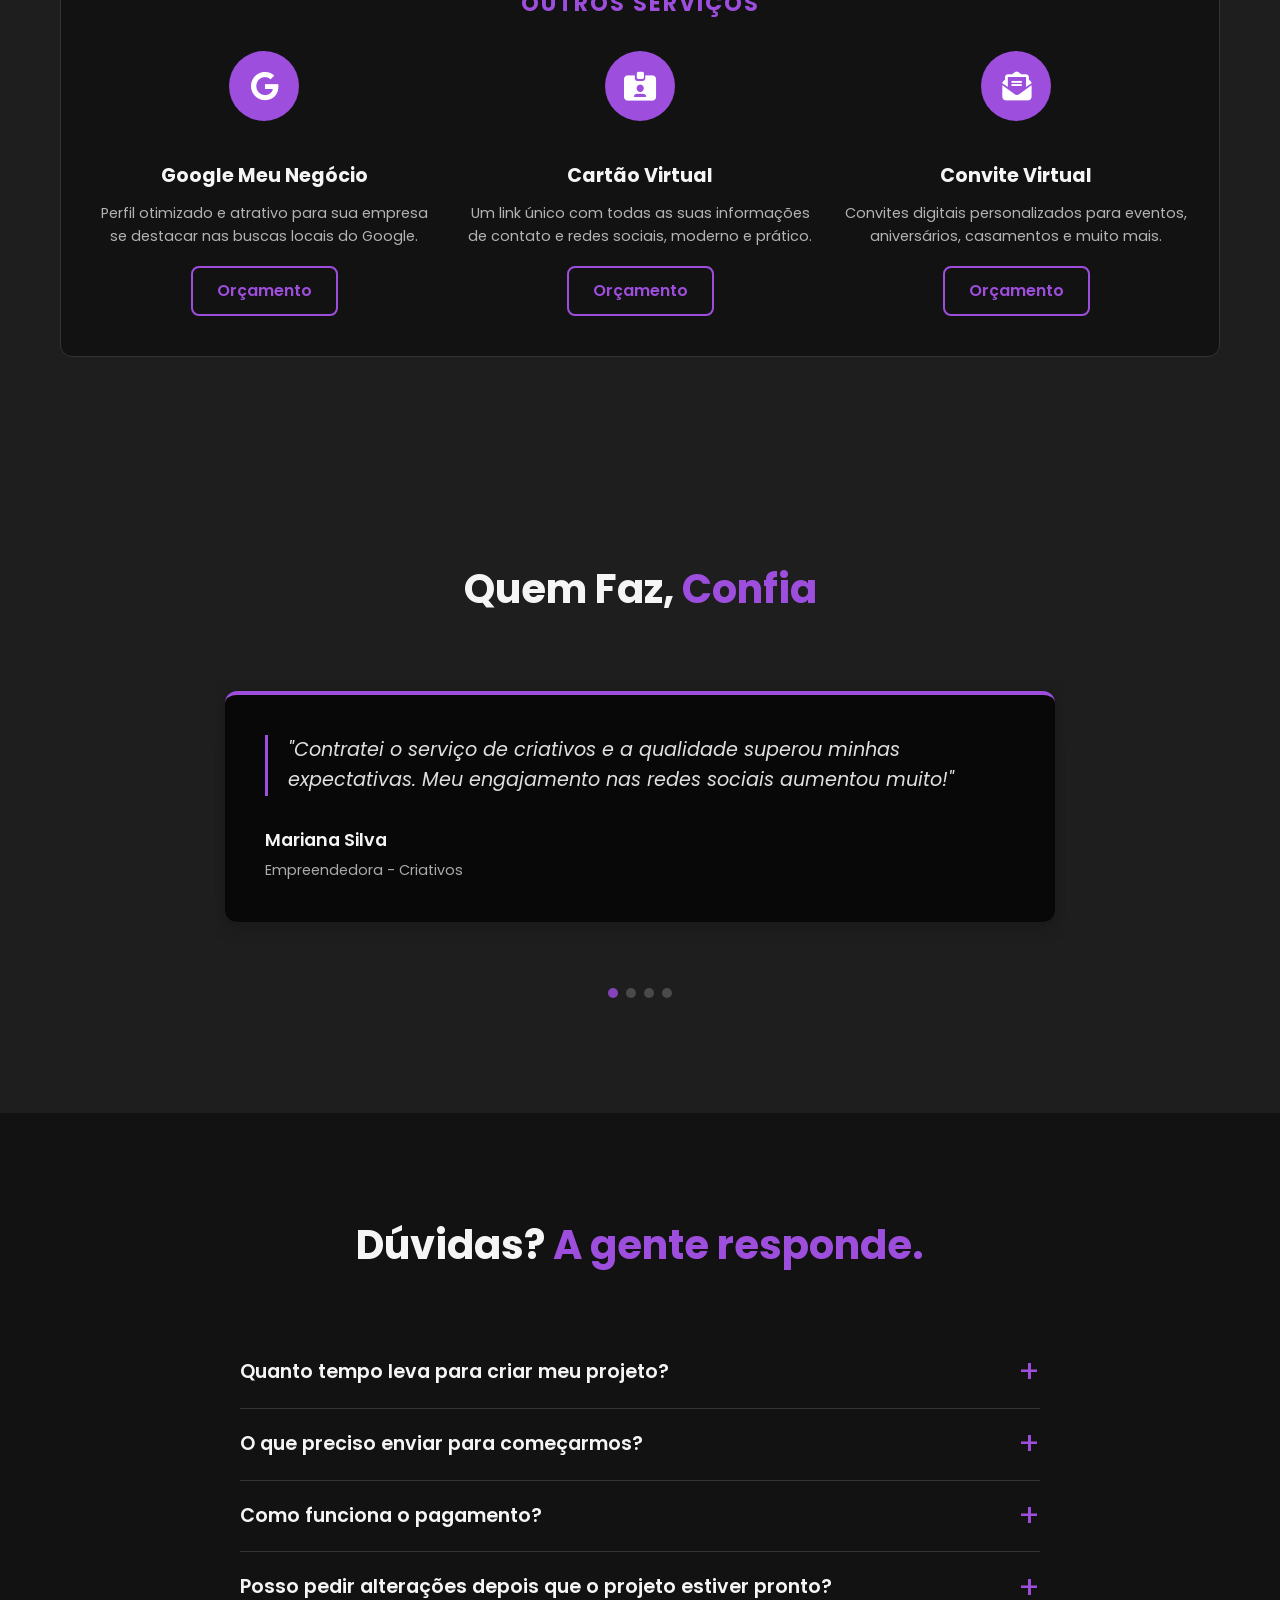
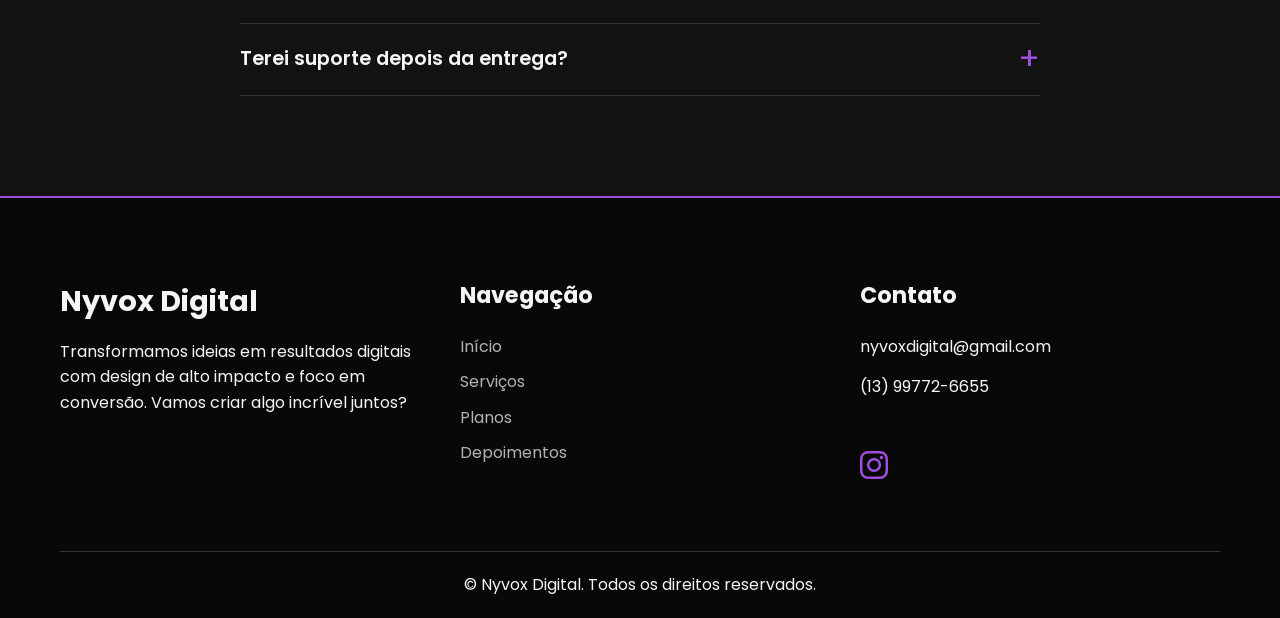
==== commit 1b76af26: "Atualiza seção de depoimentos, serviços e rodapé - Adiciona card de depoimento com player de áudio (" ====
--- a/index.html
+++ b/index.html
@@ -93,9 +93,9 @@
 
             <div class="swiper-slide">
                 <div class="portfolio-card lp-card">
-                    <img src="assets/imagens/lp5.png" alt="Landing Page Fotografia">
-                </div>
-                <a href="/lp5/" target="_blank" class="project-view-link">Ver LP Fotografia</a>
+                    <img src="assets/imagens/lp5.png" alt="Landing Page Dentista">
+                </div>
+                <a href="/lp5/" target="_blank" class="project-view-link">Ver LP Dentista</a>
             </div>
 
             <div class="swiper-slide">
@@ -114,9 +114,9 @@
 
             <div class="swiper-slide">
                 <div class="portfolio-card lp-card">
-                    <img src="assets/imagens/lp8.png" alt="Landing Page Coach">
-                </div>
-                <a href="/lp8/" target="_blank" class="project-view-link">Ver LP Coach</a>
+                    <img src="assets/imagens/lp8.png" alt="Landing Page Chaveiro">
+                </div>
+                <a href="/lp8/" target="_blank" class="project-view-link">Ver LP Chaveiro</a>
             </div>
 
         </div>
@@ -146,10 +146,10 @@
                 <a href="/dentista/" target="_blank" class="project-view-link">Ver Criativo Dentista</a>
             </div>
 
-            <!-- Card 3: Beleza -->
-            <div class="swiper-slide">
-                <div class="portfolio-card story-card"><img src="https://placehold.co/600x1067/1e1e1e/9D4EDD?text=Beleza" alt="Criativos para Beleza"></div>
-                <a href="/beleza/" target="_blank" class="project-view-link">Ver Criativo Beleza</a>
+            <!-- Card 3: Psicólogo -->
+            <div class="swiper-slide">
+                <div class="portfolio-card story-card"><img src="https://placehold.co/600x1067/1e1e1e/9D4EDD?text=Psic%C3%B3logo" alt="Criativos para Psicólogo"></div>
+                <a href="/psicologo/" target="_blank" class="project-view-link">Ver Criativo Psicólogo</a>
             </div>
 
             <!-- Card 4: Contabilidade -->
@@ -284,6 +284,15 @@
                                 <p class="testimonial-author">Juliana Alves <span>Consultora - Cartão Virtual</span></p>
                             </div>
                         </div>
+                        <div class="swiper-slide">
+                            <div class="testimonial-card">
+                                <audio class="testimonial-audio" controls>
+                                    <source src="assets/depoimento.m4a" type="audio/mp4">
+                                    Seu navegador não suporta o player de áudio.
+                                </audio>
+                                <p class="testimonial-author">Murilo Gonçalves <span>Edição de Vídeo - Landing Page</span></p>
+                            </div>
+                        </div>
                     </div>
                     <div class="swiper-pagination"></div>
                 </div>
@@ -356,12 +365,6 @@
     <a href="https://www.instagram.com/nyvox.digital" target="_blank" aria-label="Instagram">
         <i class="fab fa-instagram"></i>
     </a>
-    <a href="https://www.behance.net/seuusuario" target="_blank" aria-label="Behance">
-        <i class="fab fa-behance"></i>
-    </a>
-    <a href="https://github.com/nyvoxdigital" target="_blank" aria-label="GitHub">
-        <i class="fab fa-github"></i>
-    </a>
 </div>
                 </div>
             </div>
--- a/style.css
+++ b/style.css
@@ -150,7 +150,8 @@
 .portfolio-card { width: 100%; background-color: var(--card-background); border-radius: 12px; overflow: hidden; transition: transform 0.3s ease; box-shadow: 0 0 15px rgba(0,0,0,0.2); }
 .portfolio-card img { width: 100%; height: auto; display: block; aspect-ratio: 4 / 5; object-fit: cover; }
 .portfolio-card.story-card img { aspect-ratio: 9 / 16; }
-.portfolio-card.lp-card img { aspect-ratio: 2 / 3; }
+.portfolio-card.lp-card { background-color: transparent; }
+.portfolio-card.lp-card img { aspect-ratio: unset; height: auto; object-fit: unset; }
 .swiper-pagination-bullet { background: var(--swiper-pagination-bullet-inactive-color); width: 10px; height: 10px; opacity: 0.8; }
 .swiper-pagination-bullet-active { background: var(--swiper-theme-color); }
 
@@ -269,9 +270,9 @@
 .testimonial-carousel .swiper-slide { display: flex; justify-content: center; align-items: center; padding: 10px; }
 .testimonial-card { background-color: #080808; padding: 40px; border-radius: 12px; border-top: 4px solid var(--primary-color); width: 100%; box-shadow: 0 5px 20px rgba(0, 0, 0, 0.2); text-align: left; }
 .testimonial-card blockquote { font-size: 1.2rem; font-style: italic; color: #e0e0e0; line-height: 1.6; border-left: 3px solid var(--primary-color); padding-left: 20px; margin-bottom: 30px; position: relative; }
-.testimonial-card blockquote::before { content: '“'; font-family: Georgia, serif; font-size: 4rem; color: var(--primary-color); opacity: 0.2; position: absolute; left: -15px; top: -15px; }
 .testimonial-author { font-weight: 600; font-size: 1.1rem; color: var(--text-color); }
 .testimonial-author span { display: block; font-weight: 400; font-size: 0.9rem; color: #aaa; margin-top: 5px; }
+.testimonial-audio { width: 100%; margin-bottom: 30px; border-radius: 8px; filter: invert(1) hue-rotate(180deg); }
 
 /* --- SEÇÃO DE FAQ --- */
 #faq { background-color: var(--background-color); }
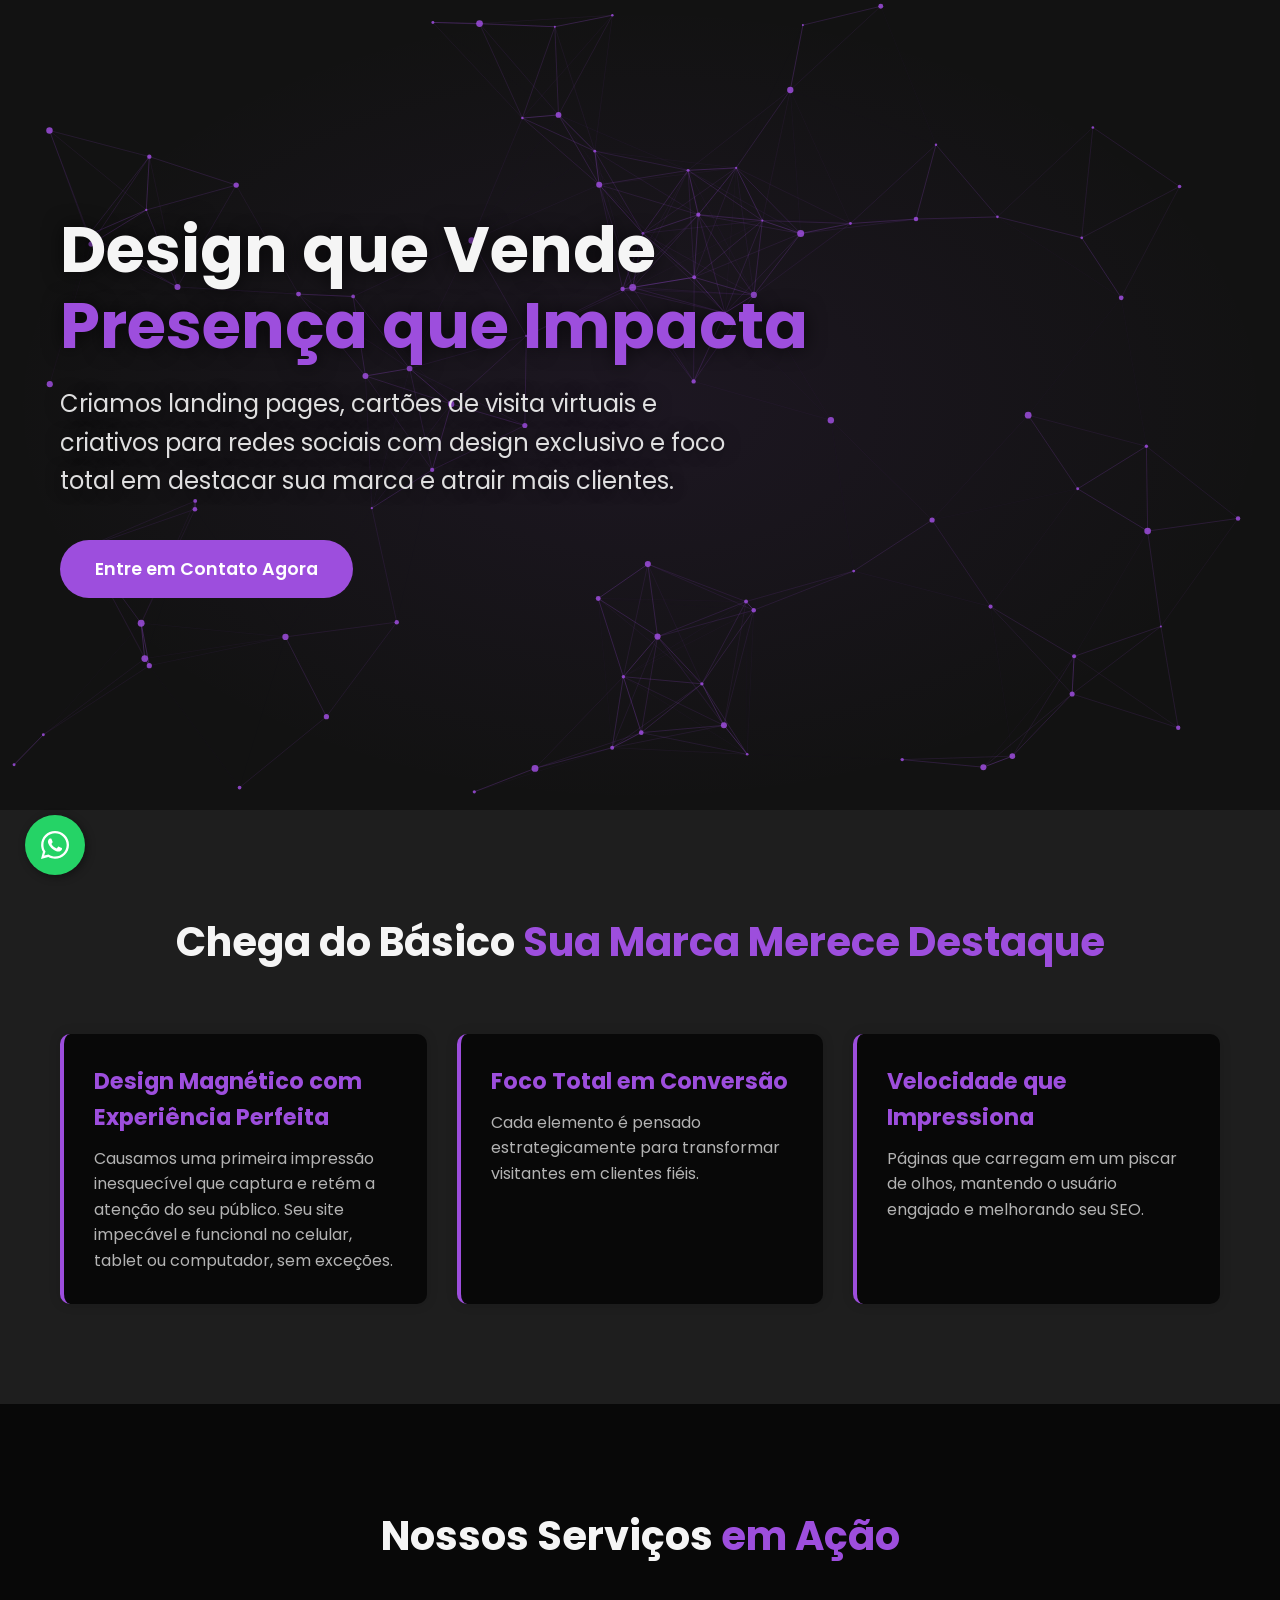
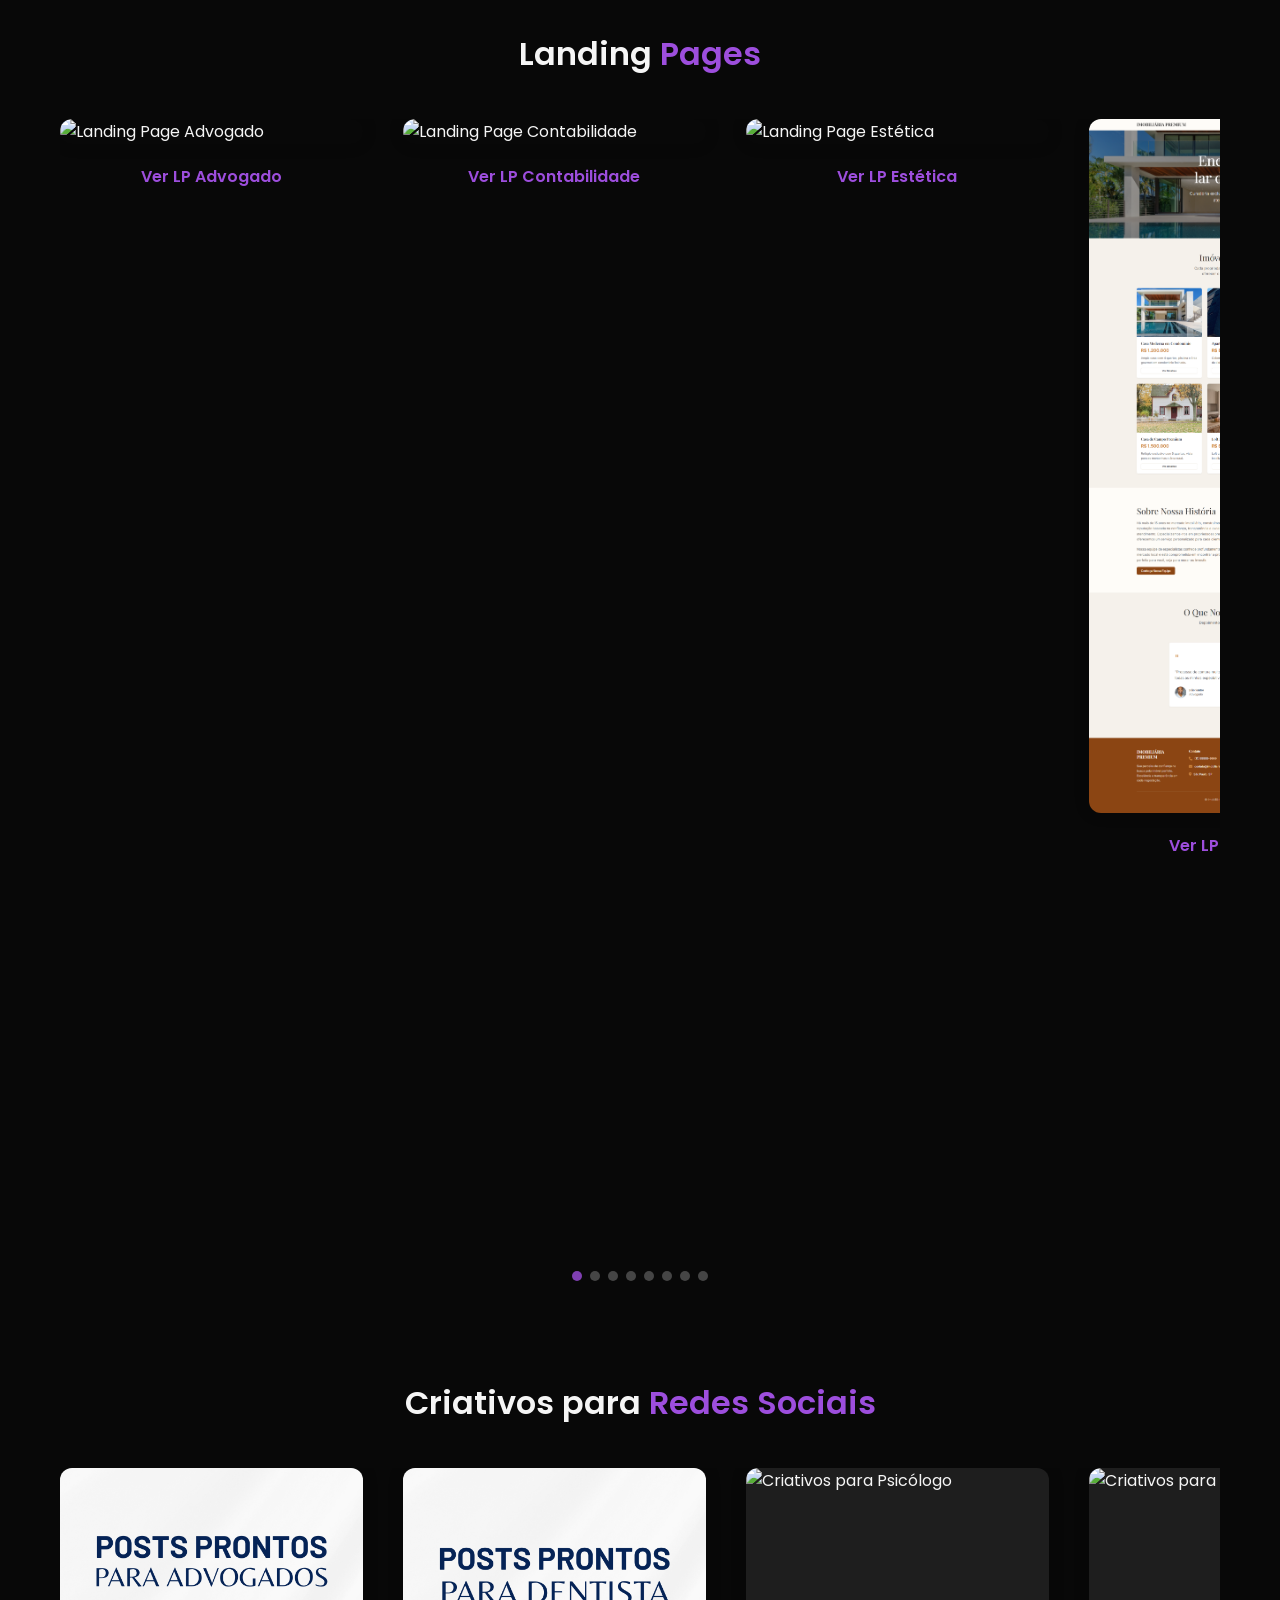
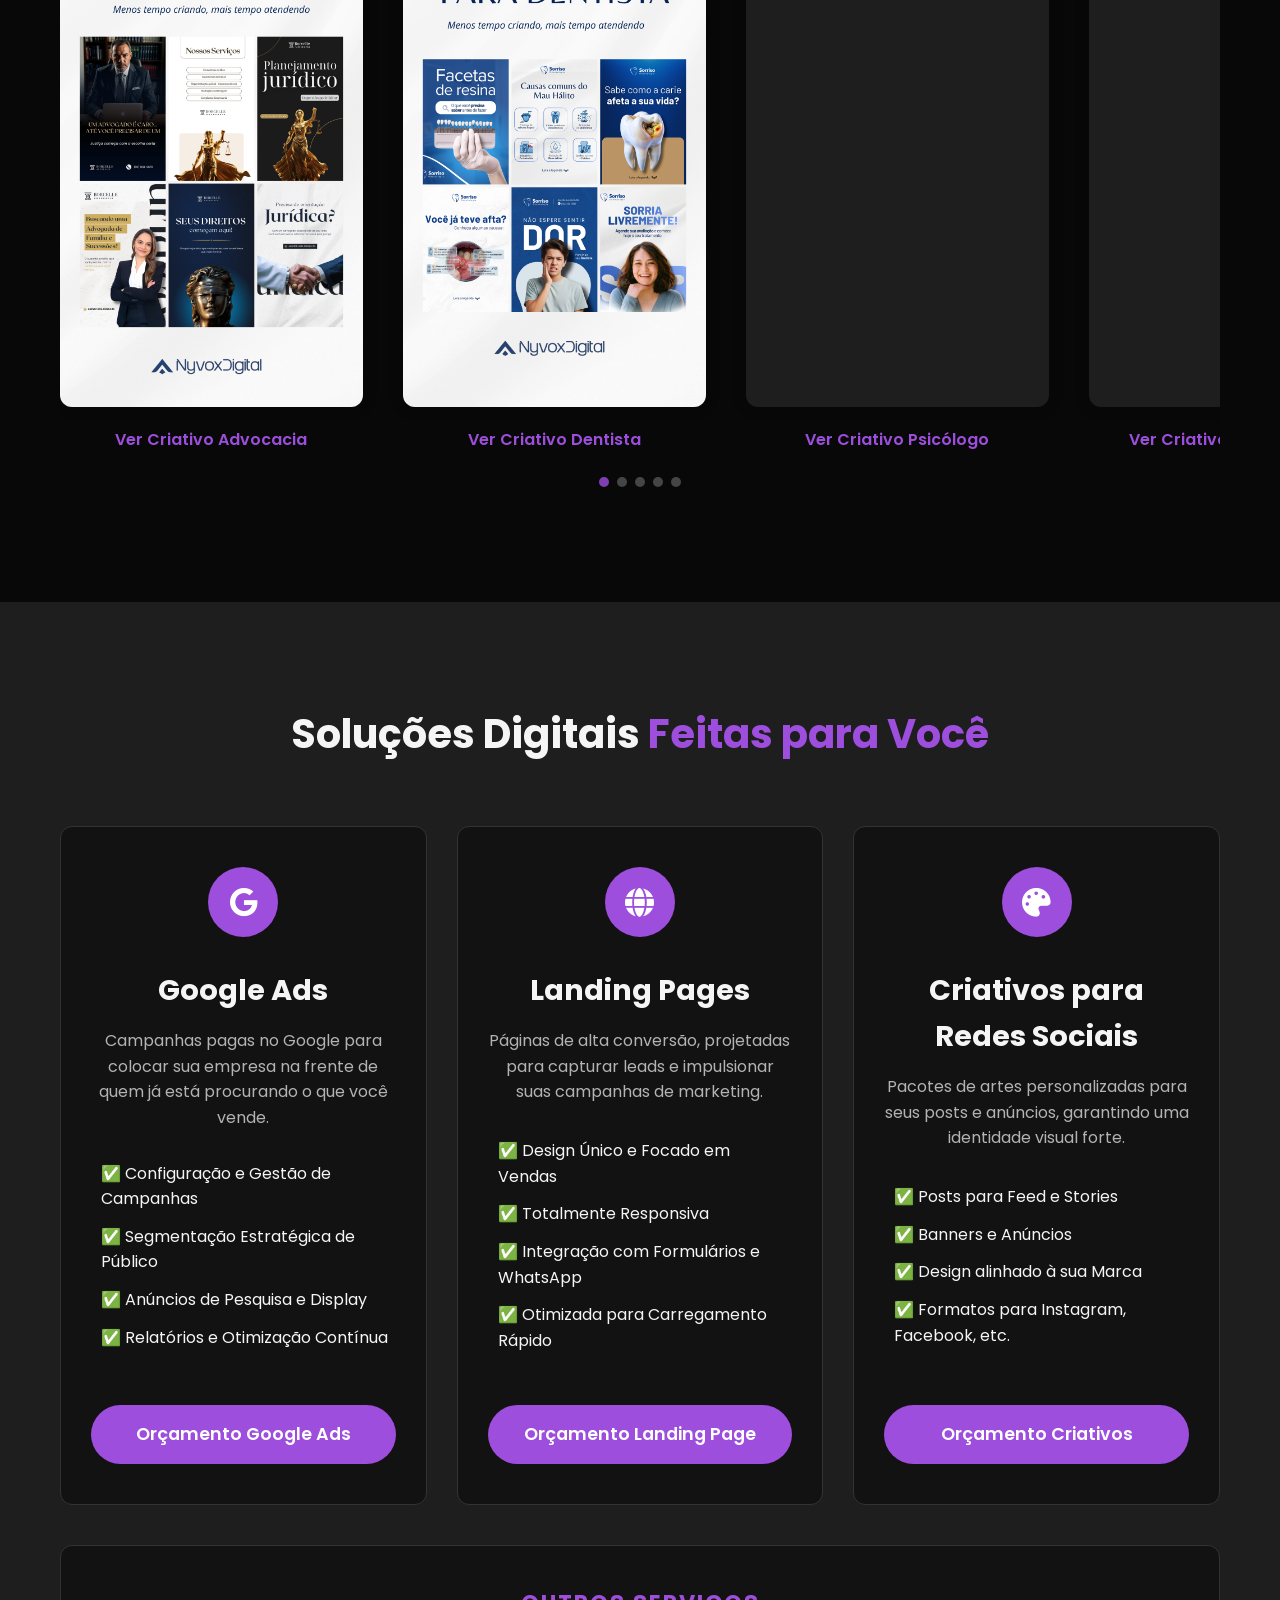
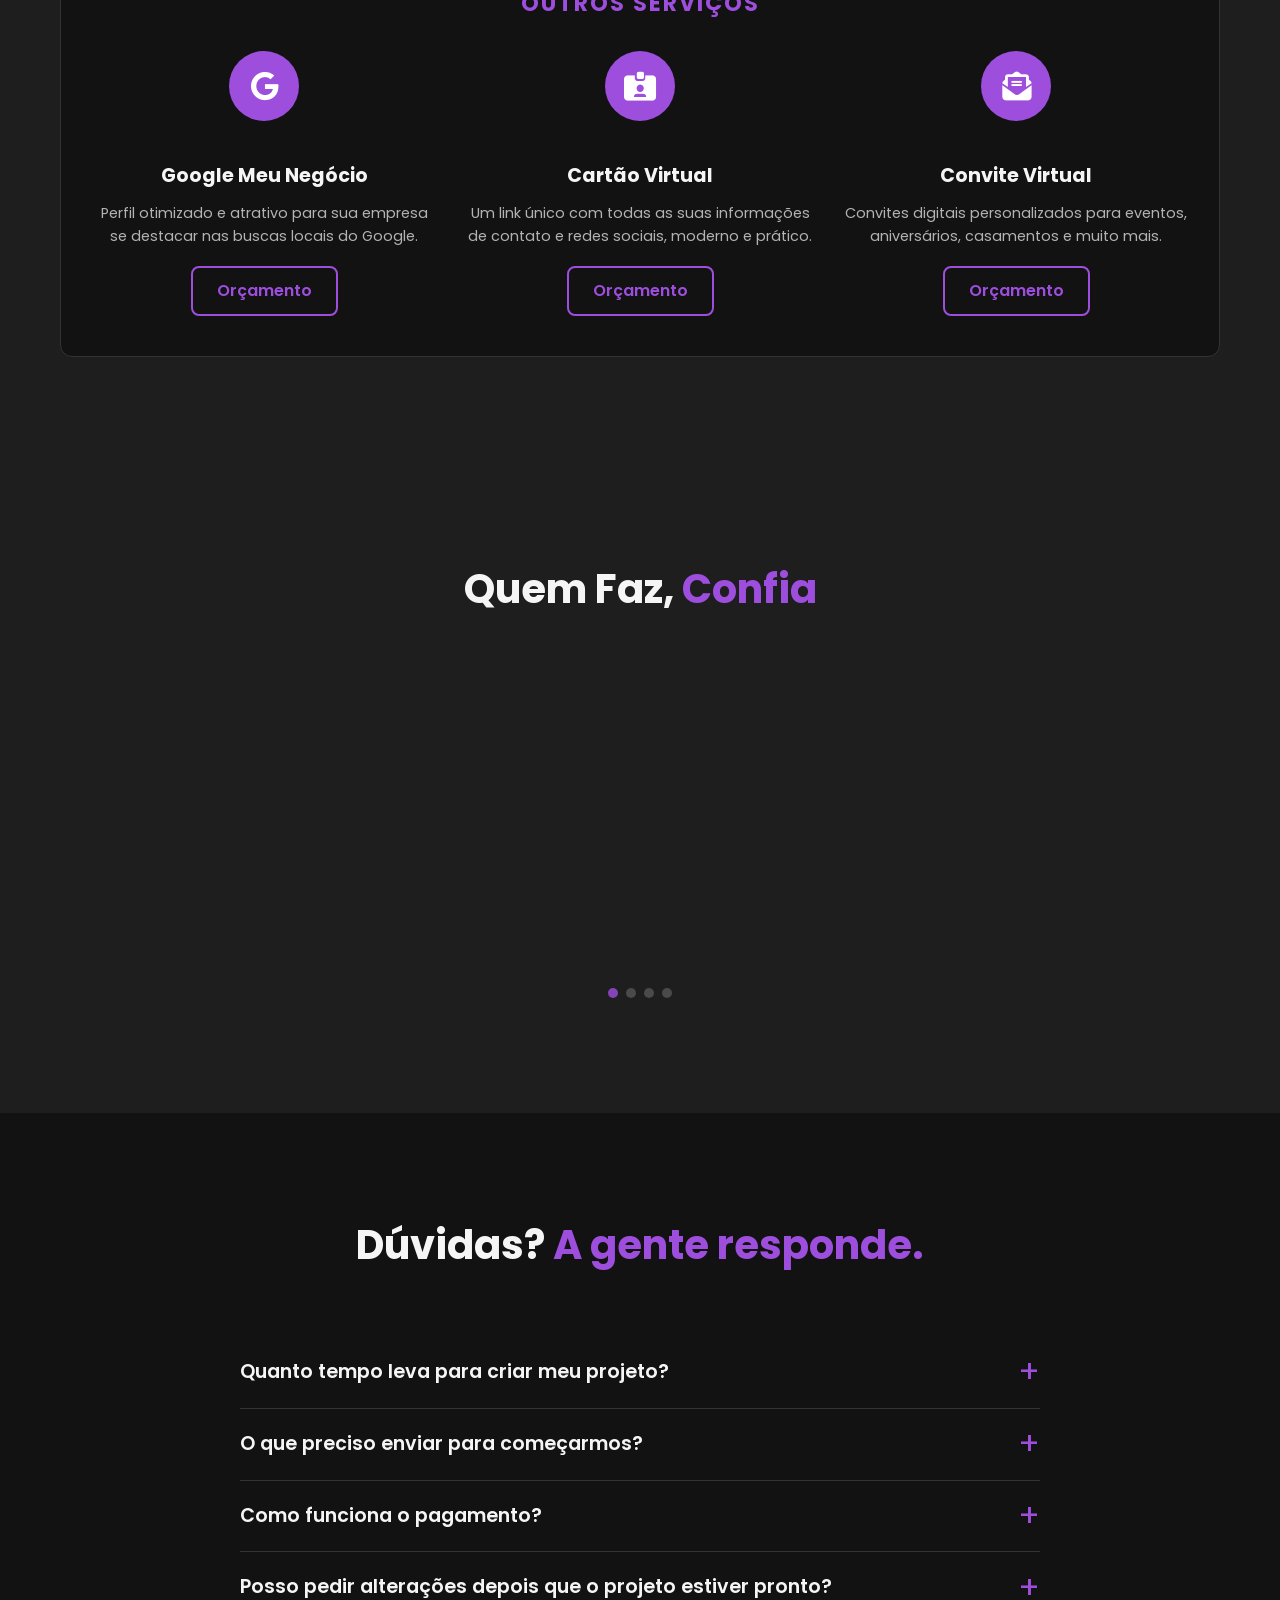
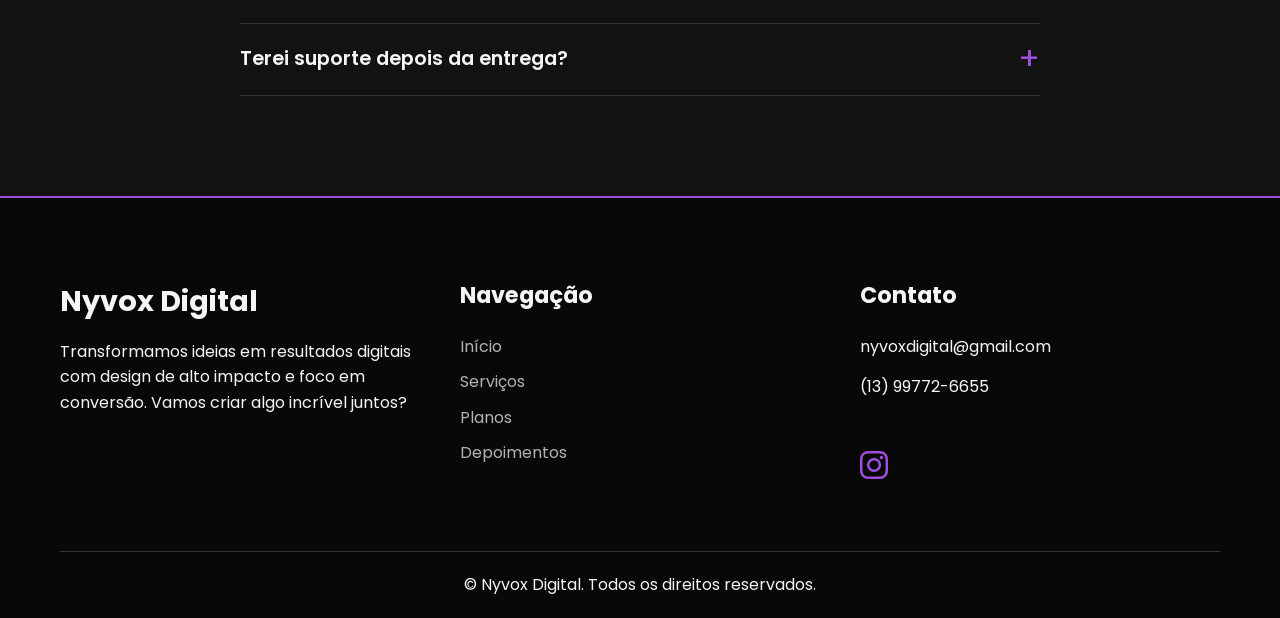
==== commit 5575a437: "Corrige exibição do player de áudio no mobile Co-Authored-By: Claude Sonnet 4.6 <noreply@anthropic.c" ====
--- a/index.html
+++ b/index.html
@@ -286,7 +286,7 @@
                         </div>
                         <div class="swiper-slide">
                             <div class="testimonial-card">
-                                <audio class="testimonial-audio" controls>
+                                <audio class="testimonial-audio" controls preload="metadata">
                                     <source src="assets/depoimento.m4a" type="audio/mp4">
                                     Seu navegador não suporta o player de áudio.
                                 </audio>
--- a/style.css
+++ b/style.css
@@ -272,7 +272,7 @@
 .testimonial-card blockquote { font-size: 1.2rem; font-style: italic; color: #e0e0e0; line-height: 1.6; border-left: 3px solid var(--primary-color); padding-left: 20px; margin-bottom: 30px; position: relative; }
 .testimonial-author { font-weight: 600; font-size: 1.1rem; color: var(--text-color); }
 .testimonial-author span { display: block; font-weight: 400; font-size: 0.9rem; color: #aaa; margin-top: 5px; }
-.testimonial-audio { width: 100%; margin-bottom: 30px; border-radius: 8px; filter: invert(1) hue-rotate(180deg); }
+.testimonial-audio { display: block; width: 100%; min-height: 54px; margin-bottom: 30px; border-radius: 8px; filter: invert(1) hue-rotate(180deg); -webkit-appearance: none; appearance: none; }
 
 /* --- SEÇÃO DE FAQ --- */
 #faq { background-color: var(--background-color); }
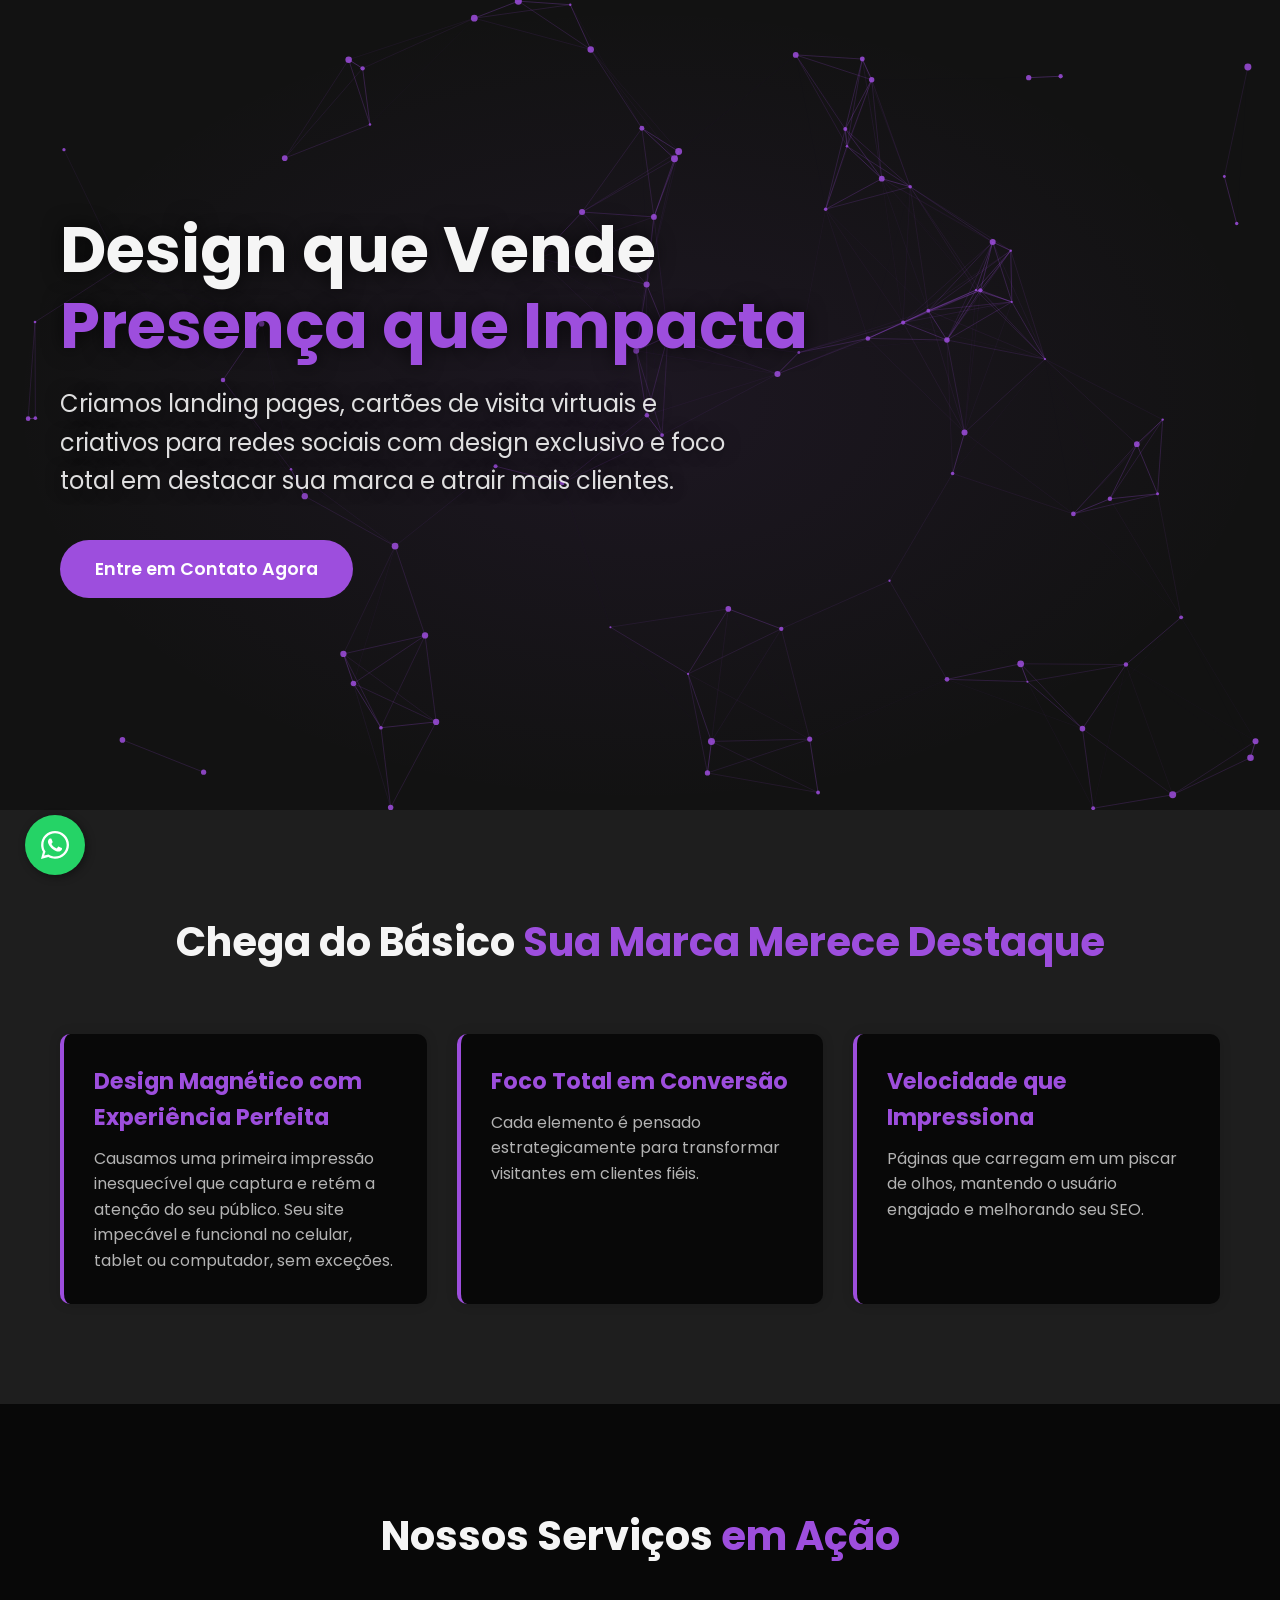
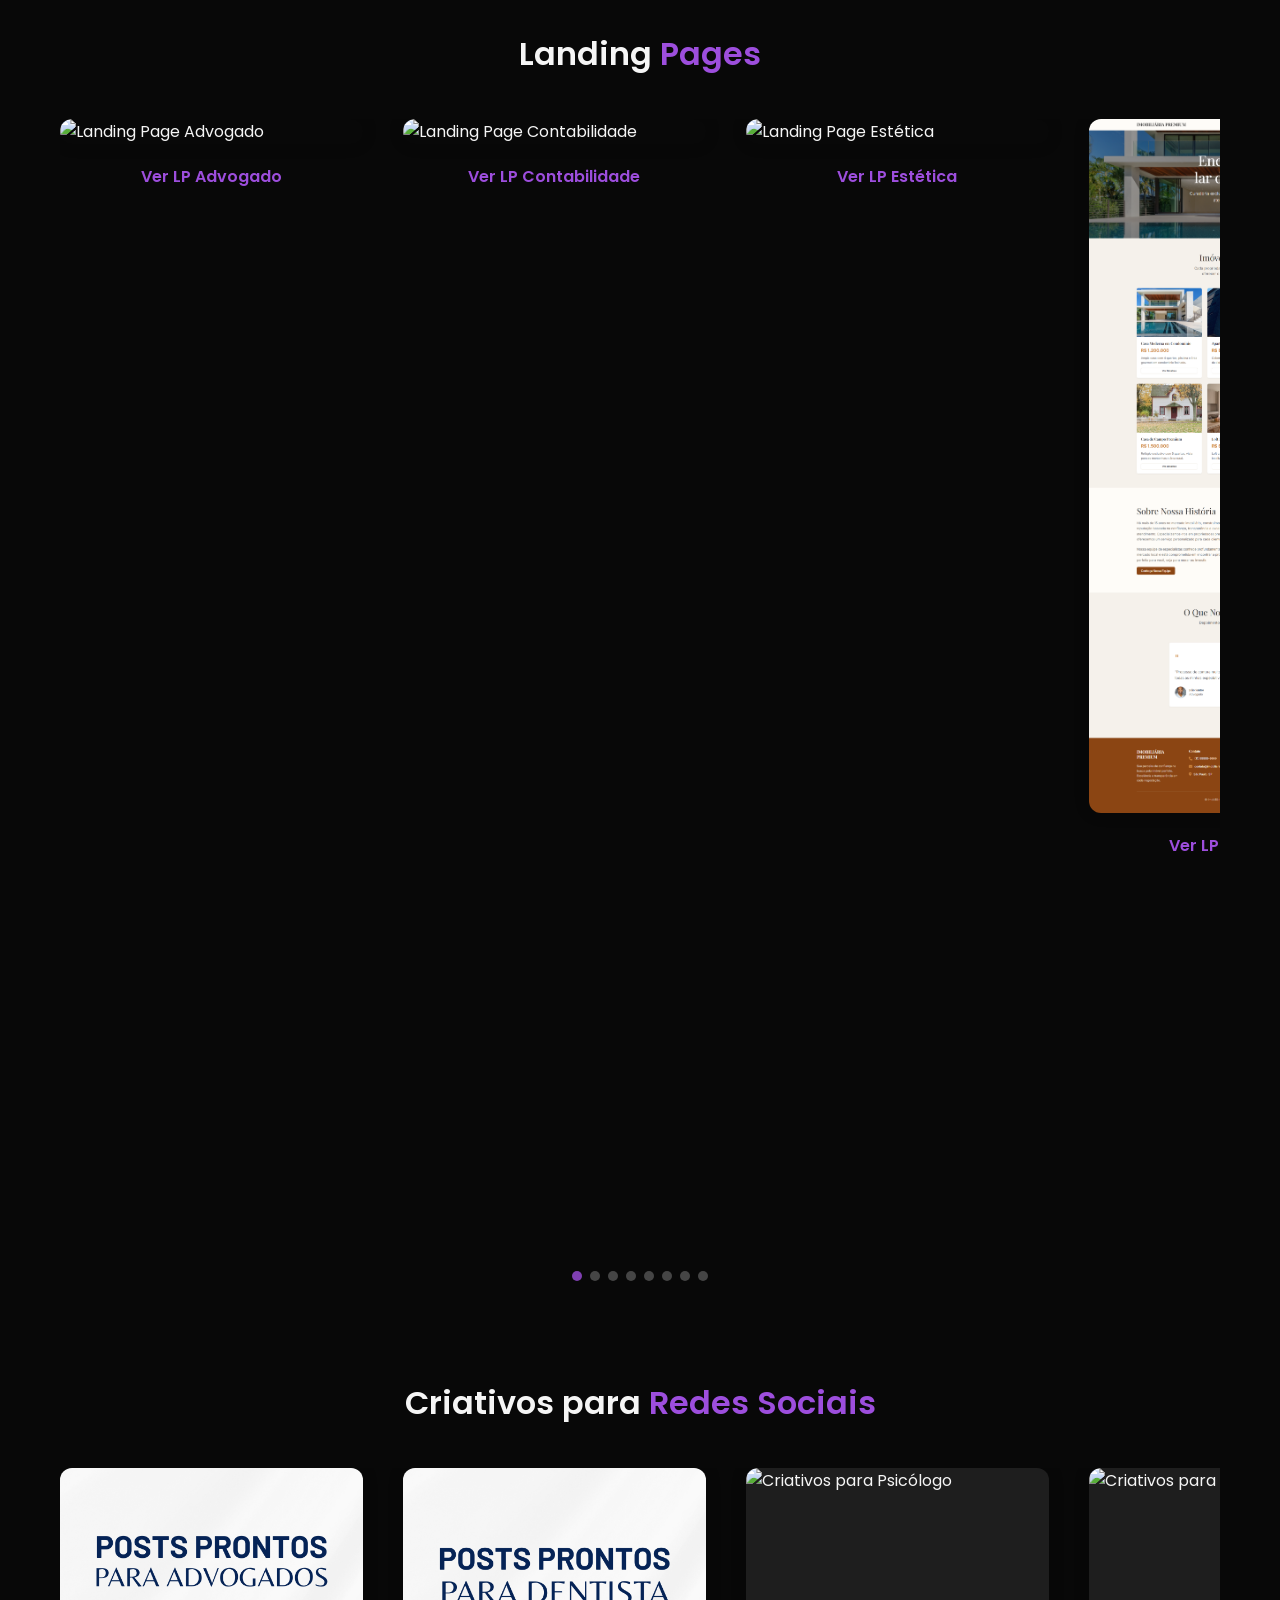
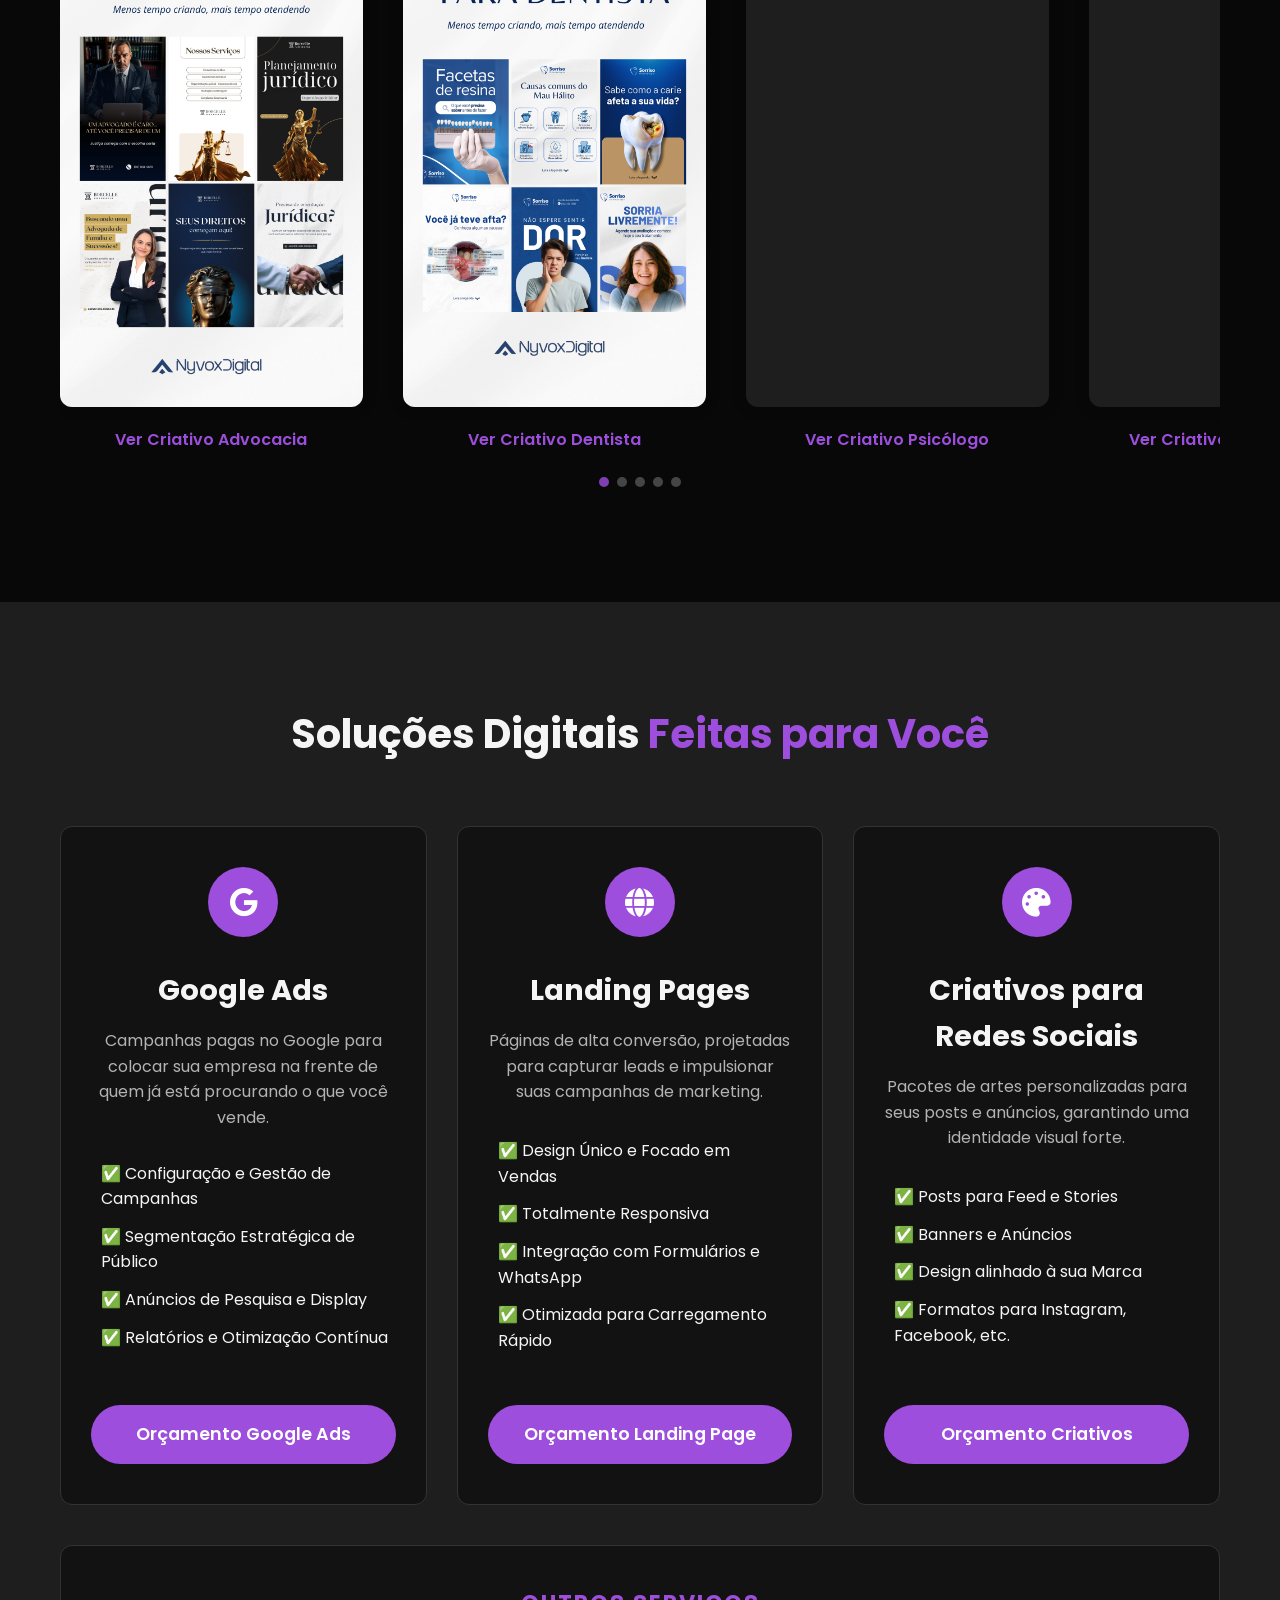
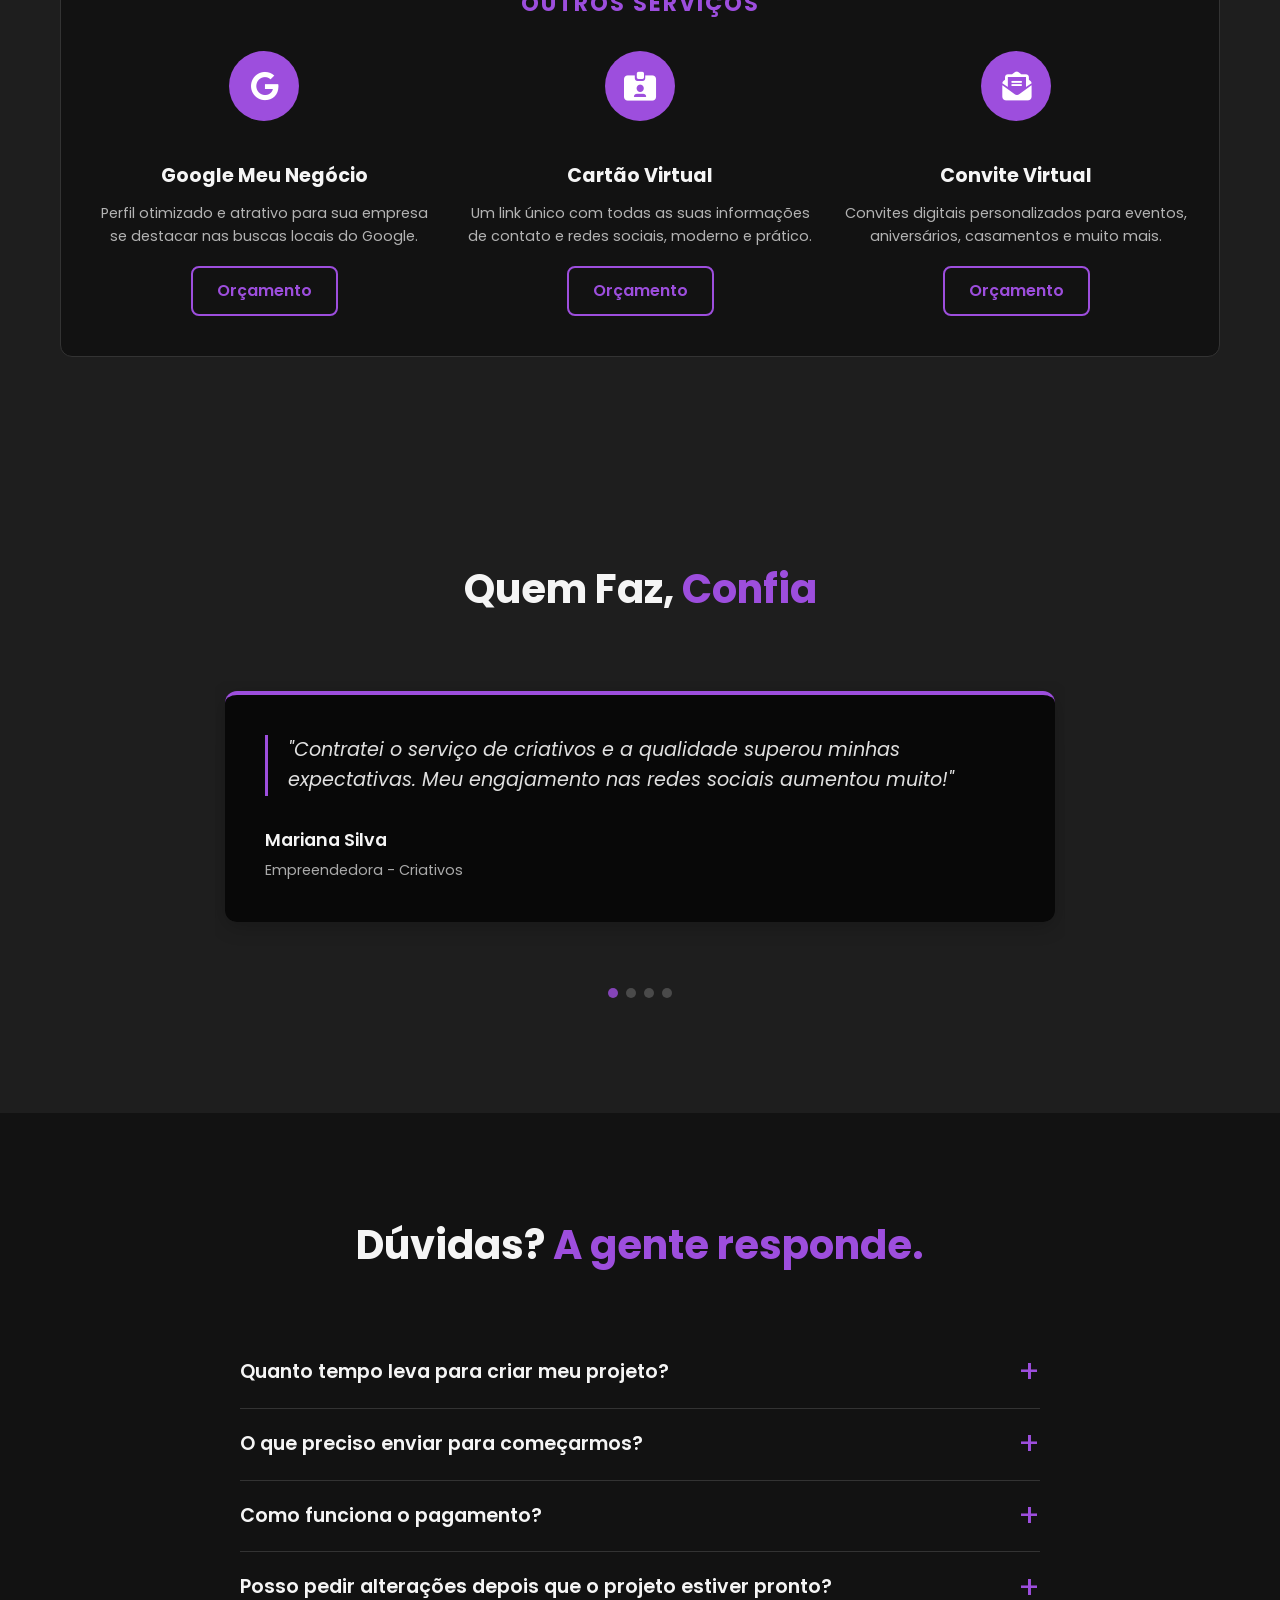
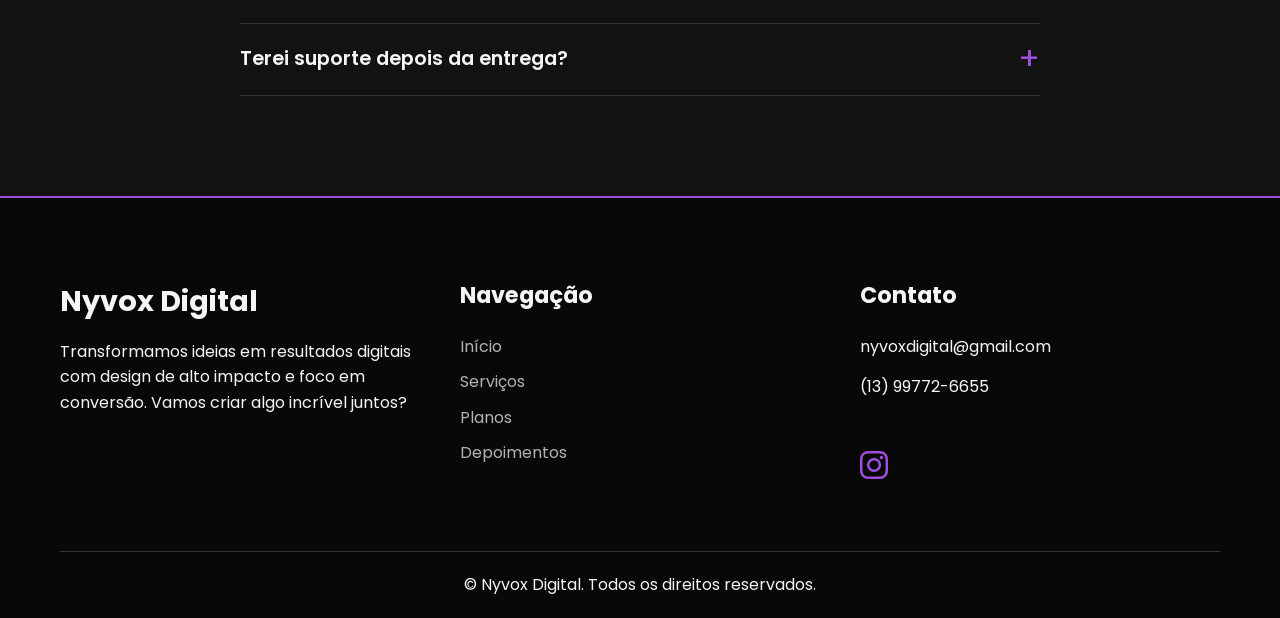
==== commit 75e7129f: "Corrige player de áudio no iOS e adiciona frase indicativa Co-Authored-By: Claude Sonnet 4.6 <norepl" ====
--- a/index.html
+++ b/index.html
@@ -286,11 +286,15 @@
                         </div>
                         <div class="swiper-slide">
                             <div class="testimonial-card">
+                                <p class="audio-label"><i class="fas fa-headphones"></i> Ouça o depoimento</p>
                                 <audio class="testimonial-audio" controls preload="metadata">
                                     <source src="assets/depoimento.m4a" type="audio/mp4">
                                     Seu navegador não suporta o player de áudio.
                                 </audio>
-                                <p class="testimonial-author">Murilo Gonçalves <span>Edição de Vídeo - Landing Page</span></p>
+                                <p class="testimonial-author">Murilo Gonçalves <span>Edição de Vídeo - Landing Page
+
+                                    
+                                </span></p>
                             </div>
                         </div>
                     </div>
--- a/style.css
+++ b/style.css
@@ -272,7 +272,9 @@
 .testimonial-card blockquote { font-size: 1.2rem; font-style: italic; color: #e0e0e0; line-height: 1.6; border-left: 3px solid var(--primary-color); padding-left: 20px; margin-bottom: 30px; position: relative; }
 .testimonial-author { font-weight: 600; font-size: 1.1rem; color: var(--text-color); }
 .testimonial-author span { display: block; font-weight: 400; font-size: 0.9rem; color: #aaa; margin-top: 5px; }
-.testimonial-audio { display: block; width: 100%; min-height: 54px; margin-bottom: 30px; border-radius: 8px; filter: invert(1) hue-rotate(180deg); -webkit-appearance: none; appearance: none; }
+.audio-label { font-size: 0.95rem; color: var(--primary-color); font-weight: 600; margin-bottom: 12px; letter-spacing: 0.5px; }
+.audio-label i { margin-right: 6px; }
+.testimonial-audio { display: block; width: 100%; min-height: 54px; margin-bottom: 30px; border-radius: 8px; }
 
 /* --- SEÇÃO DE FAQ --- */
 #faq { background-color: var(--background-color); }
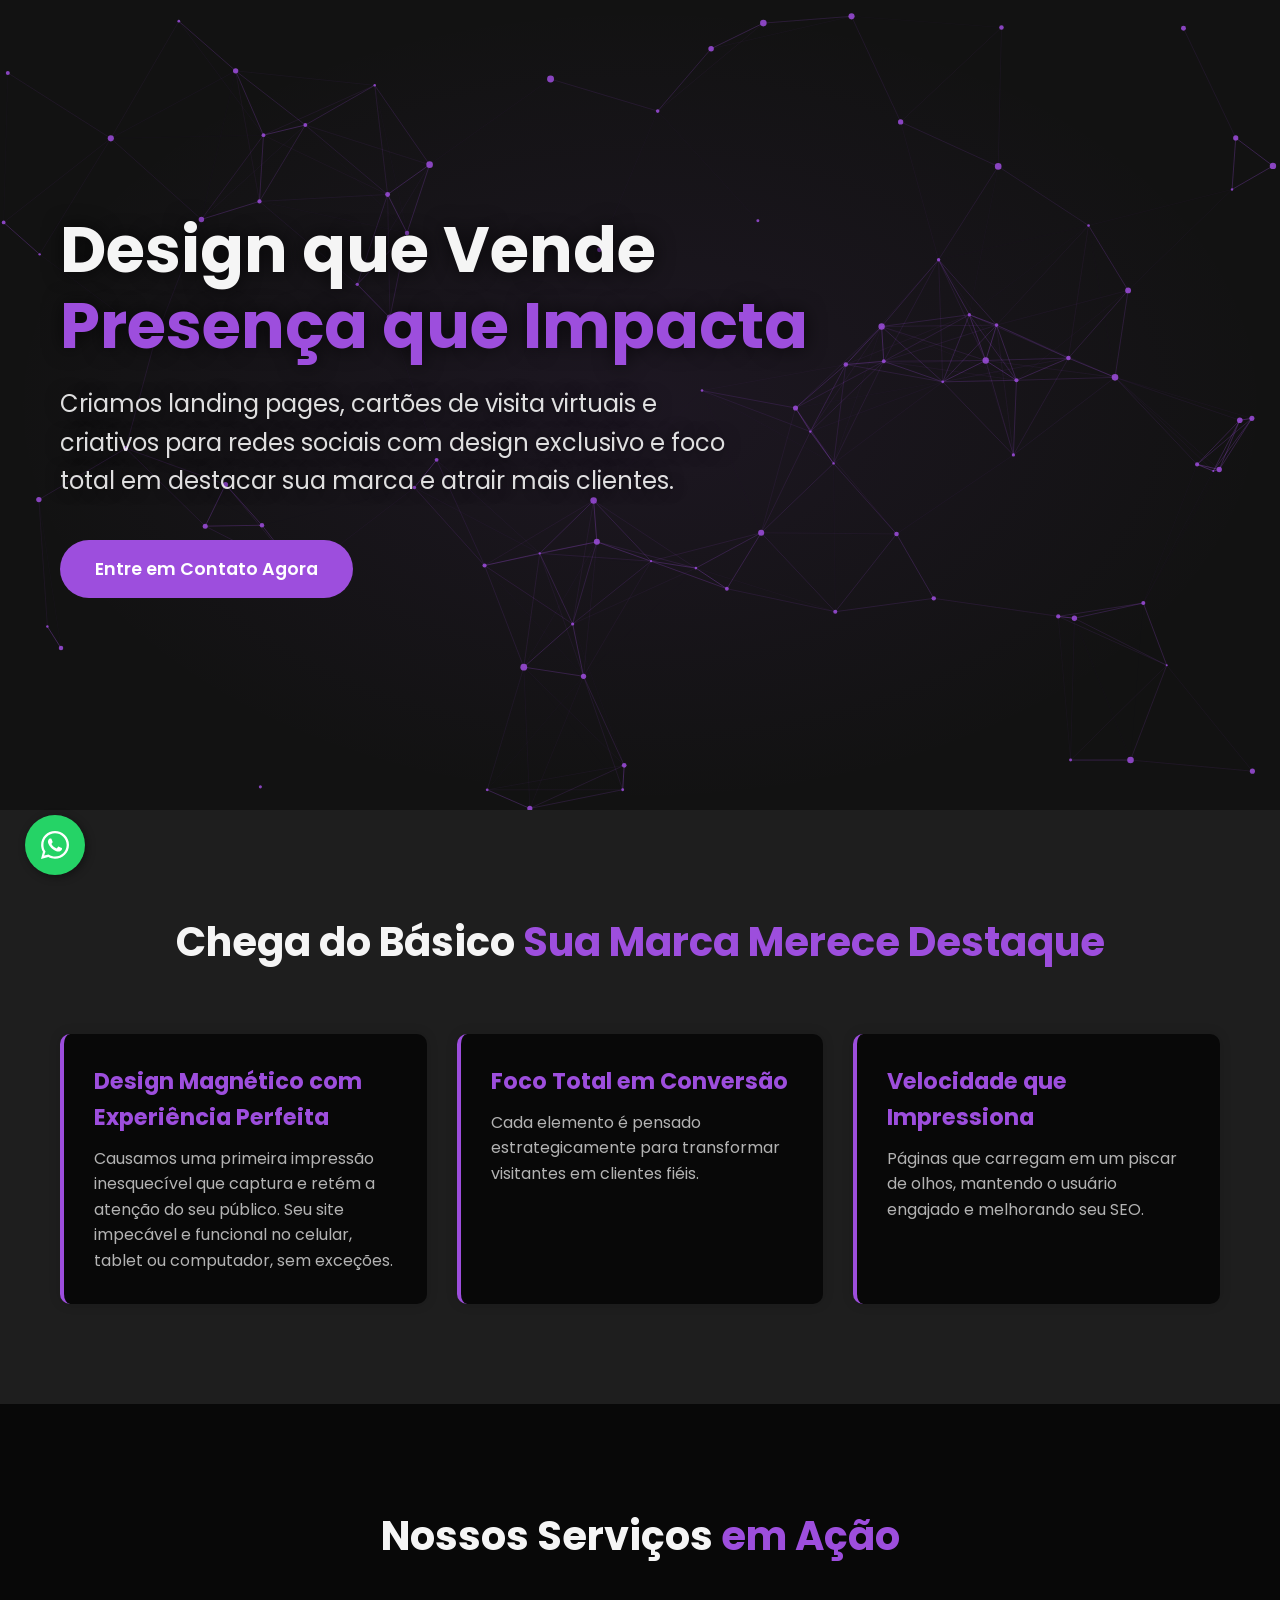
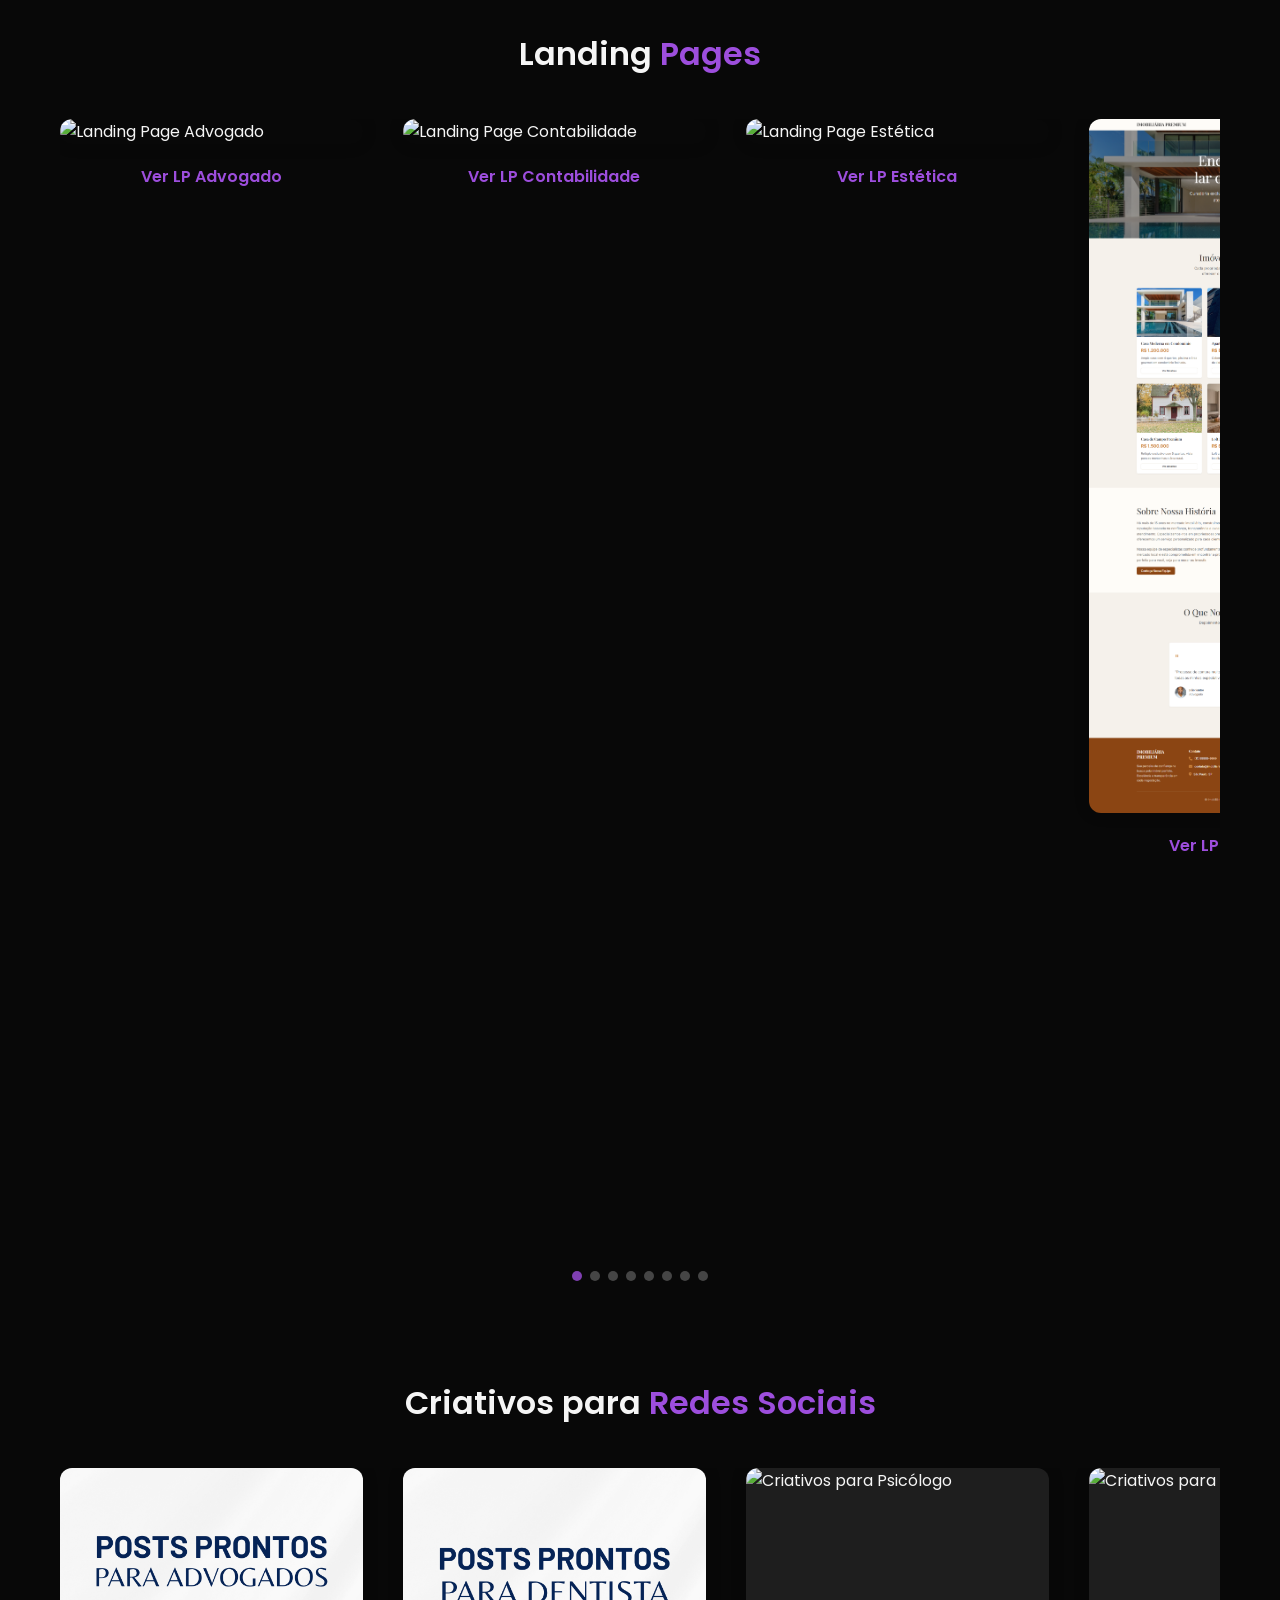
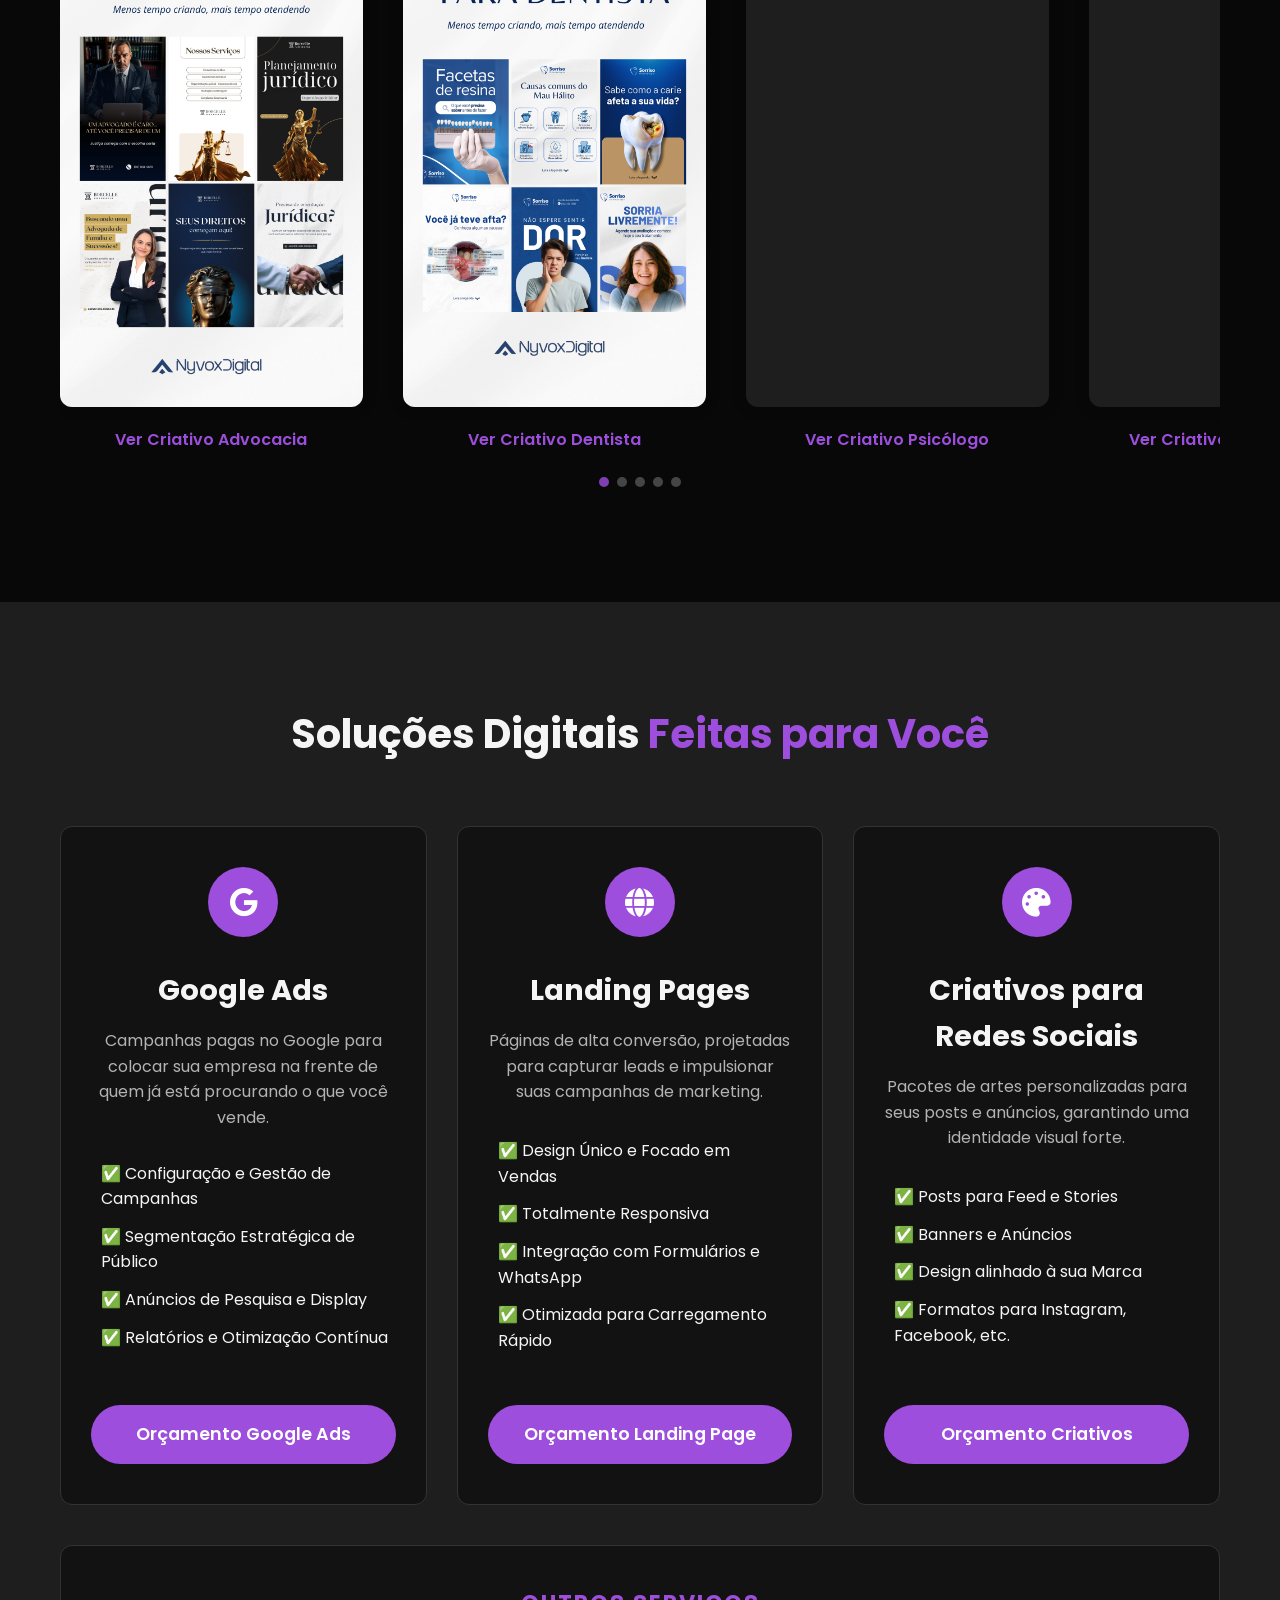
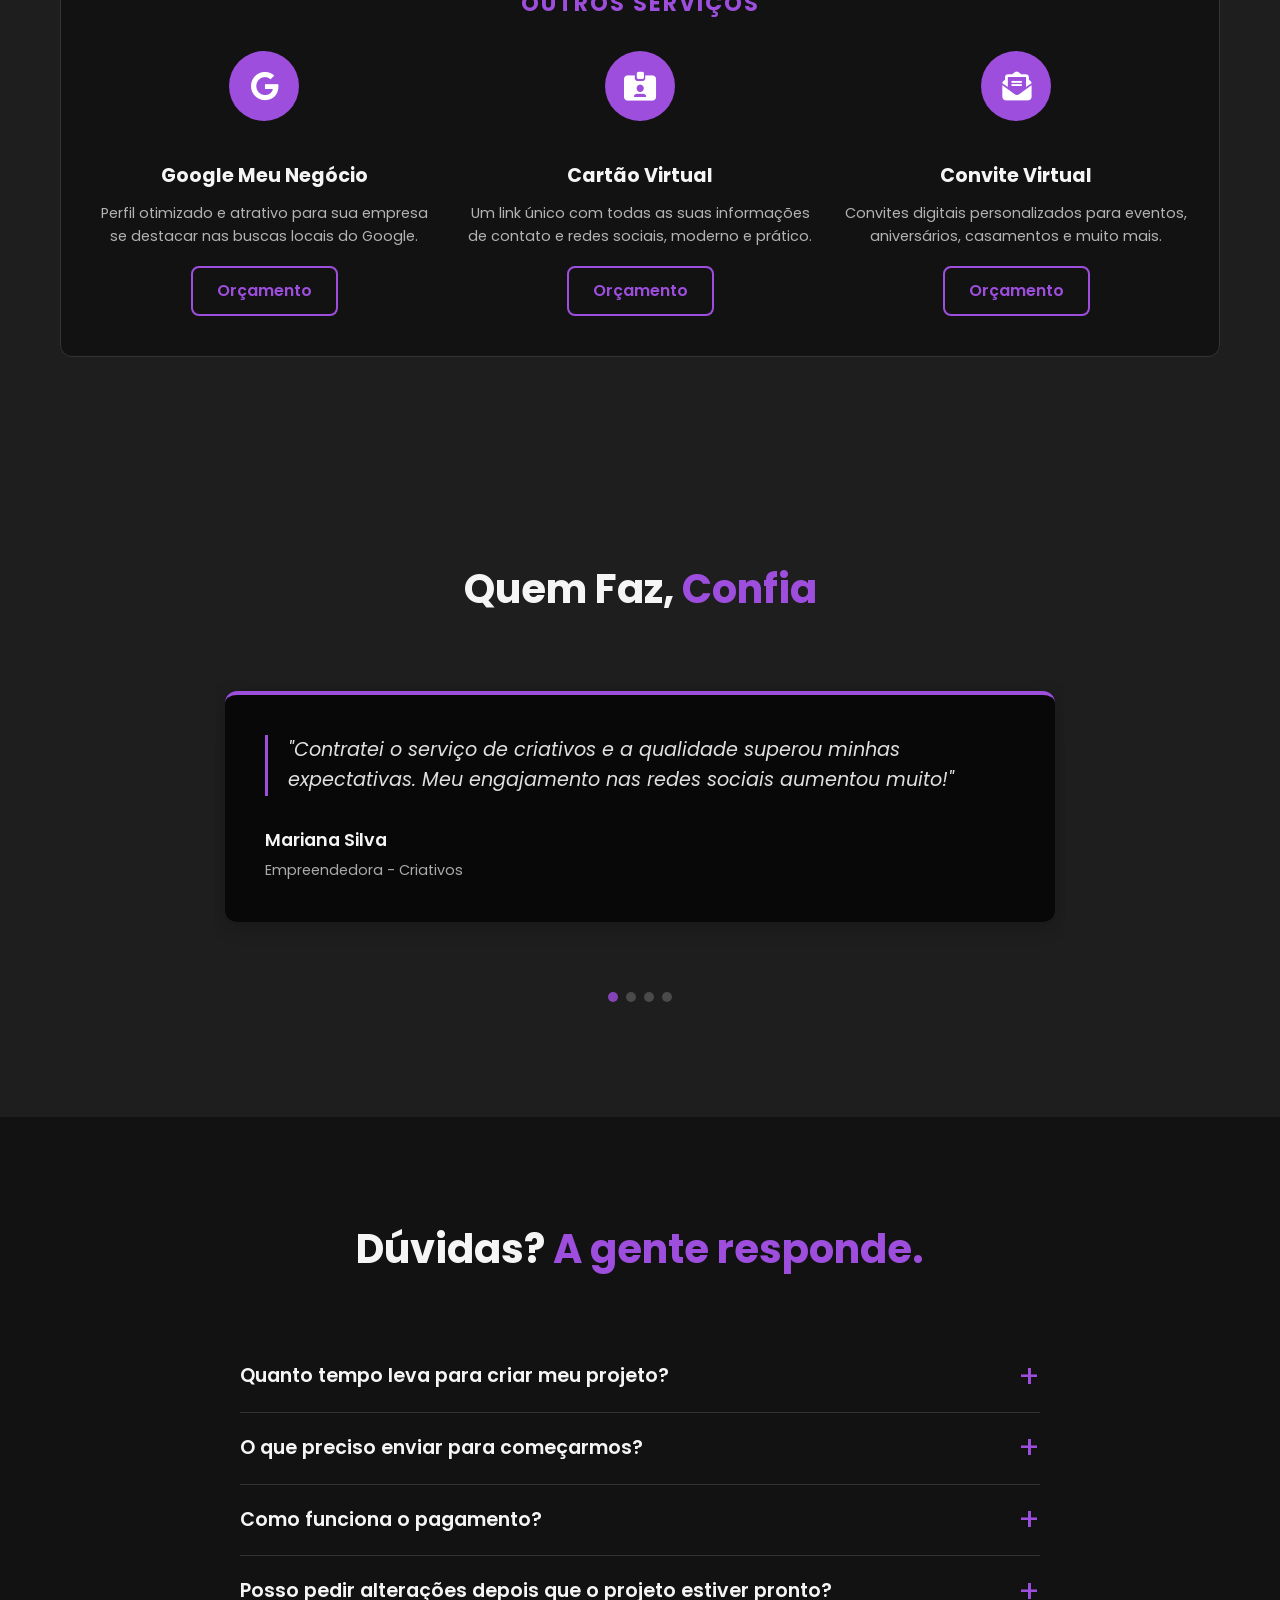
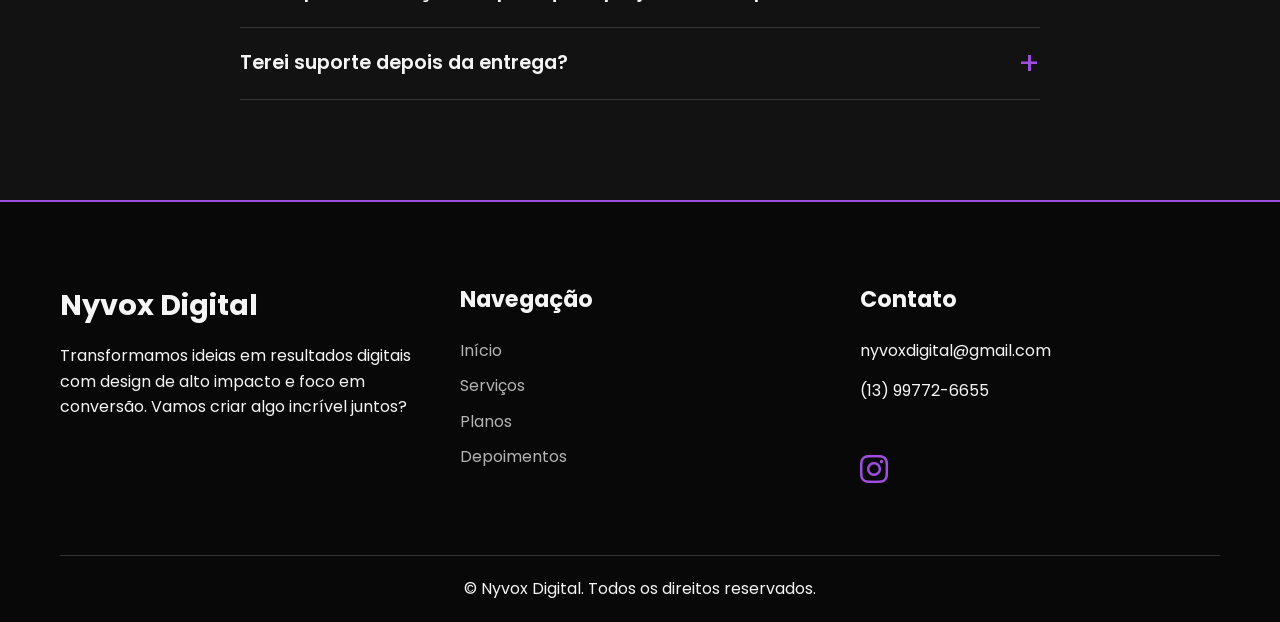
==== commit 33203514: "Substitui player nativo por player customizado para corrigir iOS mobile Co-Authored-By: Claude Sonne" ====
--- a/index.html
+++ b/index.html
@@ -287,10 +287,23 @@
                         <div class="swiper-slide">
                             <div class="testimonial-card">
                                 <p class="audio-label"><i class="fas fa-headphones"></i> Ouça o depoimento</p>
-                                <audio class="testimonial-audio" controls preload="metadata">
-                                    <source src="assets/depoimento.m4a" type="audio/mp4">
-                                    Seu navegador não suporta o player de áudio.
-                                </audio>
+                                <div class="custom-audio-player">
+                                    <audio class="testimonial-audio" preload="metadata">
+                                        <source src="assets/depoimento.m4a" type="audio/mp4">
+                                    </audio>
+                                    <button class="audio-play-btn" aria-label="Play">
+                                        <i class="fas fa-play"></i>
+                                    </button>
+                                    <div class="audio-progress-wrap">
+                                        <div class="audio-progress-bar">
+                                            <div class="audio-progress-fill"></div>
+                                        </div>
+                                        <div class="audio-time">
+                                            <span class="audio-current">0:00</span>
+                                            <span class="audio-duration">0:47</span>
+                                        </div>
+                                    </div>
+                                </div>
                                 <p class="testimonial-author">Murilo Gonçalves <span>Edição de Vídeo - Landing Page
 
                                     
--- a/style.css
+++ b/style.css
@@ -274,7 +274,12 @@
 .testimonial-author span { display: block; font-weight: 400; font-size: 0.9rem; color: #aaa; margin-top: 5px; }
 .audio-label { font-size: 0.95rem; color: var(--primary-color); font-weight: 600; margin-bottom: 12px; letter-spacing: 0.5px; }
 .audio-label i { margin-right: 6px; }
-.testimonial-audio { display: block; width: 100%; min-height: 54px; margin-bottom: 30px; border-radius: 8px; }
+.custom-audio-player { display: flex; align-items: center; gap: 14px; background: #1a1a1a; border-radius: 50px; padding: 10px 16px; margin-bottom: 30px; }
+.audio-play-btn { background: var(--primary-color); border: none; border-radius: 50%; width: 40px; height: 40px; min-width: 40px; display: flex; align-items: center; justify-content: center; cursor: pointer; color: #fff; font-size: 14px; }
+.audio-progress-wrap { flex: 1; }
+.audio-progress-bar { height: 4px; background: #444; border-radius: 2px; cursor: pointer; margin-bottom: 6px; position: relative; }
+.audio-progress-fill { height: 100%; background: var(--primary-color); border-radius: 2px; width: 0%; }
+.audio-time { display: flex; justify-content: space-between; font-size: 0.75rem; color: #aaa; }
 
 /* --- SEÇÃO DE FAQ --- */
 #faq { background-color: var(--background-color); }
